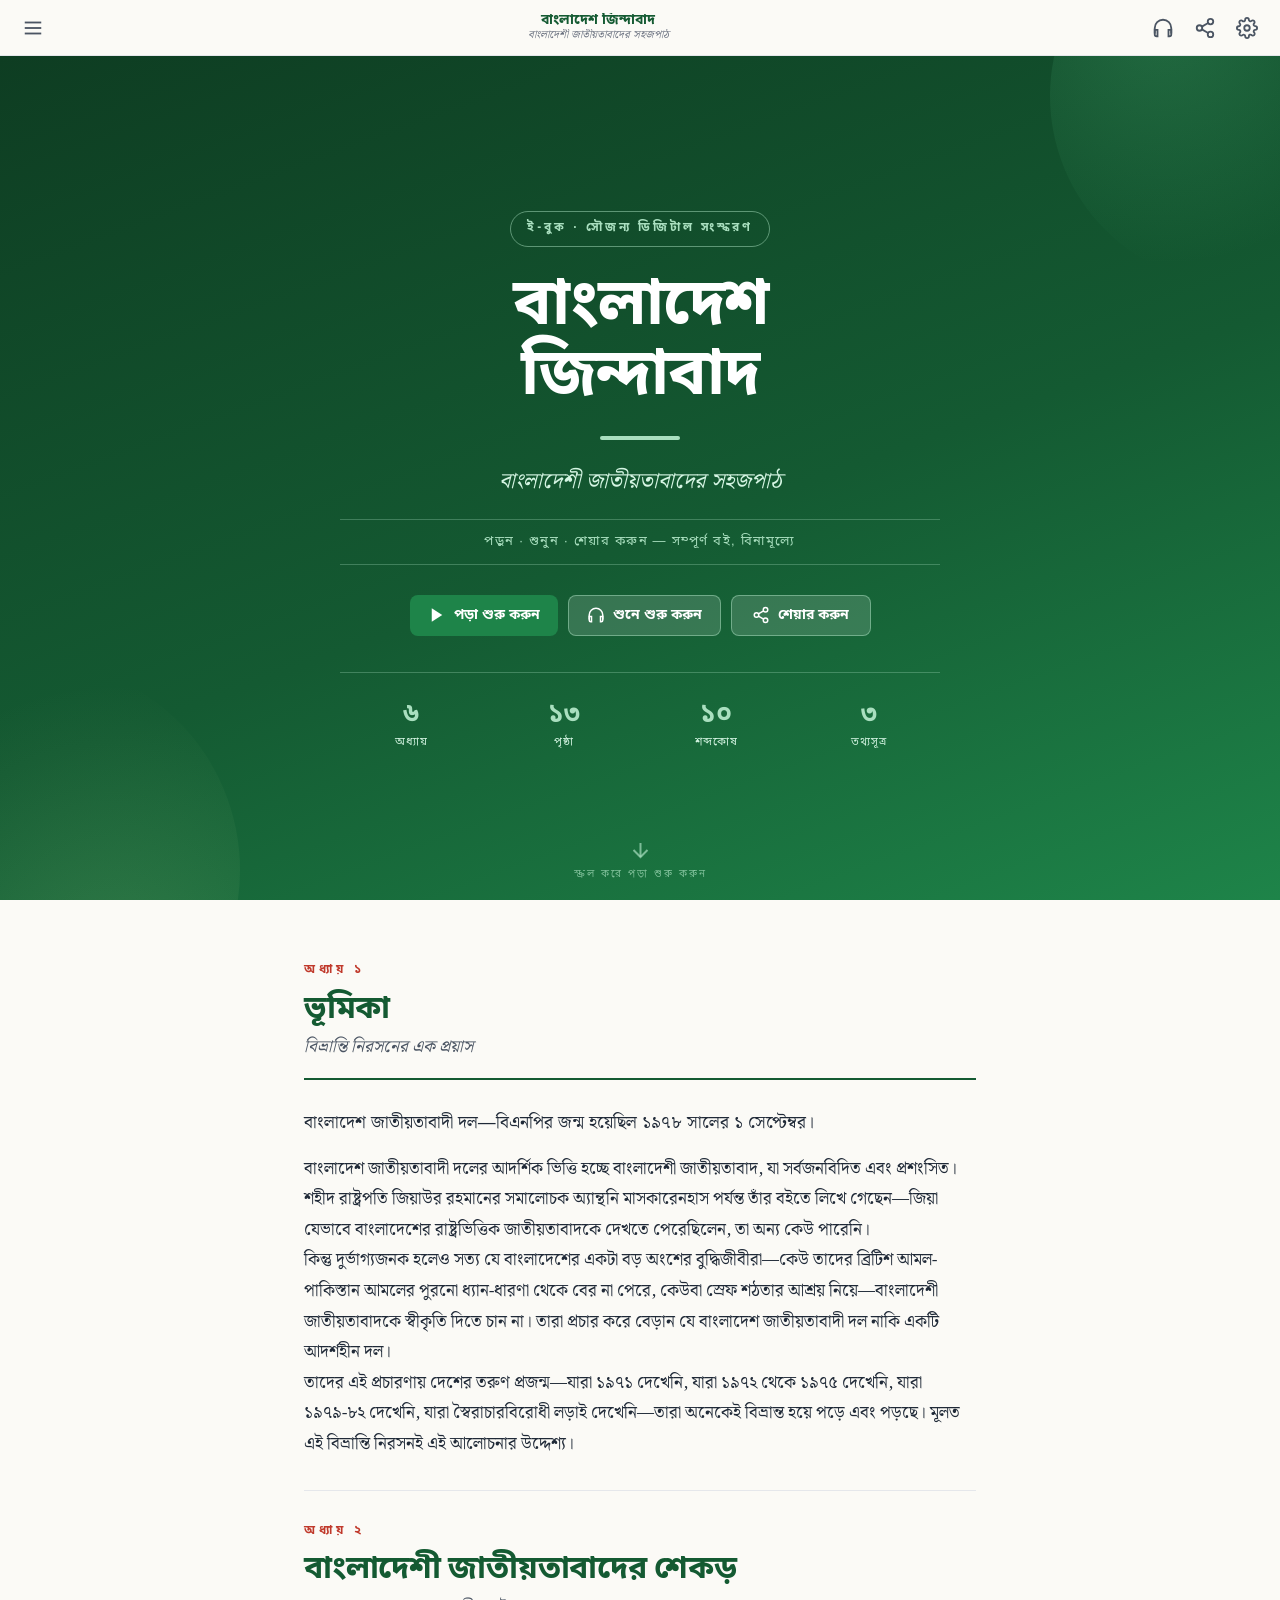
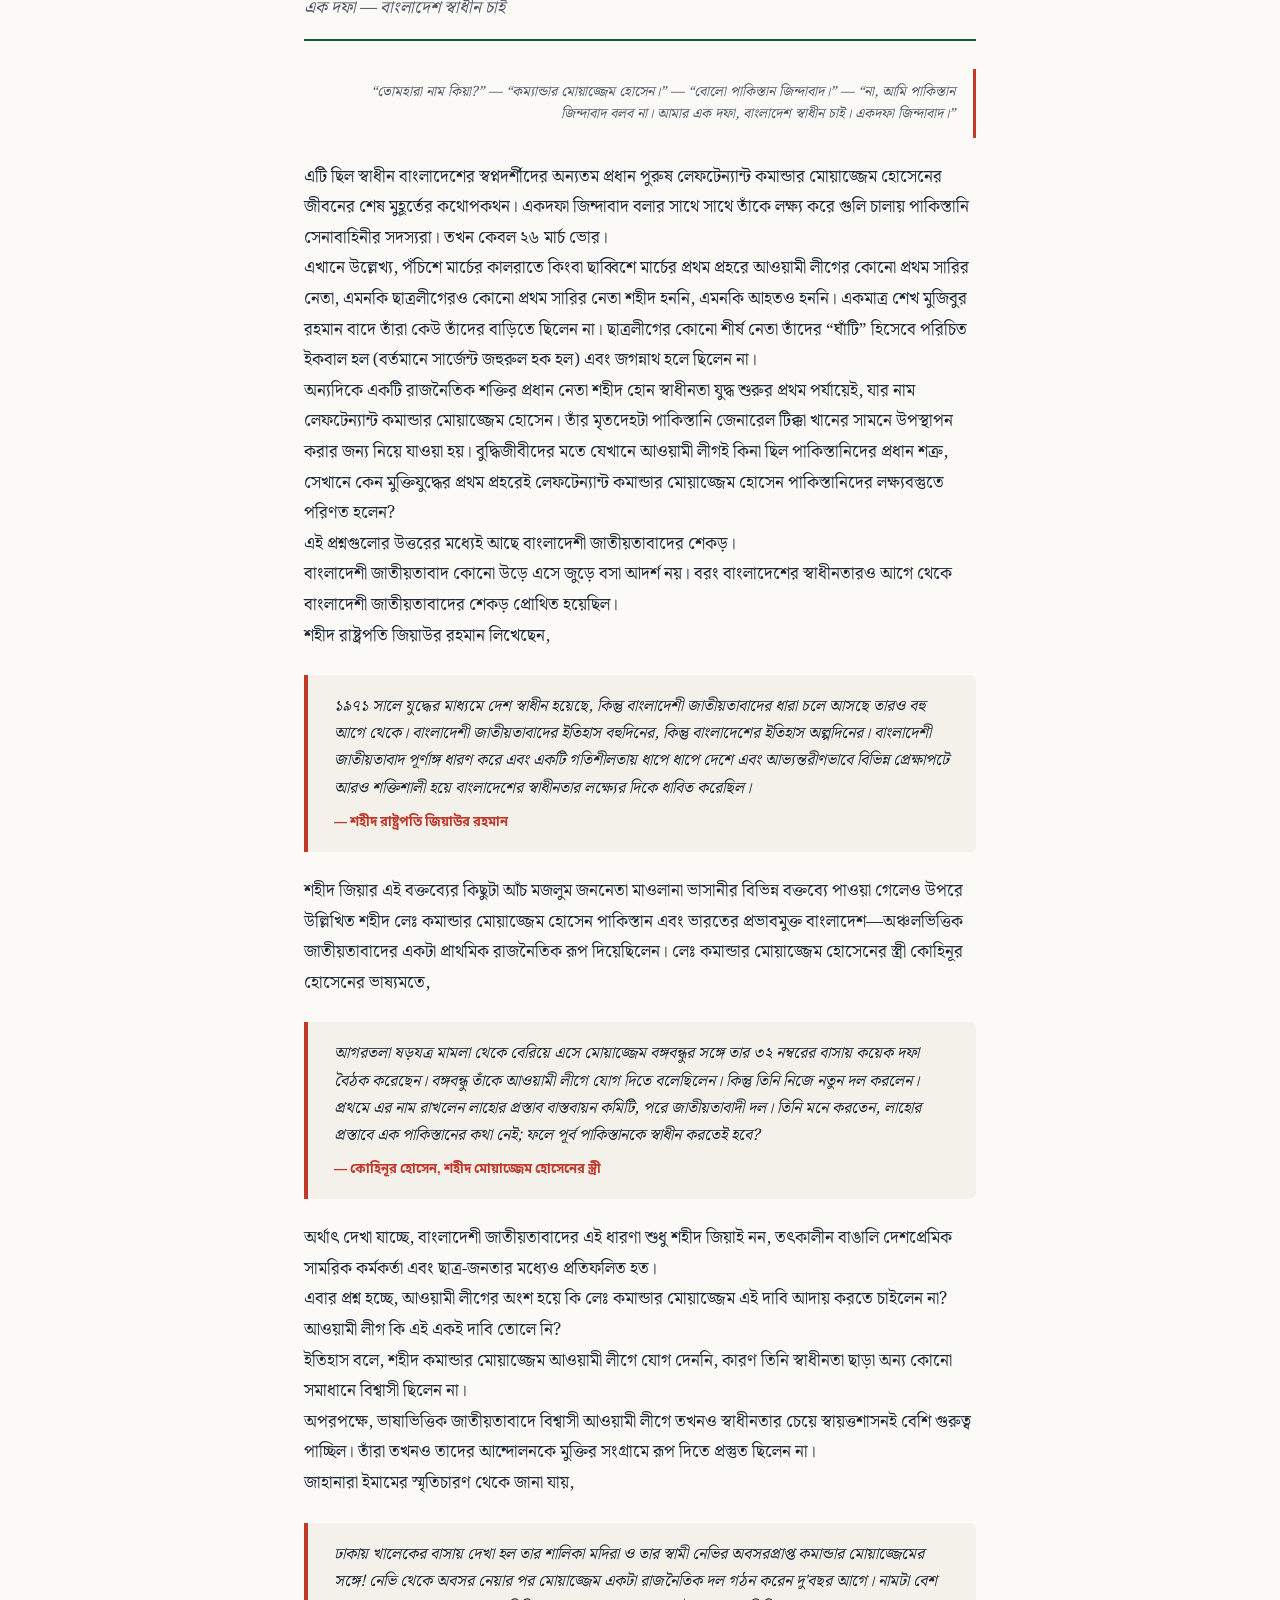
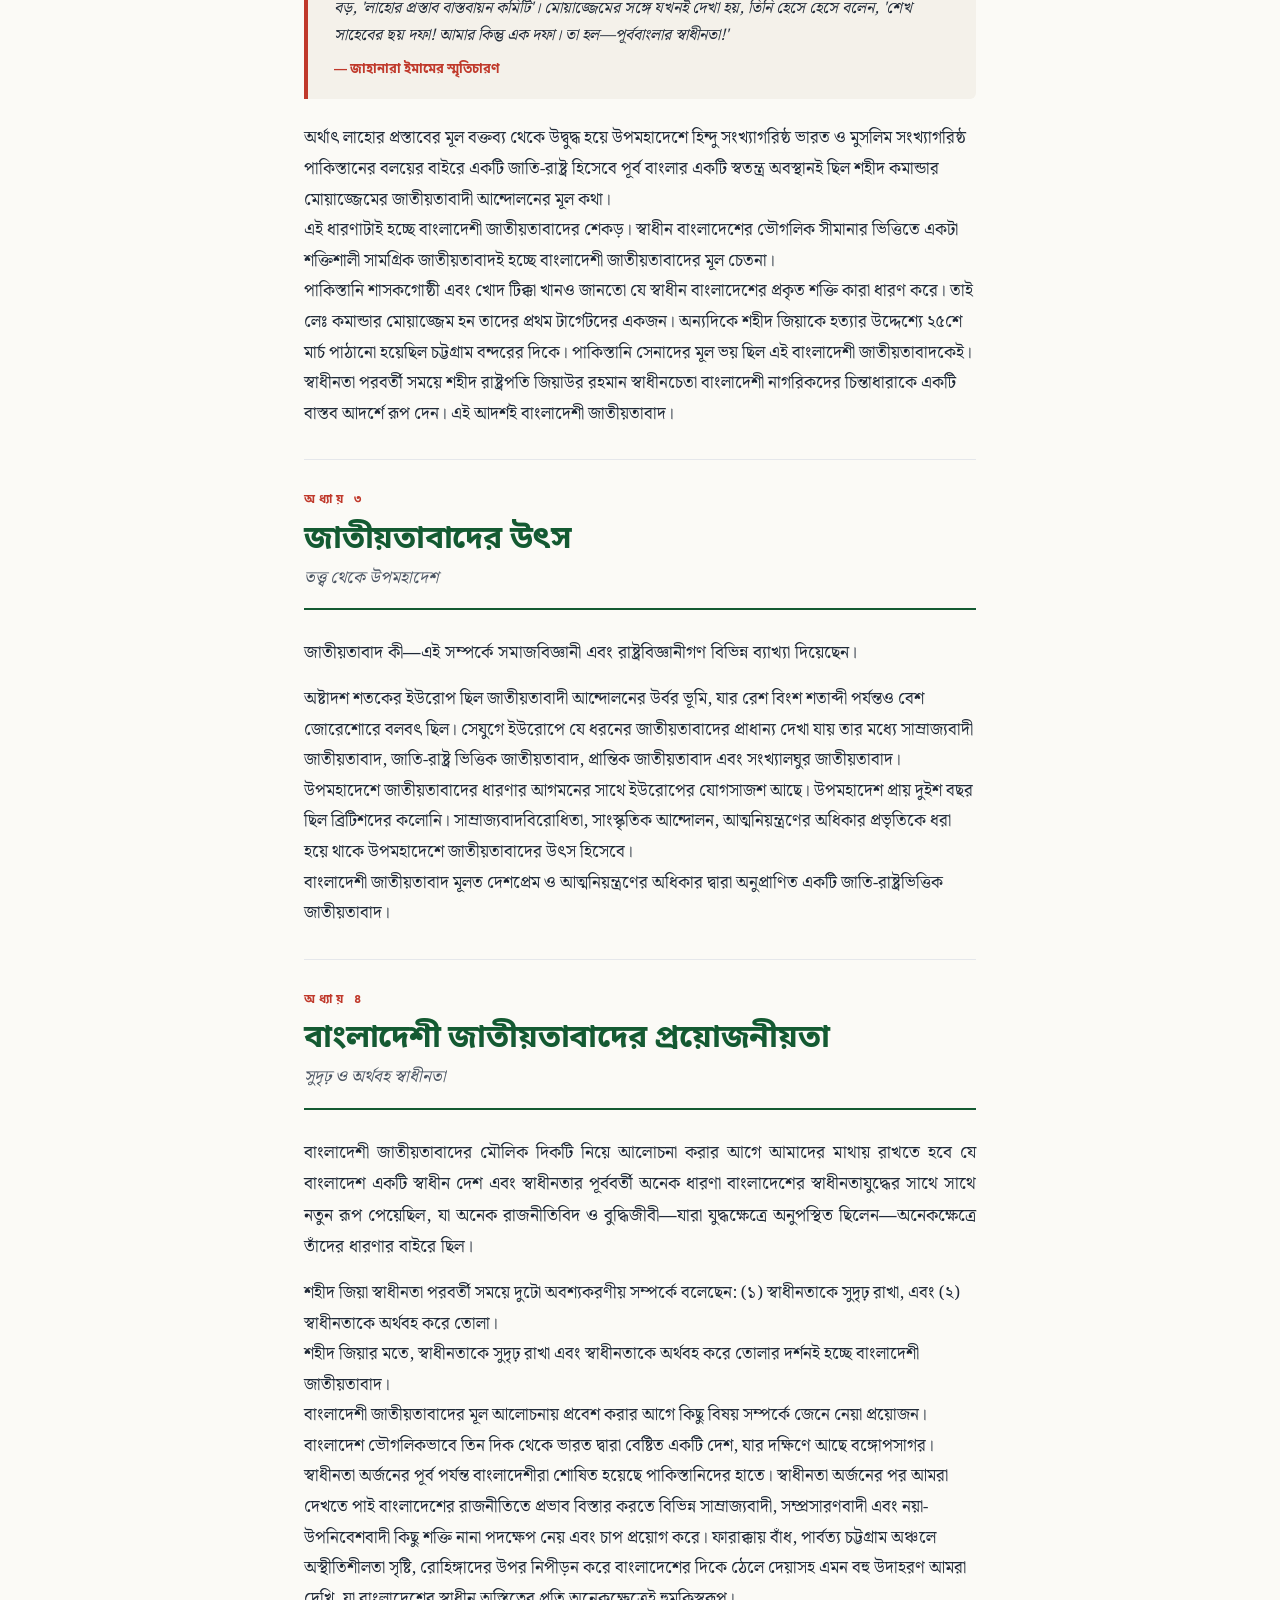
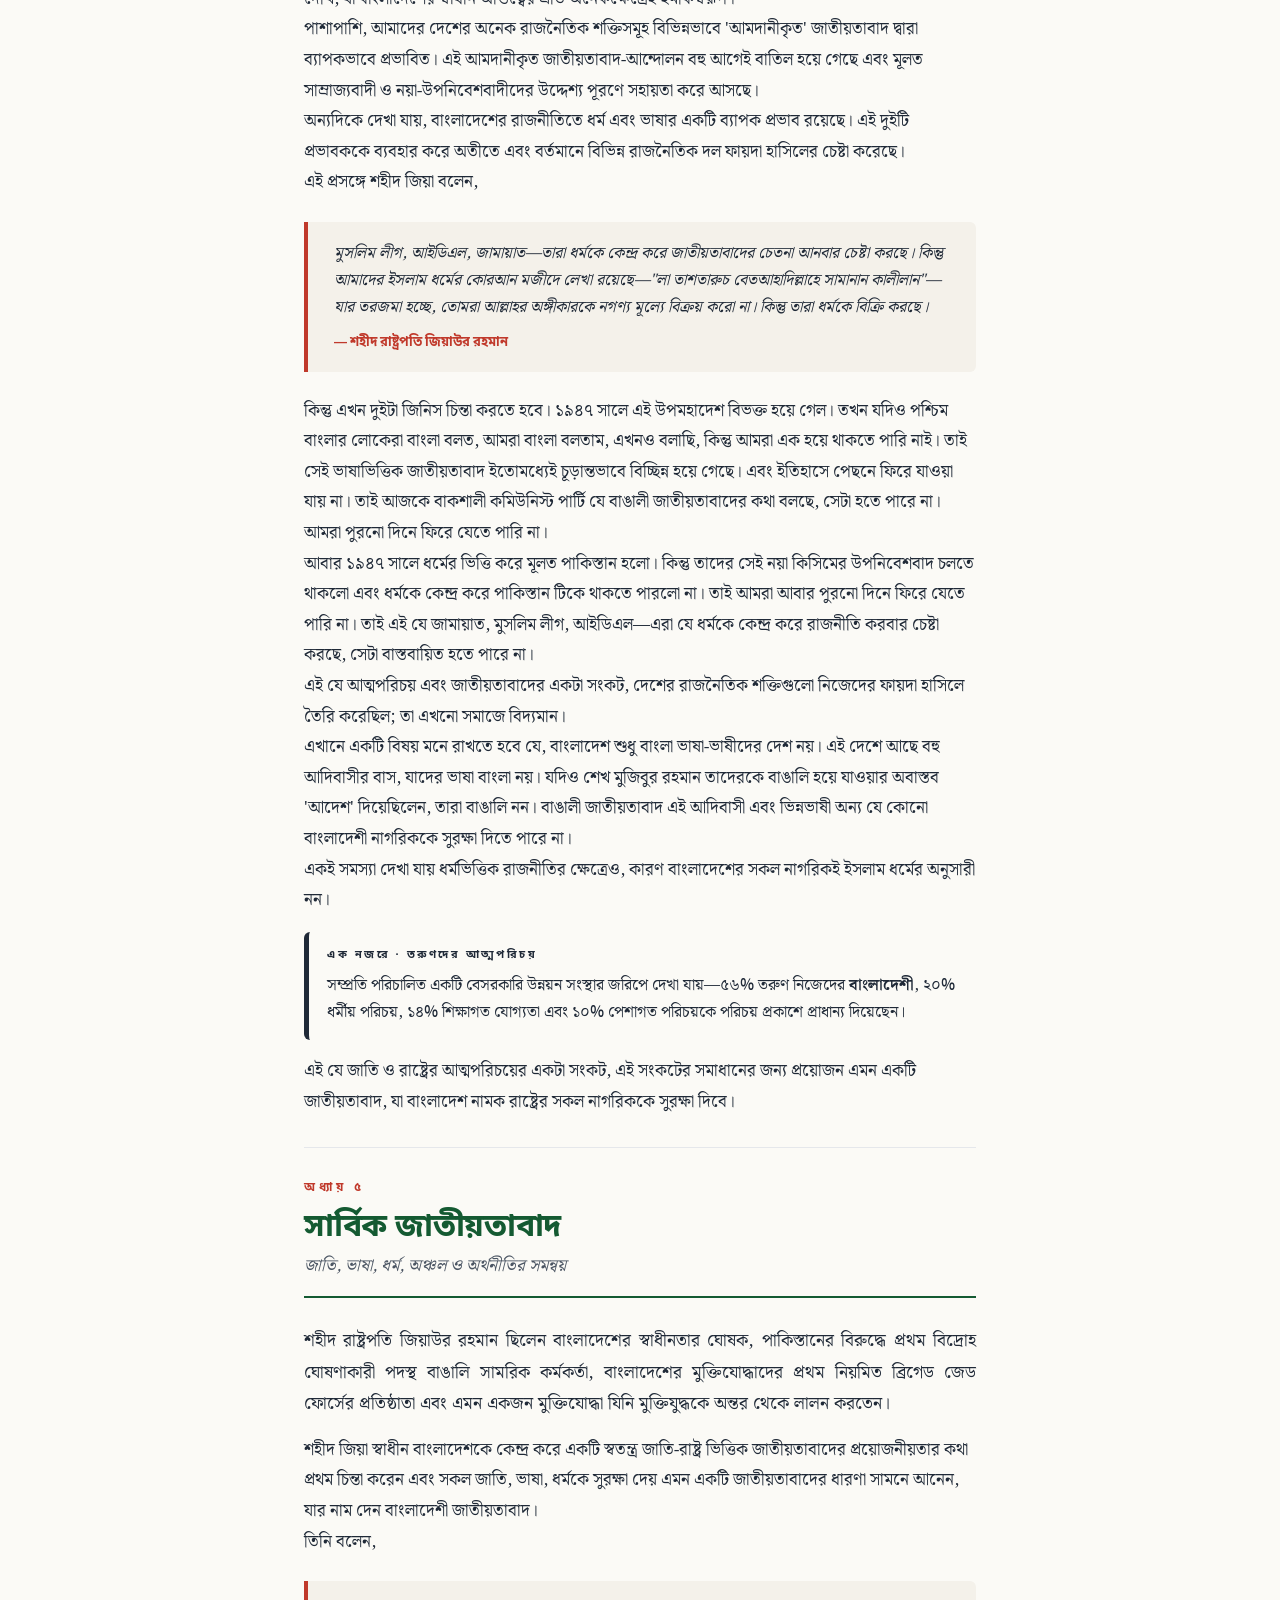
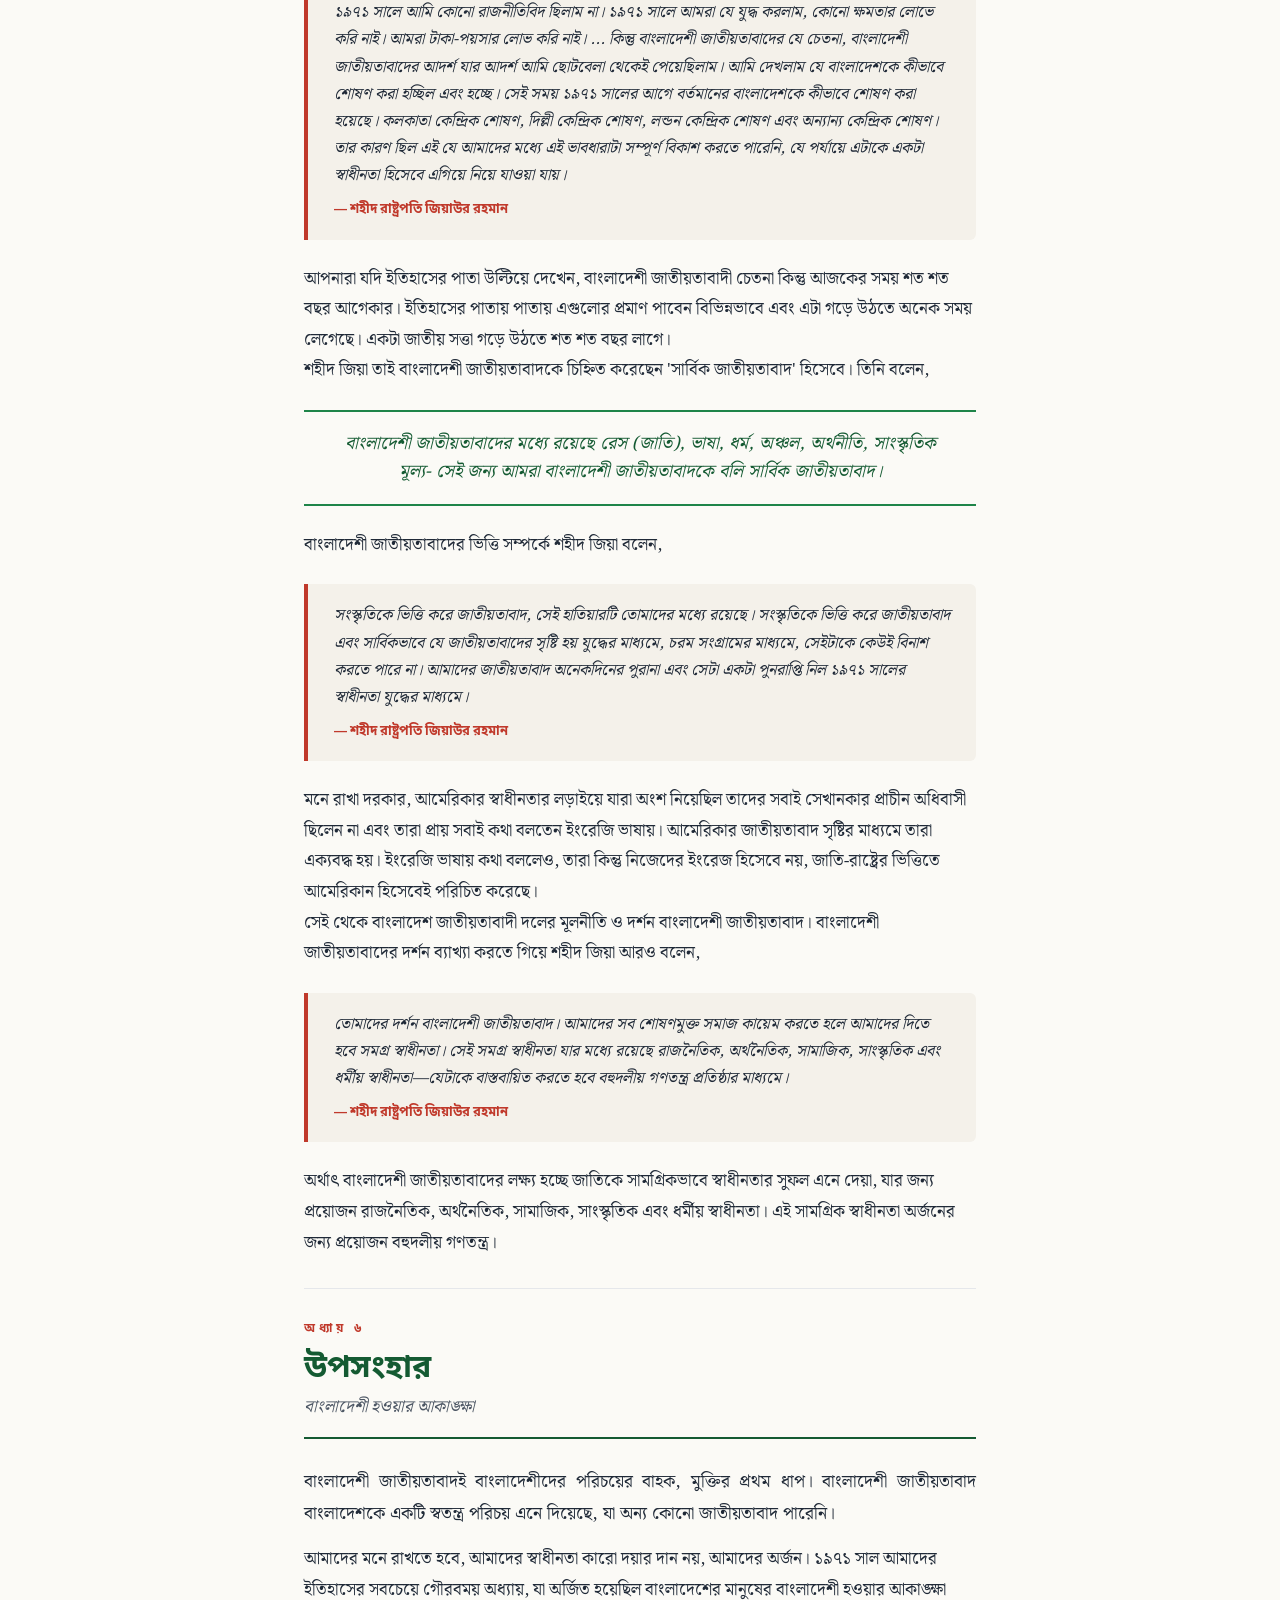
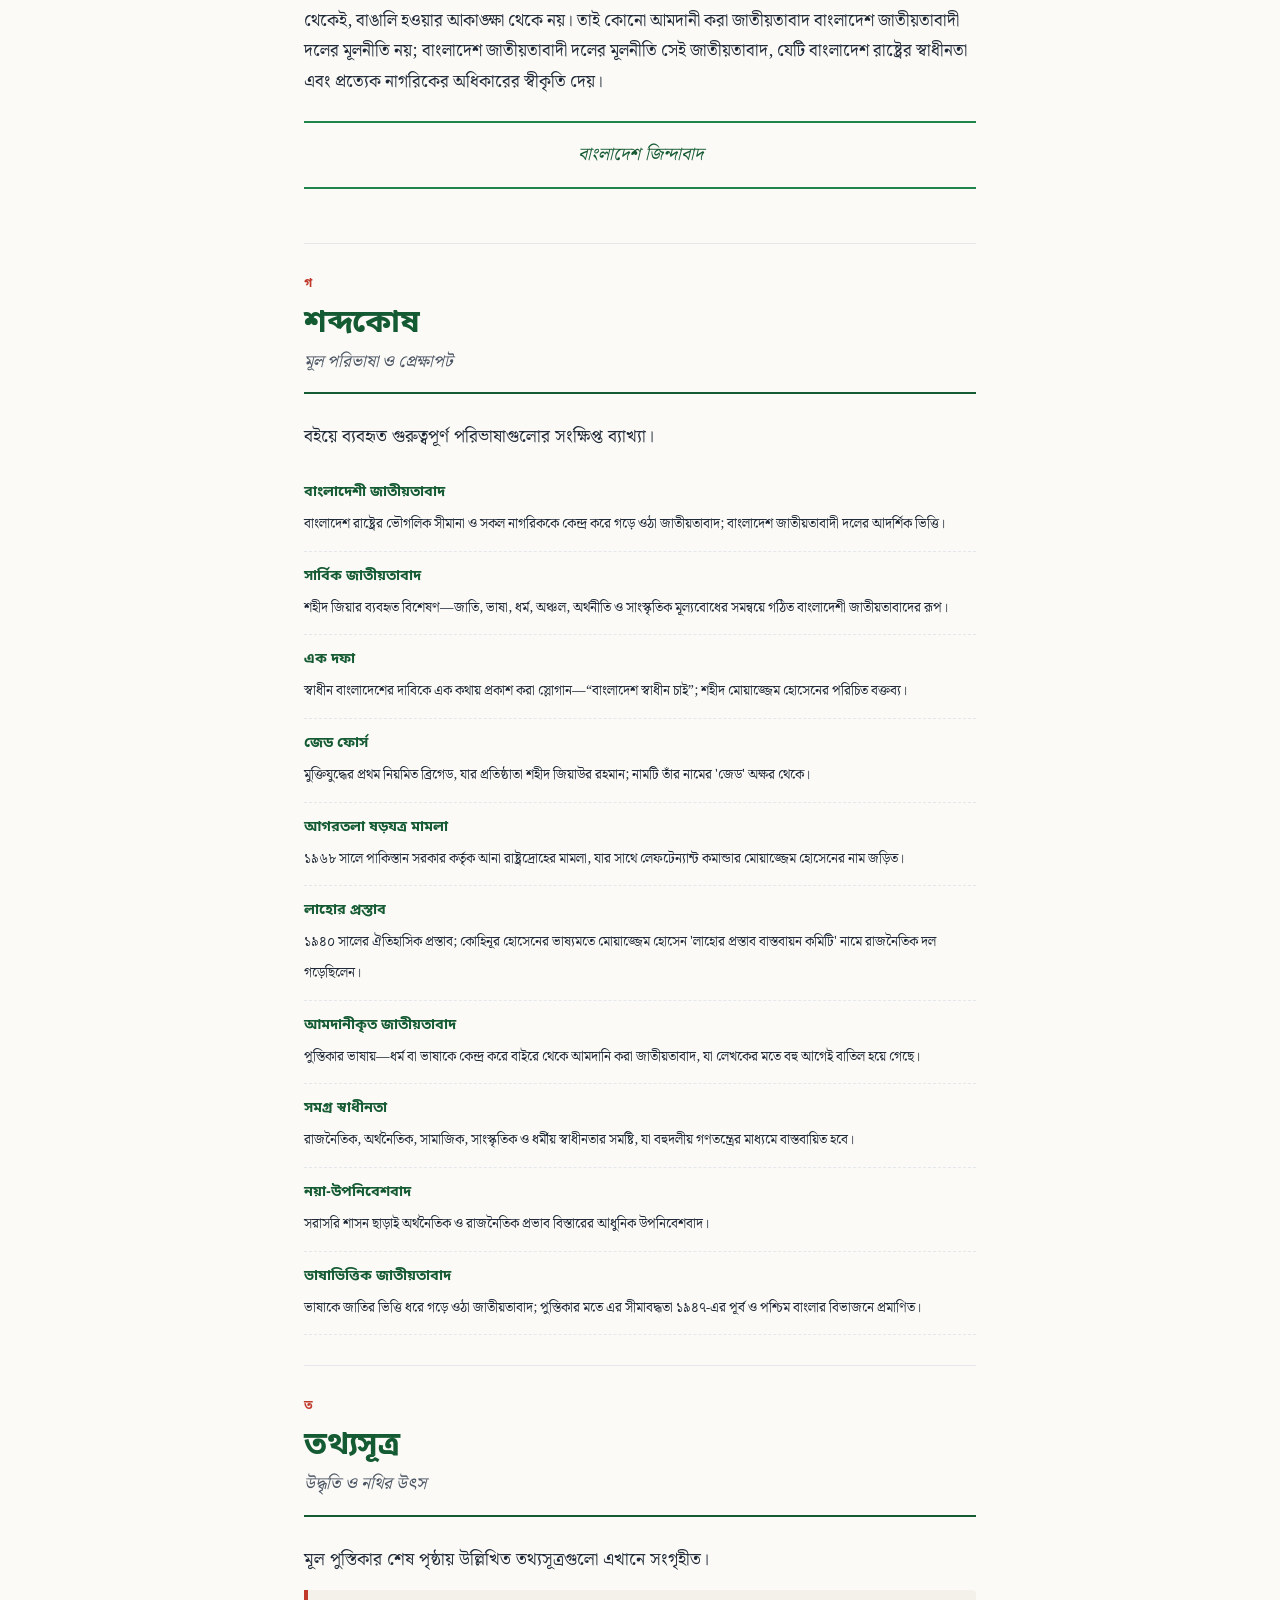
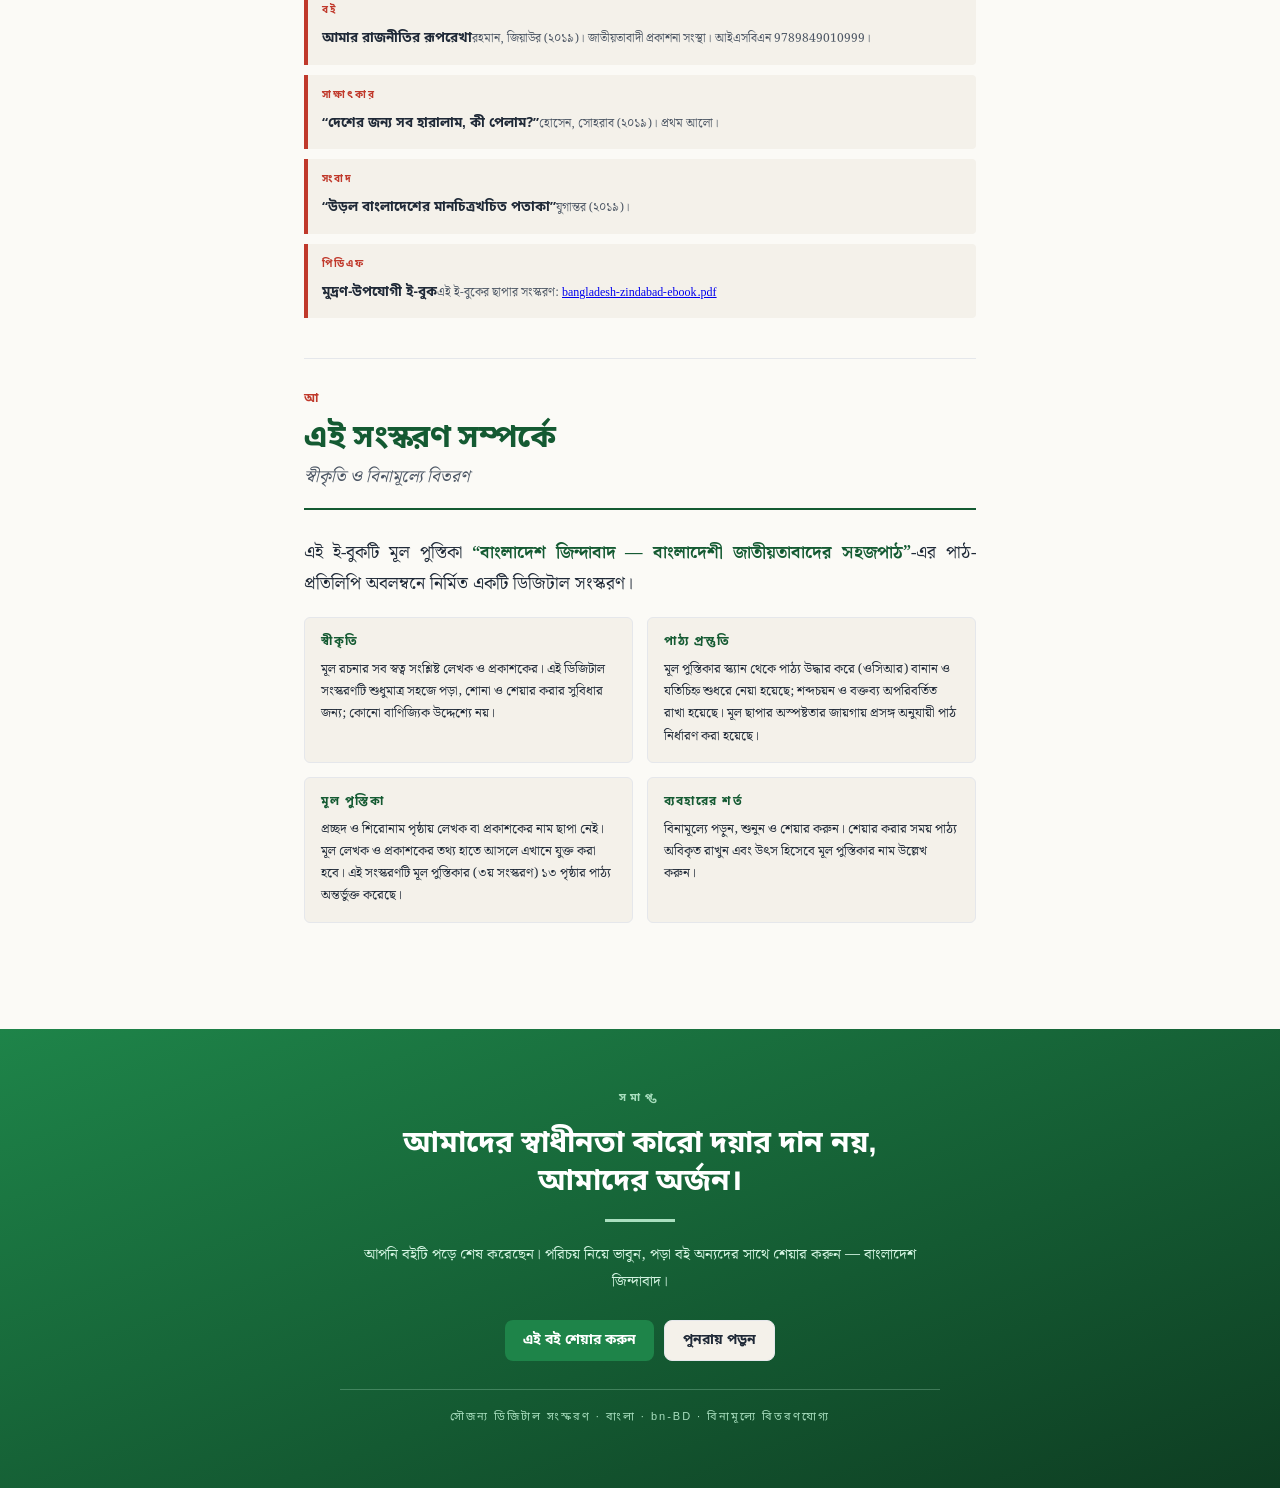
==== index.html @ fc6be109 "বাংলাদেশ জিন্দাবাদ — বাংলা ই-বুক ওয়েব রিডার (সৌজন্য ডিজিটাল সংস্করণ) - ৬ অধ্যায়ের সম্পূর্ণ পাঠ্য (" ====
<!DOCTYPE html>
<html lang="bn">
<head>
<meta charset="UTF-8">
<meta name="viewport" content="width=device-width, initial-scale=1.0, viewport-fit=cover">

<!-- ============================================================
     বাংলাদেশ জিন্দাবাদ — বাংলাদেশী জাতীয়তাবাদের সহজপাঠ
     সৌজন্য ডিজিটাল সংস্করণ · Web Reader
     ============================================================ -->

<!-- Primary SEO -->
<title>বাংলাদেশ জিন্দাবাদ — বাংলাদেশী জাতীয়তাবাদের সহজপাঠ</title>
<meta name="title" content="বাংলাদেশ জিন্দাবাদ — বাংলাদেশী জাতীয়তাবাদের সহজপাঠ">
<meta name="description" content="বাংলাদেশী জাতীয়তাবাদের সহজপাঠ — ৬টি অধ্যায়, শব্দকোষ ও তথ্যসূত্রসহ সৌজন্য ডিজিটাল সংস্করণ। পড়ুন, শুনুন, শেয়ার করুন।">
<meta name="keywords" content="বাংলাদেশ, বাংলাদেশী জাতীয়তাবাদ, বিএনপি, জিয়াউর রহমান, বাংলা ই-বুক, Bangladesh, Bangladeshi Nationalism">
<meta name="author" content="সৌজন্য ডিজিটাল সংস্করণ (মূল পুস্তিকার লেখক/প্রকাশক: অজানা)">
<meta name="robots" content="index, follow">
<link rel="canonical" href="https://moniruzjaman.github.io/bangladesh-zindabad/">
<meta name="theme-color" content="#006A4E">

<!-- Open Graph / Facebook -->
<meta property="og:type" content="website">
<meta property="og:url" content="https://moniruzjaman.github.io/bangladesh-zindabad/">
<meta property="og:title" content="বাংলাদেশ জিন্দাবাদ — বাংলাদেশী জাতীয়তাবাদের সহজপাঠ">
<meta property="og:description" content="বাংলাদেশী জাতীয়তাবাদের সহজপাঠ। পড়ুন, শুনুন, শেয়ার করুন।">
<meta property="og:locale" content="bn_BD">
<meta property="og:image" content="https://moniruzjaman.github.io/bangladesh-zindabad/og-image.jpg">
<meta property="og:image:type" content="image/jpeg">
<meta property="og:image:width" content="1200">
<meta property="og:image:height" content="630">
<meta property="og:image:alt" content="বাংলাদেশ জিন্দাবাদ — বাংলা ই-বুক">

<!-- Twitter -->
<meta name="twitter:card" content="summary_large_image">
<meta name="twitter:url" content="https://moniruzjaman.github.io/bangladesh-zindabad/">
<meta name="twitter:title" content="বাংলাদেশ জিন্দাবাদ — বাংলাদেশী জাতীয়তাবাদের সহজপাঠ">
<meta name="twitter:description" content="বাংলাদেশী জাতীয়তাবাদের সহজপাঠ। পড়ুন, শুনুন, শেয়ার করুন।">
<meta name="twitter:image" content="https://moniruzjaman.github.io/bangladesh-zindabad/og-image.jpg">
<meta name="twitter:image:alt" content="বাংলাদেশ জিন্দাবাদ — বাংলা ই-বুক">

<!-- Messaging app favorites — large icon preview -->
<meta name="thumbnail" content="https://moniruzjaman.github.io/bangladesh-zindabad/og-image.jpg">
<link rel="image_src" href="https://moniruzjaman.github.io/bangladesh-zindabad/og-image.jpg">

<!-- iOS / Android app linking hints -->
<meta name="apple-mobile-web-app-capable" content="yes">
<meta name="apple-mobile-web-app-status-bar-style" content="black-translucent">
<meta name="apple-mobile-web-app-title" content="বাংলাদেশ জিন্দাবাদ">
<meta name="mobile-web-app-capable" content="yes">

<!-- Icons -->
<link rel="icon" type="image/png" href="favicon.png">
<link rel="apple-touch-icon" href="apple-touch-icon.png">
<link rel="manifest" href="manifest.webmanifest">

<!-- Fonts -->
<link rel="preload" href="assets/NotoSerifBengali-Regular.ttf" as="font" type="font/ttf" crossorigin>
<link rel="preload" href="assets/NotoSerifBengali-Bold.ttf" as="font" type="font/ttf" crossorigin>
<link rel="preload" href="assets/NotoSansBengali-Regular.ttf" as="font" type="font/ttf" crossorigin>
<link rel="preload" href="assets/NotoSansBengali-Bold.ttf" as="font" type="font/ttf" crossorigin>

<!-- Preconnect to social share targets for fast sharing -->
<link rel="preconnect" href="https://www.facebook.com">
<link rel="preconnect" href="https://web.whatsapp.com">
<link rel="preconnect" href="https://www.linkedin.com">
<link rel="preconnect" href="https://twitter.com">

<!-- CSS -->
<link rel="stylesheet" href="css/reader.css">

<!-- ============================================================
     JSON-LD Structured Data — Book schema for Google/Rich Snippets
     ============================================================ -->
<script type="application/ld+json">
{
  "@context": "https://schema.org",
  "@type": "Book",
  "name": "বাংলাদেশ জিন্দাবাদ",
  "alternateName": "Bangladesh Zindabad",
  "subtitle": "বাংলাদেশী জাতীয়তাবাদের সহজপাঠ",
  "inLanguage": "bn-BD",
  "publisher": {
    "@type": "Organization",
    "name": "সৌজন্য ডিজিটাল সংস্করণ"
  },
  "bookFormat": "https://schema.org/EBook",
  "genre": ["রাজনীতি", "জাতীয়তাবাদ", "ইতিহাস"],
  "keywords": "বাংলাদেশ, বাংলাদেশী জাতীয়তাবাদ, বিএনপি, জিয়াউর রহমান, বাংলা ই-বুক",
  "description": "বাংলাদেশী জাতীয়তাবাদের সহজপাঠ — মূল পুস্তিকার (৩য় সংস্করণ) সৌজন্য ডিজিটাল সংস্করণ। ৬টি অধ্যায়, শব্দকোষ ও তথ্যসূত্রসহ।",
  "image": "https://moniruzjaman.github.io/bangladesh-zindabad/og-image.jpg",
  "url": "https://moniruzjaman.github.io/bangladesh-zindabad/",
  "numberOfPages": 13,
  "tableOfContents": {
    "@type": "ItemList",
    "itemListElement": [
      {"@type": "ListItem", "position": 1, "name": "ভূমিকা"},
      {"@type": "ListItem", "position": 2, "name": "বাংলাদেশী জাতীয়তাবাদের শেকড়"},
      {"@type": "ListItem", "position": 3, "name": "জাতীয়তাবাদের উৎস"},
      {"@type": "ListItem", "position": 4, "name": "বাংলাদেশী জাতীয়তাবাদের প্রয়োজনীয়তা"},
      {"@type": "ListItem", "position": 5, "name": "সার্বিক জাতীয়তাবাদ"},
      {"@type": "ListItem", "position": 6, "name": "উপসংহার"}
    ]
  }
}
</script>

<script type="application/ld+json">
{
  "@context": "https://schema.org",
  "@type": "WebSite",
  "name": "বাংলাদেশ জিন্দাবাদ — বাংলাদেশী জাতীয়তাবাদের সহজপাঠ",
  "url": "https://moniruzjaman.github.io/bangladesh-zindabad/",
  "inLanguage": "bn-BD"
}
</script>
</head>
<body>

<!-- ============================================================
     READING PROGRESS BAR
     ============================================================ -->
<div class="progress-bar" id="progressBar"></div>

<!-- ============================================================
     TOP NAV BAR
     ============================================================ -->
<header class="topbar" id="topbar">
  <button class="icon-btn" id="btnToc" aria-label="সূচিপত্র">
    <svg width="22" height="22" viewBox="0 0 24 24" fill="none" stroke="currentColor" stroke-width="2"><line x1="3" y1="6" x2="21" y2="6"/><line x1="3" y1="12" x2="21" y2="12"/><line x1="3" y1="18" x2="21" y2="18"/></svg>
  </button>
  <div class="topbar-title">
    <span class="topbar-title-main">বাংলাদেশ জিন্দাবাদ</span>
    <span class="topbar-title-sub" id="topbarChapter">বাংলাদেশী জাতীয়তাবাদের সহজপাঠ</span>
  </div>
  <div class="topbar-actions">
    <button class="icon-btn" id="btnAudio" aria-label="শুনুন" title="এই অধ্যায় শুনুন">
      <svg width="22" height="22" viewBox="0 0 24 24" fill="none" stroke="currentColor" stroke-width="2"><path d="M3 18v-6a9 9 0 0 1 18 0v6"/><path d="M21 19a2 2 0 0 1-2 2h-1v-7h3v5zM3 19a2 2 0 0 0 2 2h1v-7H3v5z"/></svg>
    </button>
    <button class="icon-btn" id="btnShare" aria-label="শেয়ার করুন" title="শেয়ার করুন">
      <svg width="22" height="22" viewBox="0 0 24 24" fill="none" stroke="currentColor" stroke-width="2"><circle cx="18" cy="5" r="3"/><circle cx="6" cy="12" r="3"/><circle cx="18" cy="19" r="3"/><line x1="8.59" y1="13.51" x2="15.42" y2="17.49"/><line x1="15.41" y1="6.51" x2="8.59" y2="10.49"/></svg>
    </button>
    <button class="icon-btn" id="btnSettings" aria-label="সেটিংস" title="পড়ার সেটিংস">
      <svg width="22" height="22" viewBox="0 0 24 24" fill="none" stroke="currentColor" stroke-width="2"><circle cx="12" cy="12" r="3"/><path d="M19.4 15a1.65 1.65 0 0 0 .33 1.82l.06.06a2 2 0 0 1 0 2.83 2 2 0 0 1-2.83 0l-.06-.06a1.65 1.65 0 0 0-1.82-.33 1.65 1.65 0 0 0-1 1.51V21a2 2 0 0 1-4 0v-.09A1.65 1.65 0 0 0 9 19.4a1.65 1.65 0 0 0-1.82.33l-.06.06a2 2 0 0 1-2.83 0 2 2 0 0 1 0-2.83l.06-.06a1.65 1.65 0 0 0 .33-1.82 1.65 1.65 0 0 0-1.51-1H3a2 2 0 0 1 0-4h.09A1.65 1.65 0 0 0 4.6 9a1.65 1.65 0 0 0-.33-1.82l-.06-.06a2 2 0 0 1 0-2.83 2 2 0 0 1 2.83 0l.06.06a1.65 1.65 0 0 0 1.82.33H9a1.65 1.65 0 0 0 1-1.51V3a2 2 0 0 1 4 0v.09a1.65 1.65 0 0 0 1 1.51 1.65 1.65 0 0 0 1.82-.33l.06-.06a2 2 0 0 1 2.83 0 2 2 0 0 1 0 2.83l-.06.06a1.65 1.65 0 0 0-.33 1.82V9a1.65 1.65 0 0 0 1.51 1H21a2 2 0 0 1 0 4h-.09a1.65 1.65 0 0 0-1.51 1z"/></svg>
    </button>
  </div>
</header>

<!-- ============================================================
     TOC SIDEBAR (slide-in from left)
     ============================================================ -->
<aside class="toc-sidebar" id="tocSidebar">
  <div class="toc-sidebar-header">
    <h2 class="toc-sidebar-title">সূচিপত্র</h2>
    <button class="icon-btn toc-close" id="btnCloseToc" aria-label="বন্ধ করুন">
      <svg width="20" height="20" viewBox="0 0 24 24" fill="none" stroke="currentColor" stroke-width="2"><line x1="18" y1="6" x2="6" y2="18"/><line x1="6" y1="6" x2="18" y2="18"/></svg>
    </button>
  </div>
  <nav class="toc-nav" id="tocNav">
    <!-- Populated by JS -->
  </nav>
  <div class="toc-sidebar-foot">
    <button class="btn-primary btn-start" id="btnStartReading">পড়া শুরু করুন</button>
  </div>
</aside>
<div class="toc-overlay" id="tocOverlay"></div>

<!-- ============================================================
     SETTINGS PANEL (slide-in from right)
     ============================================================ -->
<aside class="settings-panel" id="settingsPanel">
  <div class="settings-header">
    <h2 class="settings-title">পড়ার সেটিংস</h2>
    <button class="icon-btn settings-close" id="btnCloseSettings" aria-label="বন্ধ করুন">
      <svg width="20" height="20" viewBox="0 0 24 24" fill="none" stroke="currentColor" stroke-width="2"><line x1="18" y1="6" x2="6" y2="18"/><line x1="6" y1="6" x2="18" y2="18"/></svg>
    </button>
  </div>

  <div class="settings-section">
    <label class="settings-label">ফন্টের আকার</label>
    <div class="settings-row">
      <button class="icon-btn" id="btnFontDec" aria-label="আকার কমান">−</button>
      <input type="range" min="14" max="24" value="17" id="fontSizeRange" class="settings-range">
      <button class="icon-btn" id="btnFontInc" aria-label="আকার বাড়ান">+</button>
      <span class="settings-value" id="fontSizeValue">17px</span>
    </div>
  </div>

  <div class="settings-section">
    <label class="settings-label">লাইনের উচ্চতা</label>
    <div class="settings-row">
      <input type="range" min="140" max="220" value="180" id="lineHeightRange" class="settings-range">
      <span class="settings-value" id="lineHeightValue">1.8</span>
    </div>
  </div>

  <div class="settings-section">
    <label class="settings-label">পড়ার থিম</label>
    <div class="theme-grid">
      <button class="theme-btn theme-day active" data-theme="day">
        <span class="theme-swatch theme-swatch-day"></span>
        <span>দিন</span>
      </button>
      <button class="theme-btn theme-sepia" data-theme="sepia">
        <span class="theme-swatch theme-swatch-sepia"></span>
        <span>সেপিয়া</span>
      </button>
      <button class="theme-btn theme-night" data-theme="night">
        <span class="theme-swatch theme-swatch-night"></span>
        <span>রাত</span>
      </button>
    </div>
  </div>

  <div class="settings-section">
    <label class="settings-label">ফন্ট পরিবার</label>
    <div class="font-grid">
      <button class="font-btn active" data-font="serif">সেরিফ (Noto Serif Bengali)</button>
      <button class="font-btn" data-font="sans">স্যান্স (Noto Sans Bengali)</button>
    </div>
  </div>
</aside>
<div class="settings-overlay" id="settingsOverlay"></div>

<!-- ============================================================
     AUDIO PLAYER BAR (when narrating)
     ============================================================ -->
<div class="audio-bar" id="audioBar">
  <button class="audio-btn audio-play" id="audioPlay" aria-label="চালান / থামান">
    <svg width="20" height="20" viewBox="0 0 24 24" fill="currentColor" id="audioPlayIcon"><polygon points="5 3 19 12 5 21 5 3"/></svg>
  </button>
  <div class="audio-info">
    <div class="audio-title" id="audioTitle">এই অধ্যায় শুনুন</div>
    <div class="audio-progress" id="audioProgress">
      <div class="audio-progress-fill" id="audioProgressFill"></div>
    </div>
  </div>
  <button class="audio-btn" id="audioStop" aria-label="বন্ধ করুন">
    <svg width="18" height="18" viewBox="0 0 24 24" fill="currentColor"><rect x="5" y="5" width="14" height="14"/></svg>
  </button>
  <select class="audio-speed" id="audioSpeed" aria-label="গতি">
    <option value="0.75">০.৭৫×</option>
    <option value="1" selected>১×</option>
    <option value="1.25">১.২৫×</option>
    <option value="1.5">১.৫×</option>
    <option value="2">২×</option>
  </select>
</div>

<!-- ============================================================
     SHARE MODAL
     ============================================================ -->
<div class="share-modal" id="shareModal">
  <div class="share-modal-content">
    <div class="share-modal-header">
      <h2 class="share-modal-title">শেয়ার করুন</h2>
      <button class="icon-btn share-close" id="btnCloseShare" aria-label="বন্ধ করুন">
        <svg width="20" height="20" viewBox="0 0 24 24" fill="none" stroke="currentColor" stroke-width="2"><line x1="18" y1="6" x2="6" y2="18"/><line x1="6" y1="6" x2="18" y2="18"/></svg>
      </button>
    </div>

    <div class="share-preview">
      <img src="og-image.jpg" alt="প্রিভিউ" class="share-preview-img">
      <div class="share-preview-text">
        <div class="share-preview-title">বাংলাদেশ জিন্দাবাদ — বাংলাদেশী জাতীয়তাবাদের সহজপাঠ</div>
        <div class="share-preview-desc">পড়ুন, শুনুন, শেয়ার করুন — সম্পূর্ণ বই, বিনামূল্যে।</div>
        <div class="share-preview-url">moniruzjaman.github.io</div>
      </div>
    </div>

    <div class="share-grid">
      <button class="share-btn share-whatsapp" data-share="whatsapp">
        <svg viewBox="0 0 24 24" width="28" height="28" fill="currentColor"><path d="M17.472 14.382c-.297-.149-1.758-.867-2.03-.967-.273-.099-.471-.148-.67.15-.197.297-.767.966-.94 1.164-.173.199-.347.223-.644.075-.297-.15-1.255-.463-2.39-1.475-.883-.788-1.48-1.761-1.653-2.059-.173-.297-.018-.458.13-.606.134-.133.298-.347.446-.52.149-.174.198-.298.298-.497.099-.198.05-.371-.025-.52-.075-.149-.669-1.612-.916-2.207-.242-.579-.487-.5-.669-.51-.173-.008-.371-.01-.57-.01-.198 0-.52.074-.792.372-.272.297-1.04 1.016-1.04 2.479 0 1.462 1.065 2.875 1.213 3.074.149.198 2.096 3.2 5.077 4.487.709.306 1.262.489 1.694.625.712.227 1.36.195 1.872.118.571-.085 1.758-.719 2.006-1.413.248-.694.248-1.289.173-1.413-.074-.124-.272-.198-.57-.347m-5.421 7.403h-.004a9.87 9.87 0 0 1-5.031-1.378l-.361-.214-3.741.982.998-3.648-.235-.374a9.86 9.86 0 0 1-1.51-5.26c.001-5.45 4.436-9.884 9.888-9.884 2.64 0 5.122 1.03 6.988 2.898a9.825 9.825 0 0 1 2.893 6.994c-.003 5.45-4.437 9.884-9.885 9.884m8.413-18.297A11.815 11.815 0 0 0 12.05 0C5.495 0 .16 5.335.157 11.892c0 2.096.547 4.142 1.588 5.945L.057 24l6.305-1.654a11.882 11.882 0 0 0 5.683 1.448h.005c6.554 0 11.89-5.335 11.893-11.893a11.821 11.821 0 0 0-3.48-8.413Z"/></svg>
        <span>WhatsApp</span>
      </button>
      <button class="share-btn share-messenger" data-share="messenger">
        <svg viewBox="0 0 24 24" width="28" height="28" fill="currentColor"><path d="M12 0C5.373 0 0 4.974 0 11.111c0 3.498 1.744 6.614 4.469 8.652V24l4.088-2.242c1.092.301 2.246.464 3.443.464 6.627 0 12-4.975 12-11.111S18.627 0 12 0zm1.191 14.963l-3.055-3.26-5.963 3.26L10.733 8l3.131 3.259L19.752 8l-6.561 6.963z"/></svg>
        <span>Messenger</span>
      </button>
      <button class="share-btn share-facebook" data-share="facebook">
        <svg viewBox="0 0 24 24" width="28" height="28" fill="currentColor"><path d="M24 12.073c0-6.627-5.373-12-12-12s-12 5.373-12 12c0 5.99 4.388 10.954 10.125 11.854v-8.385H7.078v-3.47h3.047V9.43c0-3.007 1.792-4.669 4.533-4.669 1.312 0 2.686.235 2.686.235v2.953H15.83c-1.491 0-1.956.925-1.956 1.874v2.25h3.328l-.532 3.47h-2.796v8.385C19.612 23.027 24 18.062 24 12.073z"/></svg>
        <span>Facebook</span>
      </button>
      <button class="share-btn share-linkedin" data-share="linkedin">
        <svg viewBox="0 0 24 24" width="28" height="28" fill="currentColor"><path d="M20.447 20.452h-3.554v-5.569c0-1.328-.027-3.037-1.852-3.037-1.853 0-2.136 1.445-2.136 2.939v5.667H9.351V9h3.414v1.561h.046c.477-.9 1.637-1.85 3.37-1.85 3.601 0 4.267 2.37 4.267 5.455v6.286zM5.337 7.433c-1.144 0-2.063-.926-2.063-2.065 0-1.138.92-2.063 2.063-2.063 1.14 0 2.064.925 2.064 2.063 0 1.139-.925 2.065-2.064 2.065zm1.782 13.019H3.555V9h3.564v11.452zM22.225 0H1.771C.792 0 0 .774 0 1.729v20.542C0 23.227.792 24 1.771 24h20.451C23.2 24 24 23.227 24 22.271V1.729C24 .774 23.2 0 22.222 0h.003z"/></svg>
        <span>LinkedIn</span>
      </button>
      <button class="share-btn share-twitter" data-share="twitter">
        <svg viewBox="0 0 24 24" width="28" height="28" fill="currentColor"><path d="M18.244 2.25h3.308l-7.227 8.26 8.502 11.24H16.17l-5.214-6.817L4.99 21.75H1.68l7.73-8.835L1.254 2.25H8.08l4.713 6.231zm-1.161 17.52h1.833L7.084 4.126H5.117z"/></svg>
        <span>X / Twitter</span>
      </button>
      <button class="share-btn share-email" data-share="email">
        <svg viewBox="0 0 24 24" width="28" height="28" fill="none" stroke="currentColor" stroke-width="2"><path d="M4 4h16c1.1 0 2 .9 2 2v12c0 1.1-.9 2-2 2H4c-1.1 0-2-.9-2-2V6c0-1.1.9-2 2-2z"/><polyline points="22,6 12,13 2,6"/></svg>
        <span>ইমেইল</span>
      </button>
      <button class="share-btn share-telegram" data-share="telegram">
        <svg viewBox="0 0 24 24" width="28" height="28" fill="currentColor"><path d="M11.944 0A12 12 0 0 0 0 12a12 12 0 0 0 12 12 12 12 0 0 0 12-12A12 12 0 0 0 12 0a12 12 0 0 0-.056 0zm4.962 7.224c.1-.002.321.023.465.14a.506.506 0 0 1 .171.325c.016.093.036.306.02.472-.18 1.898-.962 6.502-1.36 8.627-.168.9-.499 1.201-.82 1.23-.696.065-1.225-.46-1.9-.902-1.056-.693-1.653-1.124-2.678-1.8-1.185-.78-.417-1.21.258-1.91.177-.184 3.247-2.977 3.307-3.23.007-.032.014-.15-.056-.212s-.174-.041-.249-.024c-.106.024-1.793 1.14-5.061 3.345-.48.33-.913.49-1.302.48-.428-.008-1.252-.241-1.865-.44-.752-.245-1.349-.374-1.297-.789.027-.216.325-.437.893-.663 3.498-1.524 5.83-2.529 6.998-3.014 3.332-1.386 4.025-1.627 4.476-1.635z"/></svg>
        <span>Telegram</span>
      </button>
      <button class="share-btn share-copy" data-share="copy">
        <svg viewBox="0 0 24 24" width="28" height="28" fill="none" stroke="currentColor" stroke-width="2"><rect x="9" y="9" width="13" height="13" rx="2" ry="2"/><path d="M5 15H4a2 2 0 0 1-2-2V4a2 2 0 0 1 2-2h9a2 2 0 0 1 2 2v1"/></svg>
        <span>লিঙ্ক কপি</span>
      </button>
      <button class="share-btn share-native" data-share="native" id="btnNativeShare">
        <svg viewBox="0 0 24 24" width="28" height="28" fill="none" stroke="currentColor" stroke-width="2"><path d="M4 12v8a2 2 0 0 0 2 2h12a2 2 0 0 0 2-2v-8"/><polyline points="16 6 12 2 8 6"/><line x1="12" y1="2" x2="12" y2="15"/></svg>
        <span>আরও...</span>
      </button>
    </div>

    <div class="share-link-box">
      <input type="text" id="shareLinkInput" readonly>
      <button class="btn-secondary" id="btnCopyLink">কপি</button>
    </div>

    <div class="share-foot-note">
      প্রতিটি প্ল্যাটফর্মে একই প্রিভিউ ইমেজ ও বইয়ের তথ্য দেখাবে।
    </div>
  </div>
</div>

<!-- ============================================================
     READER VIEW (single page, scroll-based)
     ============================================================ -->
<main class="reader" id="reader">

  <!-- HERO / LANDING (chapter 0) -->
  <section class="hero" id="hero">
    <div class="hero-card">
      <div class="hero-tag">ই-বুক · সৌজন্য ডিজিটাল সংস্করণ</div>
      <h1 class="hero-title">বাংলাদেশ<br>জিন্দাবাদ</h1>
      <div class="hero-rule"></div>
      <p class="hero-subtitle">বাংলাদেশী জাতীয়তাবাদের সহজপাঠ</p>
      <div class="hero-tagline">পড়ুন · শুনুন · শেয়ার করুন — সম্পূর্ণ বই, বিনামূল্যে</div>
      <div class="hero-actions">
        <button class="btn-primary btn-hero" id="btnHeroStart">
          <svg width="18" height="18" viewBox="0 0 24 24" fill="currentColor"><polygon points="5 3 19 12 5 21 5 3"/></svg>
          পড়া শুরু করুন
        </button>
        <button class="btn-secondary btn-hero" id="btnHeroListen">
          <svg width="18" height="18" viewBox="0 0 24 24" fill="none" stroke="currentColor" stroke-width="2"><path d="M3 18v-6a9 9 0 0 1 18 0v6"/><path d="M21 19a2 2 0 0 1-2 2h-1v-7h3v5zM3 19a2 2 0 0 0 2 2h1v-7H3v5z"/></svg>
          শুনে শুরু করুন
        </button>
        <button class="btn-secondary btn-hero" id="btnHeroShare">
          <svg width="18" height="18" viewBox="0 0 24 24" fill="none" stroke="currentColor" stroke-width="2"><circle cx="18" cy="5" r="3"/><circle cx="6" cy="12" r="3"/><circle cx="18" cy="19" r="3"/><line x1="8.59" y1="13.51" x2="15.42" y2="17.49"/><line x1="15.41" y1="6.51" x2="8.59" y2="10.49"/></svg>
          শেয়ার করুন
        </button>
      </div>
      <div class="hero-stats">
        <div class="hero-stat"><span class="hero-stat-num">৬</span><span class="hero-stat-label">অধ্যায়</span></div>
        <div class="hero-stat"><span class="hero-stat-num">১৩</span><span class="hero-stat-label">পৃষ্ঠা</span></div>
        <div class="hero-stat"><span class="hero-stat-num">১০</span><span class="hero-stat-label">শব্দকোষ</span></div>
        <div class="hero-stat"><span class="hero-stat-num">৩</span><span class="hero-stat-label">তথ্যসূত্র</span></div>
      </div>
    </div>
    <div class="hero-scroll-hint">
      <svg width="24" height="24" viewBox="0 0 24 24" fill="none" stroke="currentColor" stroke-width="2"><line x1="12" y1="5" x2="12" y2="19"/><polyline points="19 12 12 19 5 12"/></svg>
      <span>স্ক্রল করে পড়া শুরু করুন</span>
    </div>
  </section>

  <!-- Book content rendered here by JS -->
  <article class="book-content" id="bookContent">
    <!-- Populated by reader.js -->
  </article>

  <!-- END / BACK COVER section -->
  <section class="book-end" id="bookEnd">
    <div class="book-end-card">
      <div class="book-end-tag">সমাপ্ত</div>
      <h2 class="book-end-title">আমাদের স্বাধীনতা কারো দয়ার দান নয়,<br>আমাদের অর্জন।</h2>
      <div class="book-end-rule"></div>
      <p class="book-end-body">আপনি বইটি পড়ে শেষ করেছেন। পরিচয় নিয়ে ভাবুন, পড়া বই অন্যদের সাথে শেয়ার করুন — বাংলাদেশ জিন্দাবাদ।</p>
      <div class="book-end-actions">
        <button class="btn-primary" id="btnEndShare">এই বই শেয়ার করুন</button>
        <button class="btn-secondary" id="btnEndRestart">পুনরায় পড়ুন</button>
      </div>
      <p class="book-end-foot">সৌজন্য ডিজিটাল সংস্করণ · বাংলা · bn-BD · বিনামূল্যে বিতরণযোগ্য</p>
    </div>
  </section>

</main>

<!-- ============================================================
     FLOATING SHARE BUTTON (mobile)
     ============================================================ -->
<button class="fab-share" id="fabShare" aria-label="শেয়ার করুন">
  <svg width="22" height="22" viewBox="0 0 24 24" fill="none" stroke="currentColor" stroke-width="2"><circle cx="18" cy="5" r="3"/><circle cx="6" cy="12" r="3"/><circle cx="18" cy="19" r="3"/><line x1="8.59" y1="13.51" x2="15.42" y2="17.49"/><line x1="15.41" y1="6.51" x2="8.59" y2="10.49"/></svg>
</button>

<!-- ============================================================
     JAVASCRIPT
     ============================================================ -->
<script src="js/analytics.js" defer></script>
<script src="js/content.js" defer></script>
<script src="js/tts.js" defer></script>
<script src="js/share.js" defer></script>
<script src="js/reader.js" defer></script>

</body>
</html>
---- css/reader.css ----
/* ============================================================
   Ebook Reader CSS
   বাংলাদেশ জিন্দাবাদ — Web Reader
   ============================================================ */

@font-face {
    font-family: 'NotoSerifBengali';
    src: url('../assets/NotoSerifBengali-Regular.ttf') format('truetype');
    font-weight: 100 500;
    font-style: normal;
    font-display: swap;
}
@font-face {
    font-family: 'NotoSerifBengali';
    src: url('../assets/NotoSerifBengali-Bold.ttf') format('truetype');
    font-weight: 600 900;
    font-style: normal;
    font-display: swap;
}
@font-face {
    font-family: 'NotoSansBengali';
    src: url('../assets/NotoSansBengali-Regular.ttf') format('truetype');
    font-weight: 100 500;
    font-style: normal;
    font-display: swap;
}
@font-face {
    font-family: 'NotoSansBengali';
    src: url('../assets/NotoSansBengali-Bold.ttf') format('truetype');
    font-weight: 600 900;
    font-style: normal;
    font-display: swap;
}

/* ── Theme tokens ──────────────────────────────────────────── */
:root {
    --c-paper:        #FBFAF6;
    --c-paper-alt:    #F4F1EA;
    --c-ink:          #1F2937;
    --c-ink-soft:     #4B5563;
    --c-muted:        #6B7280;
    --c-line:         #E5E7EB;
    --c-primary:      #145A32;
    --c-primary-2:    #1E8449;
    --c-primary-50:   #E9F7EF;
    --c-primary-100:  #D5F5E3;
    --c-accent:       #C0392B;
    --c-accent-soft:  #FDEDEC;
    --c-info:         #2E86C1;
    --c-info-soft:    #EBF5FB;
    --c-danger:       #C0392B;
    --c-danger-soft:  #FDEDEC;
    --c-success:      #1E8449;
    --c-success-soft: #E9F7EF;
    --c-warning:      #D4AC0D;
    --c-warning-soft: #FEF9E7;

    --font-serif-bn: 'NotoSerifBengali', 'Noto Serif Bengali', serif;
    --font-sans-bn:  'NotoSansBengali',  'Noto Sans Bengali',  sans-serif;
    --font-body: var(--font-serif-bn);
    --font-head: var(--font-sans-bn);

    --font-size: 17px;
    --line-height: 1.8;

    --topbar-h: 56px;
    --audio-h: 64px;

    --w-content: 720px;
}

/* Theme: sepia */
[data-theme="sepia"] {
    --c-paper:        #F4ECD8;
    --c-paper-alt:    #ECE1C5;
    --c-ink:          #3D2F1F;
    --c-ink-soft:     #5C4A33;
    --c-muted:        #8A7355;
    --c-line:         #D9C8A4;
    --c-primary:      #6B4423;
    --c-primary-2:    #8B5A2B;
    --c-primary-50:   #EBD9B5;
    --c-primary-100:  #DCC597;
}

/* Theme: night */
[data-theme="night"] {
    --c-paper:        #1A1F2E;
    --c-paper-alt:    #232938;
    --c-ink:          #E4E6EB;
    --c-ink-soft:     #B0B5C0;
    --c-muted:        #7A8290;
    --c-line:         #2E3548;
    --c-primary:      #6FCF97;
    --c-primary-2:    #58C685;
    --c-primary-50:   #1F2E25;
    --c-primary-100:  #2A3D31;
    --c-accent:       #F1C40F;
    --c-accent-soft:  #2E2710;
    --c-info:         #5DADE2;
    --c-info-soft:    #1B2A3B;
    --c-danger:       #EC7063;
    --c-danger-soft:  #3A1F1D;
    --c-success:      #58C685;
    --c-success-soft: #1F2E25;
    --c-warning:      #F5B041;
    --c-warning-soft: #2E2510;
}

/* ── Reset & base ──────────────────────────────────────────── */
* { box-sizing: border-box; margin: 0; padding: 0; }

html, body {
    background: var(--c-paper);
    color: var(--c-ink);
    font-family: var(--font-body);
    font-size: var(--font-size);
    line-height: var(--line-height);
    -webkit-font-smoothing: antialiased;
    text-rendering: optimizeLegibility;
    font-feature-settings: "kern" 1, "liga" 1;
    scroll-behavior: smooth;
}

body {
    padding-top: var(--topbar-h);
    min-height: 100vh;
    transition: padding-bottom 0.2s ease;
}

body.audio-visible { padding-bottom: calc(var(--audio-h) + 16px); }

img { max-width: 100%; display: block; }

button {
    font-family: var(--font-head);
    cursor: pointer;
    border: none;
    background: transparent;
    color: inherit;
}

/* ── Progress bar ─────────────────────────────────────────── */
.progress-bar {
    position: fixed;
    top: 0; left: 0;
    height: 3px;
    width: 0%;
    background: linear-gradient(90deg, var(--c-primary-2), var(--c-primary));
    z-index: 100;
    transition: width 0.1s ease-out;
}

/* ── Topbar ───────────────────────────────────────────────── */
.topbar {
    position: fixed;
    top: 0; left: 0; right: 0;
    height: var(--topbar-h);
    background: var(--c-paper);
    border-bottom: 1px solid var(--c-line);
    display: flex;
    align-items: center;
    justify-content: space-between;
    padding: 0 14px;
    z-index: 50;
    transition: background 0.2s ease;
}

.topbar-title {
    flex: 1;
    text-align: center;
    overflow: hidden;
    padding: 0 12px;
}
.topbar-title-main {
    display: block;
    font-family: var(--font-head);
    font-size: 14px;
    font-weight: 700;
    color: var(--c-primary);
    line-height: 1.2;
    white-space: nowrap;
    overflow: hidden;
    text-overflow: ellipsis;
}
.topbar-title-sub {
    display: block;
    font-family: var(--font-body);
    font-size: 11px;
    font-style: italic;
    color: var(--c-muted);
    line-height: 1.2;
    white-space: nowrap;
    overflow: hidden;
    text-overflow: ellipsis;
}

.topbar-actions { display: flex; gap: 4px; }

.icon-btn {
    width: 38px; height: 38px;
    border-radius: 8px;
    display: inline-flex;
    align-items: center;
    justify-content: center;
    color: var(--c-ink-soft);
    transition: background 0.15s ease, color 0.15s ease;
}
.icon-btn:hover, .icon-btn:focus {
    background: var(--c-primary-50);
    color: var(--c-primary);
}

/* ── TOC sidebar ─────────────────────────────────────────── */
.toc-sidebar {
    position: fixed;
    top: 0; left: 0; bottom: 0;
    width: 320px;
    max-width: 85vw;
    background: var(--c-paper);
    border-right: 1px solid var(--c-line);
    transform: translateX(-100%);
    transition: transform 0.25s cubic-bezier(0.4, 0, 0.2, 1);
    z-index: 60;
    display: flex;
    flex-direction: column;
}
.toc-sidebar.open { transform: translateX(0); }

.toc-sidebar-header {
    padding: 16px 18px;
    border-bottom: 1px solid var(--c-line);
    display: flex;
    justify-content: space-between;
    align-items: center;
}
.toc-sidebar-title {
    font-family: var(--font-head);
    font-size: 18px;
    font-weight: 700;
    color: var(--c-primary);
}

.toc-nav {
    flex: 1;
    overflow-y: auto;
    padding: 12px 0;
}

.toc-item {
    display: flex;
    align-items: flex-start;
    padding: 10px 18px;
    text-decoration: none;
    color: var(--c-ink);
    border-left: 3px solid transparent;
    transition: background 0.15s ease, border-color 0.15s ease;
    gap: 10px;
}
.toc-item:hover { background: var(--c-primary-50); }
.toc-item.active {
    background: var(--c-primary-50);
    border-left-color: var(--c-primary-2);
}
.toc-num {
    font-family: var(--font-head);
    font-size: 12px;
    font-weight: 700;
    color: var(--c-accent);
    flex-shrink: 0;
    min-width: 24px;
    margin-top: 2px;
}
.toc-text-block { flex: 1; min-width: 0; }
.toc-item-title {
    font-family: var(--font-head);
    font-size: 14px;
    font-weight: 600;
    color: var(--c-ink);
    line-height: 1.35;
    display: block;
}
.toc-item-sub {
    font-family: var(--font-body);
    font-size: 12px;
    font-style: italic;
    color: var(--c-muted);
    line-height: 1.3;
    margin-top: 2px;
    display: block;
}

.toc-section-header {
    font-family: var(--font-head);
    font-size: 10px;
    font-weight: 700;
    color: var(--c-accent);
    letter-spacing: 3px;
    text-transform: uppercase;
    margin: 16px 18px 6px 18px;
    padding-bottom: 6px;
    border-bottom: 1px solid var(--c-line);
}

.toc-sidebar-foot {
    padding: 12px 18px;
    border-top: 1px solid var(--c-line);
}

.toc-overlay, .settings-overlay {
    position: fixed;
    inset: 0;
    background: rgba(0, 0, 0, 0.4);
    z-index: 55;
    opacity: 0;
    pointer-events: none;
    transition: opacity 0.2s ease;
}
.toc-overlay.visible, .settings-overlay.visible {
    opacity: 1;
    pointer-events: auto;
}

/* ── Settings panel ──────────────────────────────────────── */
.settings-panel {
    position: fixed;
    top: 0; right: 0; bottom: 0;
    width: 360px;
    max-width: 90vw;
    background: var(--c-paper);
    border-left: 1px solid var(--c-line);
    transform: translateX(100%);
    transition: transform 0.25s cubic-bezier(0.4, 0, 0.2, 1);
    z-index: 60;
    display: flex;
    flex-direction: column;
    overflow-y: auto;
}
.settings-panel.open { transform: translateX(0); }

.settings-header {
    padding: 16px 18px;
    border-bottom: 1px solid var(--c-line);
    display: flex;
    justify-content: space-between;
    align-items: center;
}
.settings-title {
    font-family: var(--font-head);
    font-size: 18px;
    font-weight: 700;
    color: var(--c-primary);
}

.settings-section {
    padding: 18px;
    border-bottom: 1px solid var(--c-line);
}
.settings-label {
    font-family: var(--font-head);
    font-size: 11px;
    font-weight: 700;
    color: var(--c-muted);
    letter-spacing: 2px;
    text-transform: uppercase;
    margin-bottom: 10px;
    display: block;
}
.settings-row {
    display: flex;
    align-items: center;
    gap: 10px;
}
.settings-row .icon-btn {
    width: 36px; height: 36px;
    font-size: 20px;
    background: var(--c-primary-50);
    border-radius: 50%;
}
.settings-range {
    flex: 1;
    height: 4px;
    background: var(--c-line);
    border-radius: 2px;
    appearance: none;
    -webkit-appearance: none;
    outline: none;
}
.settings-range::-webkit-slider-thumb {
    appearance: none;
    -webkit-appearance: none;
    width: 18px; height: 18px;
    background: var(--c-primary-2);
    border-radius: 50%;
    cursor: pointer;
}
.settings-range::-moz-range-thumb {
    width: 18px; height: 18px;
    background: var(--c-primary-2);
    border-radius: 50%;
    cursor: pointer;
    border: none;
}
.settings-value {
    font-family: var(--font-head);
    font-size: 12px;
    font-weight: 600;
    color: var(--c-ink);
    min-width: 48px;
    text-align: right;
}

.theme-grid {
    display: grid;
    grid-template-columns: 1fr 1fr 1fr;
    gap: 10px;
}
.theme-btn {
    display: flex;
    flex-direction: column;
    align-items: center;
    gap: 6px;
    padding: 10px 6px;
    border: 2px solid var(--c-line);
    border-radius: 8px;
    font-family: var(--font-head);
    font-size: 11px;
    color: var(--c-ink);
    transition: border-color 0.15s ease, background 0.15s ease;
}
.theme-btn.active {
    border-color: var(--c-primary-2);
    background: var(--c-primary-50);
}
.theme-swatch {
    width: 32px; height: 32px;
    border-radius: 50%;
    border: 1px solid var(--c-line);
}
.theme-swatch-day    { background: #FBFAF6; }
.theme-swatch-sepia  { background: #F4ECD8; }
.theme-swatch-night  { background: #1A1F2E; }

.font-grid {
    display: flex;
    flex-direction: column;
    gap: 8px;
}
.font-btn {
    padding: 10px 14px;
    border: 2px solid var(--c-line);
    border-radius: 8px;
    font-size: 13px;
    color: var(--c-ink);
    transition: border-color 0.15s ease, background 0.15s ease;
    text-align: left;
}
.font-btn.active {
    border-color: var(--c-primary-2);
    background: var(--c-primary-50);
    color: var(--c-primary);
    font-weight: 600;
}

/* ── Audio bar ───────────────────────────────────────────── */
.audio-bar {
    position: fixed;
    bottom: 0; left: 0; right: 0;
    height: var(--audio-h);
    background: var(--c-paper);
    border-top: 1px solid var(--c-line);
    display: none;
    align-items: center;
    padding: 0 12px;
    gap: 10px;
    z-index: 45;
    box-shadow: 0 -2px 12px rgba(0,0,0,0.06);
}
.audio-bar.visible { display: flex; }

.audio-btn {
    width: 40px; height: 40px;
    border-radius: 50%;
    background: var(--c-primary);
    color: white;
    display: inline-flex;
    align-items: center;
    justify-content: center;
    flex-shrink: 0;
    transition: background 0.15s ease, transform 0.15s ease;
}
.audio-btn:hover { background: var(--c-primary-2); }
.audio-btn:active { transform: scale(0.95); }

.audio-info { flex: 1; min-width: 0; }
.audio-title {
    font-family: var(--font-head);
    font-size: 12px;
    font-weight: 600;
    color: var(--c-ink);
    white-space: nowrap;
    overflow: hidden;
    text-overflow: ellipsis;
    margin-bottom: 4px;
}
.audio-progress {
    height: 4px;
    background: var(--c-line);
    border-radius: 2px;
    overflow: hidden;
    cursor: pointer;
}
.audio-progress-fill {
    height: 100%;
    background: linear-gradient(90deg, var(--c-primary-2), var(--c-primary));
    width: 0%;
    transition: width 0.2s ease;
}
.audio-speed {
    background: var(--c-primary-50);
    color: var(--c-primary);
    border: 1px solid var(--c-line);
    border-radius: 6px;
    padding: 4px 6px;
    font-size: 11px;
    font-family: var(--font-head);
    font-weight: 600;
}

/* ── Share modal ─────────────────────────────────────────── */
.share-modal {
    position: fixed;
    inset: 0;
    background: rgba(0,0,0,0.55);
    z-index: 100;
    display: none;
    align-items: center;
    justify-content: center;
    padding: 16px;
}
.share-modal.visible { display: flex; }
.share-modal-content {
    background: var(--c-paper);
    border-radius: 14px;
    max-width: 520px;
    width: 100%;
    max-height: 90vh;
    overflow-y: auto;
    box-shadow: 0 12px 50px rgba(0,0,0,0.25);
}
.share-modal-header {
    padding: 18px 22px;
    border-bottom: 1px solid var(--c-line);
    display: flex;
    justify-content: space-between;
    align-items: center;
}
.share-modal-title {
    font-family: var(--font-head);
    font-size: 18px;
    font-weight: 700;
    color: var(--c-primary);
}

.share-preview {
    margin: 16px 18px;
    padding: 12px;
    background: var(--c-paper-alt);
    border: 1px solid var(--c-line);
    border-radius: 10px;
    display: flex;
    gap: 12px;
    align-items: center;
}
.share-preview-img {
    width: 90px; height: 90px;
    border-radius: 8px;
    object-fit: cover;
    flex-shrink: 0;
}
.share-preview-text { flex: 1; min-width: 0; }
.share-preview-title {
    font-family: var(--font-head);
    font-size: 13px;
    font-weight: 700;
    color: var(--c-ink);
    line-height: 1.3;
    margin-bottom: 3px;
}
.share-preview-desc {
    font-family: var(--font-body);
    font-size: 11px;
    color: var(--c-ink-soft);
    line-height: 1.4;
    margin-bottom: 4px;
}
.share-preview-url {
    font-family: var(--font-head);
    font-size: 10px;
    color: var(--c-muted);
    text-transform: uppercase;
    letter-spacing: 1px;
}

.share-grid {
    display: grid;
    grid-template-columns: repeat(4, 1fr);
    gap: 8px;
    padding: 8px 18px 18px 18px;
}
@media (max-width: 480px) {
    .share-grid { grid-template-columns: repeat(3, 1fr); }
}

.share-btn {
    display: flex;
    flex-direction: column;
    align-items: center;
    gap: 6px;
    padding: 12px 4px;
    border-radius: 10px;
    transition: background 0.15s ease, transform 0.15s ease;
    color: var(--c-ink);
}
.share-btn:hover { background: var(--c-primary-50); transform: translateY(-2px); }
.share-btn:active { transform: translateY(0); }
.share-btn span {
    font-family: var(--font-head);
    font-size: 11px;
    font-weight: 600;
}
.share-btn svg { transition: color 0.15s ease; }

.share-whatsapp svg   { color: #25D366; }
.share-messenger svg  { color: #0084FF; }
.share-facebook svg   { color: #1877F2; }
.share-linkedin svg   { color: #0A66C2; }
.share-twitter svg    { color: #000000; }
.share-email svg      { color: var(--c-info); }
.share-telegram svg   { color: #0088CC; }
.share-copy svg       { color: var(--c-ink-soft); }
.share-native svg     { color: var(--c-primary-2); }

.share-link-box {
    margin: 0 18px 14px 18px;
    display: flex;
    gap: 8px;
}
.share-link-box input {
    flex: 1;
    padding: 9px 12px;
    border: 1px solid var(--c-line);
    border-radius: 6px;
    background: var(--c-paper-alt);
    font-family: var(--font-head);
    font-size: 12px;
    color: var(--c-ink);
}
.share-foot-note {
    padding: 12px 22px 18px 22px;
    font-family: var(--font-body);
    font-size: 11px;
    color: var(--c-muted);
    font-style: italic;
    text-align: center;
    line-height: 1.5;
}

/* ── Hero (landing) ──────────────────────────────────────── */
.hero {
    min-height: calc(100vh - var(--topbar-h));
    background: linear-gradient(160deg, #0E3D22 0%, #145A32 55%, #1E8449 100%);
    color: white;
    position: relative;
    overflow: hidden;
    display: flex;
    flex-direction: column;
    justify-content: center;
    align-items: center;
    padding: 40px 24px 20px 24px;
}
.hero::before {
    content: "";
    position: absolute;
    top: -150px; right: -150px;
    width: 380px; height: 380px;
    border-radius: 50%;
    background: radial-gradient(circle at 30% 30%, rgba(82, 190, 128, 0.25), transparent 65%);
    pointer-events: none;
}
.hero::after {
    content: "";
    position: absolute;
    bottom: -180px; left: -180px;
    width: 420px; height: 420px;
    border-radius: 50%;
    background: radial-gradient(circle at 70% 70%, rgba(174, 214, 142, 0.15), transparent 65%);
    pointer-events: none;
}
.hero-card {
    position: relative;
    z-index: 2;
    text-align: center;
    max-width: 600px;
    width: 100%;
}
.hero-tag {
    display: inline-block;
    font-family: var(--font-head);
    font-size: 12px;
    font-weight: 600;
    letter-spacing: 3px;
    color: #A9DFBF;
    border: 1px solid rgba(169, 223, 191, 0.5);
    padding: 6px 16px;
    border-radius: 999px;
    margin-bottom: 26px;
}
.hero-title {
    font-family: var(--font-head);
    font-size: clamp(40px, 8vw, 64px);
    font-weight: 900;
    line-height: 1.1;
    color: white;
    margin-bottom: 22px;
    letter-spacing: -1px;
}
.hero-rule {
    width: 80px; height: 4px;
    background: #A9DFBF;
    margin: 0 auto 22px auto;
    border-radius: 2px;
}
.hero-subtitle {
    font-family: var(--font-body);
    font-size: clamp(18px, 4vw, 22px);
    font-style: italic;
    color: #D5F5E3;
    margin-bottom: 18px;
}
.hero-tagline {
    font-family: var(--font-head);
    font-size: 13px;
    color: #A9DFBF;
    letter-spacing: 1.5px;
    padding: 10px 0;
    border-top: 1px solid rgba(169, 223, 191, 0.3);
    border-bottom: 1px solid rgba(169, 223, 191, 0.3);
    margin-bottom: 30px;
}
.hero-actions {
    display: flex;
    flex-wrap: wrap;
    gap: 10px;
    justify-content: center;
    margin-bottom: 36px;
}
.btn-hero { min-width: 140px; }

.hero-stats {
    display: grid;
    grid-template-columns: repeat(4, 1fr);
    gap: 10px;
    padding-top: 18px;
    border-top: 1px solid rgba(169, 223, 191, 0.3);
}
@media (max-width: 480px) {
    .hero-stats { grid-template-columns: repeat(2, 1fr); }
}
.hero-stat {
    text-align: center;
    padding: 12px 4px;
}
.hero-stat-num {
    display: block;
    font-family: var(--font-head);
    font-size: 26px;
    font-weight: 900;
    color: #A9DFBF;
    line-height: 1;
}
.hero-stat-label {
    display: block;
    font-family: var(--font-head);
    font-size: 11px;
    color: #D5F5E3;
    letter-spacing: 1px;
    margin-top: 4px;
}

.hero-scroll-hint {
    position: absolute;
    bottom: 16px;
    left: 50%;
    transform: translateX(-50%);
    display: flex;
    flex-direction: column;
    align-items: center;
    gap: 4px;
    color: rgba(169, 223, 191, 0.7);
    font-family: var(--font-head);
    font-size: 10px;
    letter-spacing: 2px;
    animation: bobUp 2s ease-in-out infinite;
    z-index: 2;
}
@keyframes bobUp {
    0%, 100% { transform: translate(-50%, 0); }
    50%      { transform: translate(-50%, -8px); }
}

/* ── Buttons ─────────────────────────────────────────────── */
.btn-primary, .btn-secondary {
    display: inline-flex;
    align-items: center;
    justify-content: center;
    gap: 8px;
    padding: 10px 18px;
    border-radius: 8px;
    font-family: var(--font-head);
    font-size: 14px;
    font-weight: 600;
    transition: background 0.15s ease, transform 0.15s ease;
}
.btn-primary {
    background: var(--c-primary-2);
    color: white;
}
.btn-primary:hover { background: var(--c-primary); transform: translateY(-1px); }
.btn-primary:active { transform: translateY(0); }

.btn-secondary {
    background: rgba(255,255,255,0.15);
    color: white;
    border: 1px solid rgba(169, 223, 191, 0.5);
}
.btn-secondary:hover { background: rgba(255,255,255,0.25); }

/* In light context, secondary is dark text on light bg */
.book-content .btn-secondary,
.book-end .btn-secondary {
    background: var(--c-paper-alt);
    color: var(--c-ink);
    border-color: var(--c-line);
}
.book-content .btn-secondary:hover,
.book-end .btn-secondary:hover {
    background: var(--c-primary-50);
    color: var(--c-primary);
    border-color: var(--c-primary-2);
}

/* ── Book content ────────────────────────────────────────── */
.book-content {
    max-width: var(--w-content);
    margin: 0 auto;
    padding: 30px 24px 60px 24px;
}

.chapter {
    padding: 30px 0;
    border-bottom: 1px solid var(--c-line);
}
.chapter:last-child { border-bottom: none; }

.chapter-header {
    margin-bottom: 28px;
    padding-bottom: 18px;
    border-bottom: 2px solid var(--c-primary);
    position: relative;
}
.chapter-num {
    font-family: var(--font-head);
    font-size: 12px;
    font-weight: 700;
    color: var(--c-accent);
    letter-spacing: 4px;
    text-transform: uppercase;
    margin-bottom: 10px;
    display: block;
}
.chapter-title {
    font-family: var(--font-head);
    font-size: clamp(26px, 5vw, 32px);
    font-weight: 700;
    color: var(--c-primary);
    line-height: 1.15;
    margin-bottom: 8px;
    letter-spacing: -0.3px;
}
.chapter-subtitle {
    font-family: var(--font-body);
    font-size: 17px;
    font-style: italic;
    color: var(--c-ink-soft);
    line-height: 1.4;
}

.epigraph {
    margin: 0 0 24px 0;
    padding: 12px 24px;
    font-family: var(--font-body);
    font-style: italic;
    font-size: 14px;
    line-height: 1.6;
    color: var(--c-ink-soft);
    text-align: right;
    border-right: 3px solid var(--c-accent);
    padding-right: 18px;
}

.section-h {
    font-family: var(--font-head);
    font-size: 20px;
    font-weight: 700;
    color: var(--c-primary);
    margin: 30px 0 12px 0;
    padding-left: 12px;
    border-left: 4px solid var(--c-accent);
    line-height: 1.3;
}
.sub-h {
    font-family: var(--font-head);
    font-size: 15px;
    font-weight: 600;
    color: var(--c-ink);
    margin: 22px 0 8px 0;
    line-height: 1.3;
}

.story {
    font-family: var(--font-body);
    font-size: var(--font-size);
    line-height: var(--line-height);
    color: var(--c-ink);
    margin: 0 0 14px 0;
    text-align: justify;
    text-justify: inter-character;
    text-indent: 1.4em;
}
.story:first-of-type { text-indent: 0; }
.story:first-of-type::first-letter {
    font-family: var(--font-head);
    font-size: 52px;
    font-weight: 900;
    color: var(--c-primary);
    float: left;
    line-height: 0.9;
    margin: 6px 8px 0 0;
    padding: 4px 8px;
    background: var(--c-primary-50);
    border-radius: 4px;
}

.diary-entry {
    font-family: var(--font-body);
    font-style: italic;
    font-size: calc(var(--font-size) - 2px);
    line-height: 1.7;
    color: var(--c-primary);
    background: var(--c-primary-50);
    border-left: 4px solid var(--c-primary-2);
    padding: 14px 18px;
    margin: 14px 0 18px 16px;
}

.lead-para, .lead-paragraph {
    font-family: var(--font-body);
    font-size: calc(var(--font-size) + 0.5px);
    line-height: var(--line-height);
    color: var(--c-ink);
    margin: 0 0 14px 0;
    text-align: justify;
}
.lead-para strong, .lead-paragraph strong { color: var(--c-primary); }

/* Callouts */
.callout {
    margin: 16px 0;
    padding: 14px 18px;
    border-radius: 6px;
    border-left: 5px solid;
    font-family: var(--font-body);
}
.callout-label {
    font-family: var(--font-head);
    font-size: 11px;
    font-weight: 700;
    letter-spacing: 2.5px;
    text-transform: uppercase;
    display: block;
    margin-bottom: 6px;
}
.callout-body {
    font-size: calc(var(--font-size) - 1px);
    line-height: 1.7;
    color: var(--c-ink);
}
.callout.info    { background: var(--c-info-soft);    border-color: var(--c-info); }
.callout.info    .callout-label { color: var(--c-info); }
.callout.success { background: var(--c-success-soft); border-color: var(--c-success); }
.callout.success .callout-label { color: var(--c-success); }
.callout.warning { background: var(--c-warning-soft); border-color: var(--c-warning); }
.callout.warning .callout-label { color: #9A7D0A; }
.callout.danger  { background: var(--c-danger-soft);  border-color: var(--c-danger); }
.callout.danger  .callout-label { color: var(--c-danger); }
.callout.note    { background: var(--c-paper-alt);    border-color: var(--c-ink-soft); }
.callout.note    .callout-label { color: var(--c-ink-soft); }

/* Takeaway */
.takeaway {
    margin: 22px 0;
    padding: 18px 22px;
    background: linear-gradient(135deg, var(--c-primary-50), var(--c-paper));
    border: 1px solid var(--c-primary-100);
    border-radius: 8px;
    position: relative;
}
.takeaway::before {
    content: "মূল কথা";
    position: absolute;
    top: -10px;
    left: 18px;
    background: var(--c-primary);
    color: white;
    font-family: var(--font-head);
    font-size: 10px;
    font-weight: 700;
    letter-spacing: 2px;
    padding: 3px 12px;
    border-radius: 4px;
    text-transform: uppercase;
}
.takeaway-text {
    font-family: var(--font-body);
    font-size: calc(var(--font-size) + 0.5px);
    line-height: 1.75;
    color: var(--c-primary);
    font-style: italic;
    margin: 6px 0 0 0;
}

/* Formula */
.formula {
    margin: 20px 0;
    padding: 22px 24px;
    background: var(--c-primary-50);
    border: 2px solid var(--c-primary-2);
    border-radius: 8px;
    text-align: center;
}
.formula-label {
    font-family: var(--font-head);
    font-size: 10px;
    font-weight: 700;
    color: var(--c-primary);
    letter-spacing: 3px;
    text-transform: uppercase;
    margin-bottom: 8px;
}
.formula-text {
    font-family: var(--font-head);
    font-size: 17px;
    font-weight: 700;
    color: var(--c-primary);
    line-height: 1.5;
}

/* Pull quote */
.pull-quote {
    margin: 24px 0;
    padding: 18px 26px;
    font-family: var(--font-body);
    font-size: 18px;
    font-style: italic;
    line-height: 1.55;
    color: var(--c-primary);
    border-top: 2px solid var(--c-primary-2);
    border-bottom: 2px solid var(--c-primary-2);
    text-align: center;
}

/* Tables */
table.data {
    width: 100%;
    border-collapse: collapse;
    margin: 18px 0;
    font-family: var(--font-body);
    font-size: 13.5px;
    line-height: 1.55;
}
table.data thead th {
    background: var(--c-primary);
    color: white;
    font-family: var(--font-head);
    font-size: 12.5px;
    font-weight: 700;
    padding: 11px 12px;
    text-align: left;
    border: 1px solid var(--c-primary);
}
table.data tbody td {
    padding: 10px 12px;
    border: 1px solid var(--c-line);
    vertical-align: top;
    color: var(--c-ink);
}
table.data tbody tr:nth-child(even) td { background: var(--c-primary-50); }
table.data tbody tr:nth-child(odd) td  { background: var(--c-paper); }
table.data td.bold { font-weight: 700; color: var(--c-primary); }
table.data .badge {
    display: inline-block;
    padding: 2px 10px;
    border-radius: 12px;
    font-family: var(--font-head);
    font-size: 11px;
    font-weight: 700;
    color: white;
}
.badge.high  { background: var(--c-danger); }
.badge.mid   { background: var(--c-accent); }
.badge.low   { background: var(--c-warning); color: #4A3F00; }
.badge.rare  { background: var(--c-success); }

/* Bullets */
.bn-bullets {
    list-style: none;
    padding: 0;
    margin: 10px 0 16px 0;
}
.bn-bullets li {
    font-family: var(--font-body);
    font-size: calc(var(--font-size) - 1px);
    line-height: 1.75;
    color: var(--c-ink);
    padding-left: 24px;
    position: relative;
    margin-bottom: 4px;
}
.bn-bullets li::before {
    content: "◆";
    color: var(--c-primary-2);
    position: absolute;
    left: 4px;
    top: 1px;
    font-size: 10px;
}

/* Barrier list (numbered) */
.barrier-list {
    margin: 14px 0;
    padding: 0;
    list-style: none;
    counter-reset: bnum;
}
.barrier-list li {
    counter-increment: bnum;
    margin-bottom: 14px;
    padding: 14px 18px 14px 56px;
    background: var(--c-paper-alt);
    border-left: 4px solid var(--c-primary-2);
    border-radius: 0 6px 6px 0;
    position: relative;
    font-family: var(--font-body);
    font-size: 13.5px;
    line-height: 1.7;
    color: var(--c-ink);
}
.barrier-list li::before {
    content: counter(bnum);
    position: absolute;
    left: 14px;
    top: 12px;
    width: 30px; height: 30px;
    background: var(--c-primary);
    color: white;
    font-family: var(--font-head);
    font-weight: 700;
    font-size: 14px;
    border-radius: 50%;
    display: flex;
    align-items: center;
    justify-content: center;
}
.barrier-list strong {
    display: block;
    font-family: var(--font-head);
    font-size: 14px;
    color: var(--c-primary);
    margin-bottom: 2px;
}

/* Quiz */
.quiz-question {
    background: var(--c-info-soft);
    border: 1px solid rgba(174, 214, 241, 0.7);
    border-radius: 8px;
    padding: 16px 18px;
    margin: 14px 0;
}
.quiz-question .qlabel {
    font-family: var(--font-head);
    font-size: 10px;
    font-weight: 700;
    color: var(--c-info);
    letter-spacing: 2px;
    text-transform: uppercase;
    margin-bottom: 4px;
    display: block;
}
.quiz-question .qtext {
    font-family: var(--font-head);
    font-size: 15px;
    font-weight: 600;
    color: var(--c-ink);
    margin-bottom: 10px;
    line-height: 1.5;
}
.quiz-options { list-style: none; padding: 0; margin: 0; }
.quiz-options li {
    font-family: var(--font-body);
    font-size: 13.5px;
    line-height: 1.65;
    color: var(--c-ink);
    padding: 6px 0 6px 32px;
    position: relative;
    border-bottom: 1px dashed var(--c-line);
}
.quiz-options li:last-child { border-bottom: none; }
.quiz-options li::before {
    content: "☐";
    position: absolute;
    left: 6px;
    top: 6px;
    font-size: 16px;
    color: var(--c-info);
    font-weight: 700;
}
.quiz-options .opt-key {
    font-family: var(--font-head);
    font-weight: 700;
    color: var(--c-info);
    margin-right: 6px;
}

/* Action plan */
.action-plan {
    margin: 18px 0;
    border: 1px solid var(--c-line);
    border-radius: 8px;
    overflow: hidden;
}
.action-row {
    display: grid;
    grid-template-columns: 40px 110px 1fr;
    align-items: stretch;
    border-bottom: 1px solid var(--c-line);
}
.action-row:last-child { border-bottom: none; }
.action-row .check {
    display: flex;
    align-items: center;
    justify-content: center;
    font-size: 18px;
    color: var(--c-primary-2);
    background: var(--c-primary-50);
}
.action-row .day {
    font-family: var(--font-head);
    font-size: 12px;
    font-weight: 700;
    color: var(--c-primary);
    padding: 12px;
    background: var(--c-primary-50);
    border-right: 1px solid var(--c-line);
    display: flex;
    align-items: center;
}
.action-row .task {
    font-family: var(--font-body);
    font-size: 13.5px;
    line-height: 1.65;
    color: var(--c-ink);
    padding: 12px 16px;
}

/* Worksheet */
.worksheet {
    width: 100%;
    border-collapse: collapse;
    margin: 16px 0;
    font-family: var(--font-body);
    font-size: 12.5px;
}
.worksheet th {
    background: var(--c-primary);
    color: white;
    font-family: var(--font-head);
    font-size: 12px;
    font-weight: 700;
    padding: 9px 10px;
    text-align: left;
    border: 1px solid var(--c-primary);
}
.worksheet td {
    padding: 18px 10px;
    border: 1px solid var(--c-line);
    background: var(--c-paper);
    height: 36px;
    vertical-align: top;
    color: var(--c-muted);
}

/* Glossary */
.glossary-list {
    margin: 0;
    padding: 0;
    list-style: none;
}
.glossary-list li {
    padding: 12px 0;
    border-bottom: 1px dashed var(--c-line);
}
.glossary-list .term {
    font-family: var(--font-head);
    font-size: 14.5px;
    font-weight: 700;
    color: var(--c-primary);
    display: block;
    margin-bottom: 2px;
}
.glossary-list .pronounce {
    font-family: var(--font-body);
    font-size: 11px;
    font-style: italic;
    color: var(--c-muted);
    margin-left: 8px;
    font-weight: 400;
}
.glossary-list .def {
    font-family: var(--font-body);
    font-size: 13.5px;
    line-height: 1.7;
    color: var(--c-ink);
    margin: 4px 0 0 0;
}

/* Resource list */
.resource-list { margin: 0; padding: 0; list-style: none; }
.resource-list li {
    padding: 12px 14px;
    background: var(--c-paper-alt);
    border-left: 4px solid var(--c-accent);
    margin-bottom: 10px;
    border-radius: 0 4px 4px 0;
}
.resource-list .rtype {
    font-family: var(--font-head);
    font-size: 10px;
    font-weight: 700;
    color: var(--c-accent);
    letter-spacing: 2px;
    text-transform: uppercase;
    margin-bottom: 2px;
    display: block;
}
.resource-list .rtitle {
    font-family: var(--font-head);
    font-size: 13.5px;
    font-weight: 700;
    color: var(--c-ink);
    margin-bottom: 2px;
}
.resource-list .rdesc {
    font-family: var(--font-body);
    font-size: 12px;
    color: var(--c-ink-soft);
    line-height: 1.5;
}

/* About grid */
.about-grid {
    display: grid;
    grid-template-columns: 1fr 1fr;
    gap: 14px;
    margin: 16px 0;
}
@media (max-width: 520px) {
    .about-grid { grid-template-columns: 1fr; }
}
.about-card {
    background: var(--c-paper-alt);
    border: 1px solid var(--c-line);
    border-radius: 6px;
    padding: 14px 16px;
}
.about-card .atitle {
    font-family: var(--font-head);
    font-size: 12px;
    font-weight: 700;
    color: var(--c-primary);
    letter-spacing: 1.5px;
    text-transform: uppercase;
    margin-bottom: 6px;
}
.about-card .abody {
    font-family: var(--font-body);
    font-size: 13px;
    line-height: 1.7;
    color: var(--c-ink);
}

/* Book end */
.book-end {
    background: linear-gradient(160deg, #1E8449 0%, #145A32 60%, #0E3D22 100%);
    color: white;
    padding: 60px 24px;
    text-align: center;
}
.book-end-card {
    max-width: 600px;
    margin: 0 auto;
}
.book-end-tag {
    font-family: var(--font-head);
    font-size: 11px;
    font-weight: 600;
    letter-spacing: 4px;
    color: #A9DFBF;
    text-transform: uppercase;
    margin-bottom: 18px;
}
.book-end-title {
    font-family: var(--font-head);
    font-size: clamp(22px, 4.5vw, 30px);
    font-weight: 800;
    color: white;
    line-height: 1.25;
    margin-bottom: 18px;
}
.book-end-rule {
    width: 70px; height: 3px;
    background: #A9DFBF;
    margin: 0 auto 20px auto;
}
.book-end-body {
    font-family: var(--font-body);
    font-size: 15px;
    line-height: 1.8;
    color: #D5F5E3;
    margin-bottom: 24px;
}
.book-end-actions {
    display: flex;
    gap: 10px;
    justify-content: center;
    flex-wrap: wrap;
    margin-bottom: 28px;
}
.book-end-foot {
    font-family: var(--font-head);
    font-size: 11px;
    color: #A9DFBF;
    letter-spacing: 2px;
    padding-top: 18px;
    border-top: 1px solid rgba(169, 223, 191, 0.3);
}

/* FAB share button (mobile) */
.fab-share {
    position: fixed;
    bottom: 16px;
    right: 16px;
    width: 50px; height: 50px;
    background: var(--c-primary);
    color: white;
    border-radius: 50%;
    display: none;
    align-items: center;
    justify-content: center;
    box-shadow: 0 4px 14px rgba(0,0,0,0.25);
    z-index: 40;
    transition: background 0.15s ease, transform 0.15s ease;
}
.fab-share:hover { background: var(--c-primary-2); transform: scale(1.05); }
.fab-share:active { transform: scale(0.95); }

body.audio-visible .fab-share { bottom: calc(var(--audio-h) + 16px); }

@media (max-width: 600px) {
    .fab-share { display: inline-flex; }
    .topbar-actions .icon-btn#btnShare { display: none; }
}

/* ── TTS highlight ───────────────────────────────────────── */
.tts-highlight {
    background: var(--c-accent-soft);
    border-radius: 3px;
    box-shadow: 0 0 0 2px var(--c-accent);
    transition: background 0.15s ease;
}

/* ── Responsive ──────────────────────────────────────────── */
@media (max-width: 720px) {
    :root { --w-content: 100%; }
    .book-content { padding: 22px 18px 60px 18px; }
    .topbar-title-main { font-size: 13px; }
    .topbar-title-sub  { font-size: 10px; }
    .chapter { padding: 22px 0; }
    .story, .lead-para, .lead-paragraph {
        text-align: left;
    }
    table.data { font-size: 12.5px; }
    table.data thead th { font-size: 11.5px; padding: 8px 9px; }
    table.data tbody td { padding: 8px 9px; }
    .action-row { grid-template-columns: 32px 80px 1fr; }
    .action-row .day { font-size: 11px; padding: 10px; }
    .action-row .task { font-size: 12.5px; padding: 10px 12px; }
}

/* Print */
@media print {
    .topbar, .audio-bar, .fab-share, .toc-sidebar, .settings-panel,
    .toc-overlay, .settings-overlay, .share-modal, .progress-bar,
    .hero-scroll-hint, .book-end-actions { display: none !important; }
    body { padding-top: 0; }
    .book-content { max-width: 100%; padding: 0; }
}

/* ── Speech quotes (content.js) ───────────────────────────── */
.speech-quote {
    margin: 24px 0;
    padding: 18px 26px;
    background: var(--c-paper-alt);
    border-left: 4px solid var(--c-accent);
    border-radius: 0 6px 6px 0;
    font-family: var(--font-body);
    font-size: 16px;
    font-style: italic;
    line-height: 1.7;
    color: var(--c-ink);
}
.speech-quote .sq-src {
    display: block;
    margin-top: 10px;
    font-style: normal;
    font-family: var(--font-head);
    font-size: 13px;
    font-weight: 700;
    color: var(--c-accent);
}

/* ── Closing line (উপসংহার) ───────────────────────────────── */
.book-line {
    margin: 30px 0 10px;
    text-align: center;
    font-family: var(--font-head);
    font-weight: 800;
    font-size: 28px;
    color: var(--c-accent);
    letter-spacing: 0.5px;
}
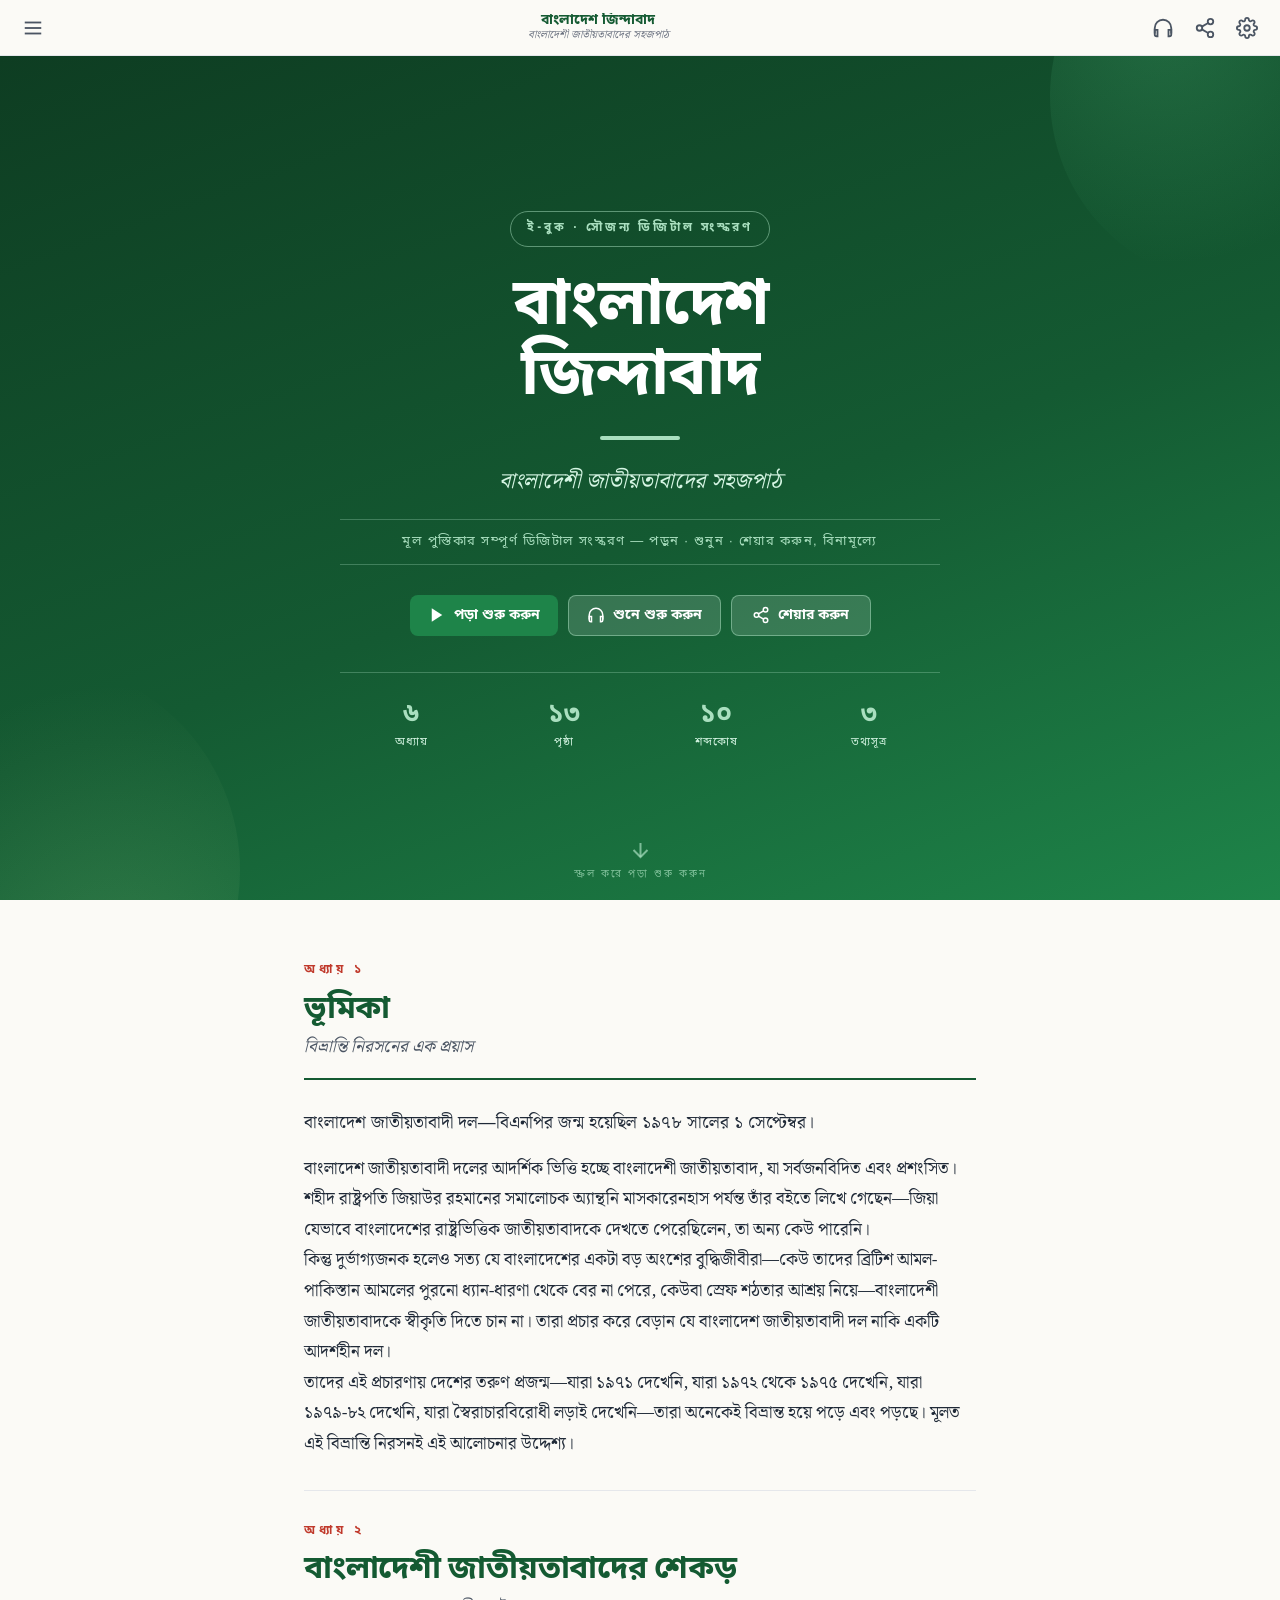
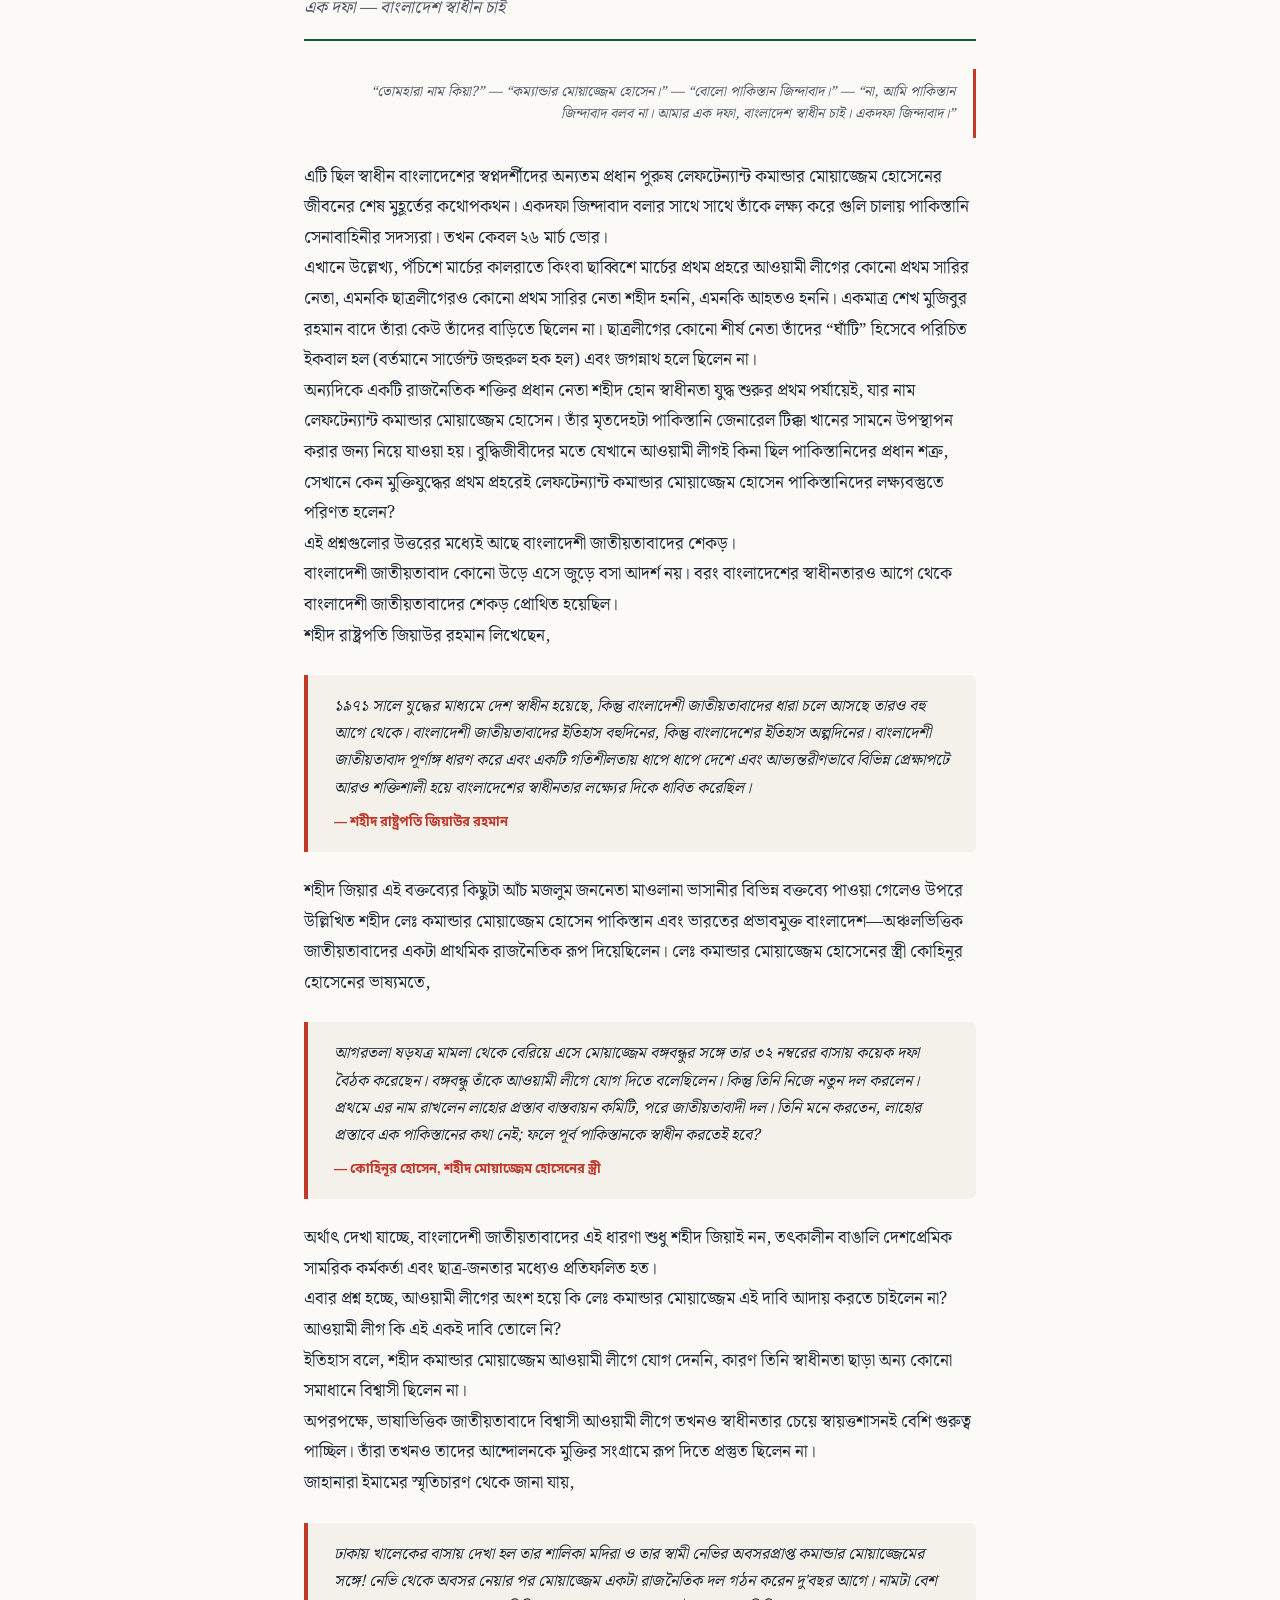
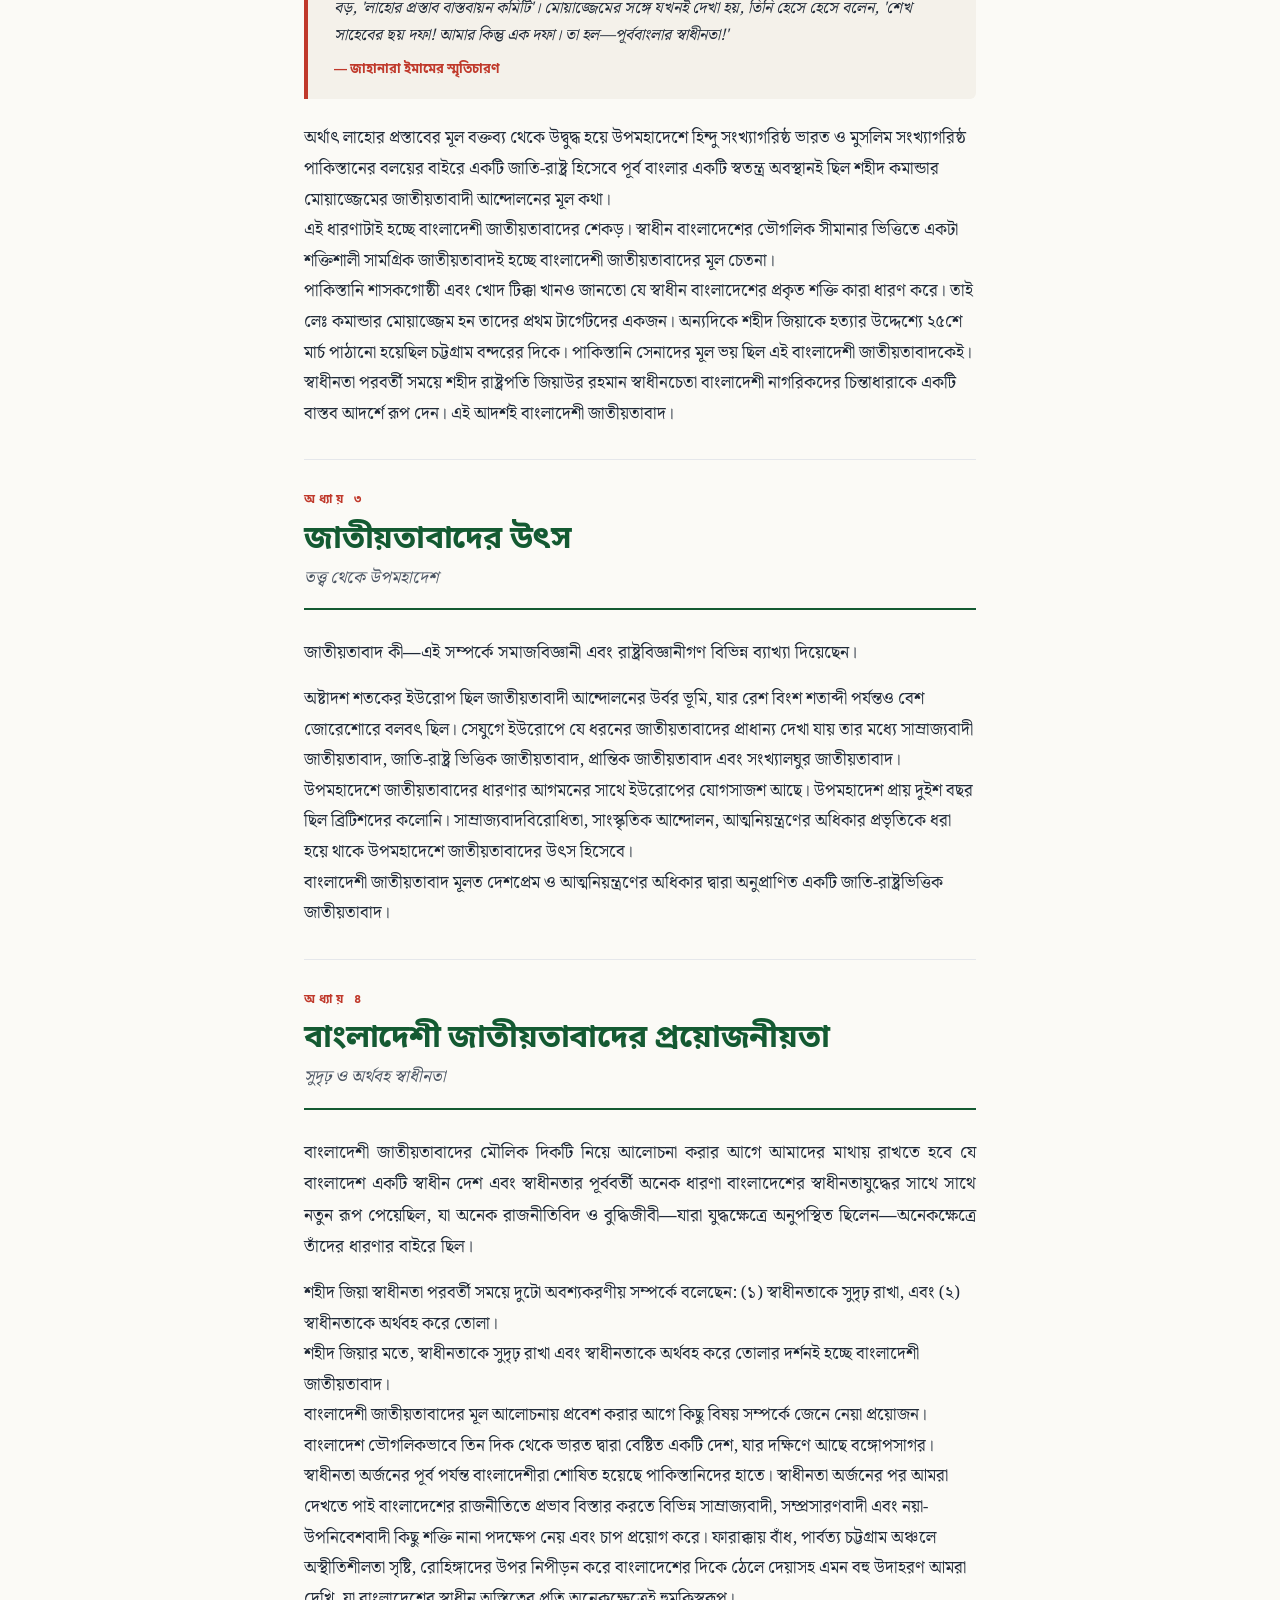
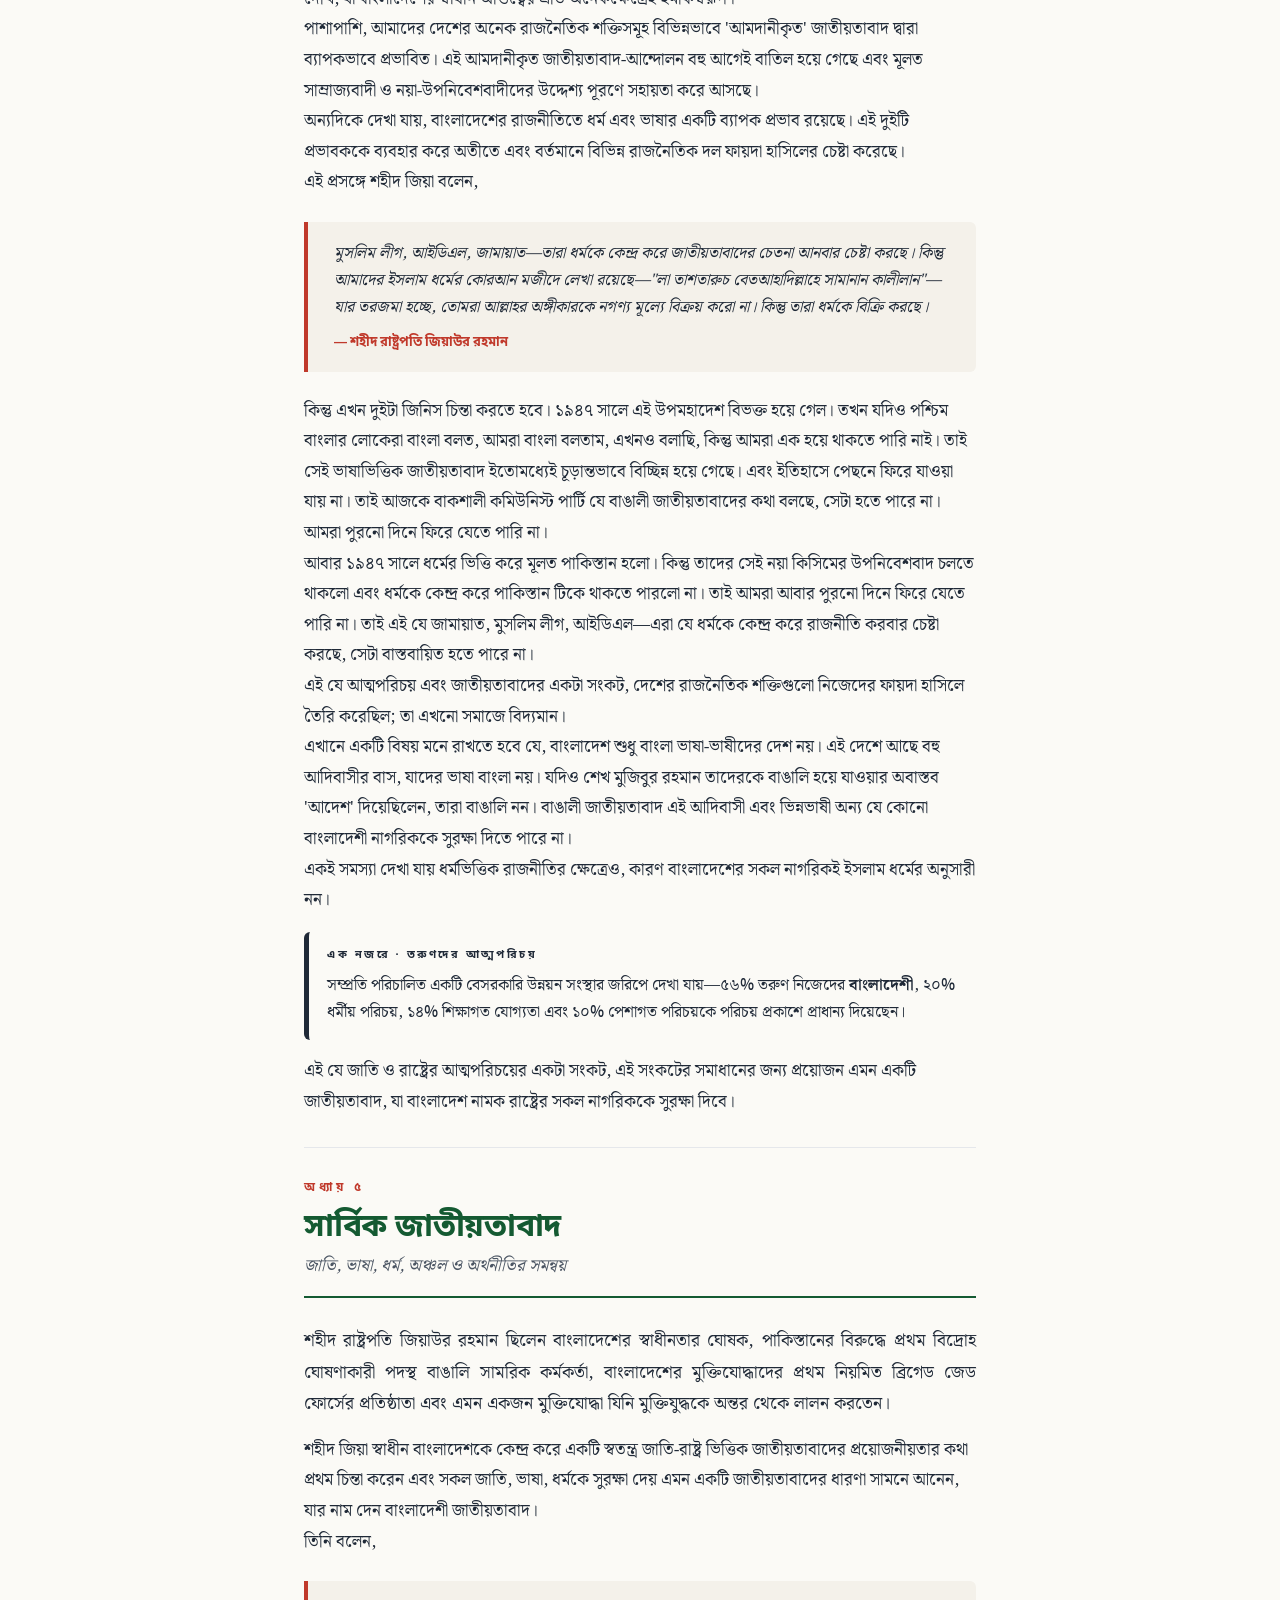
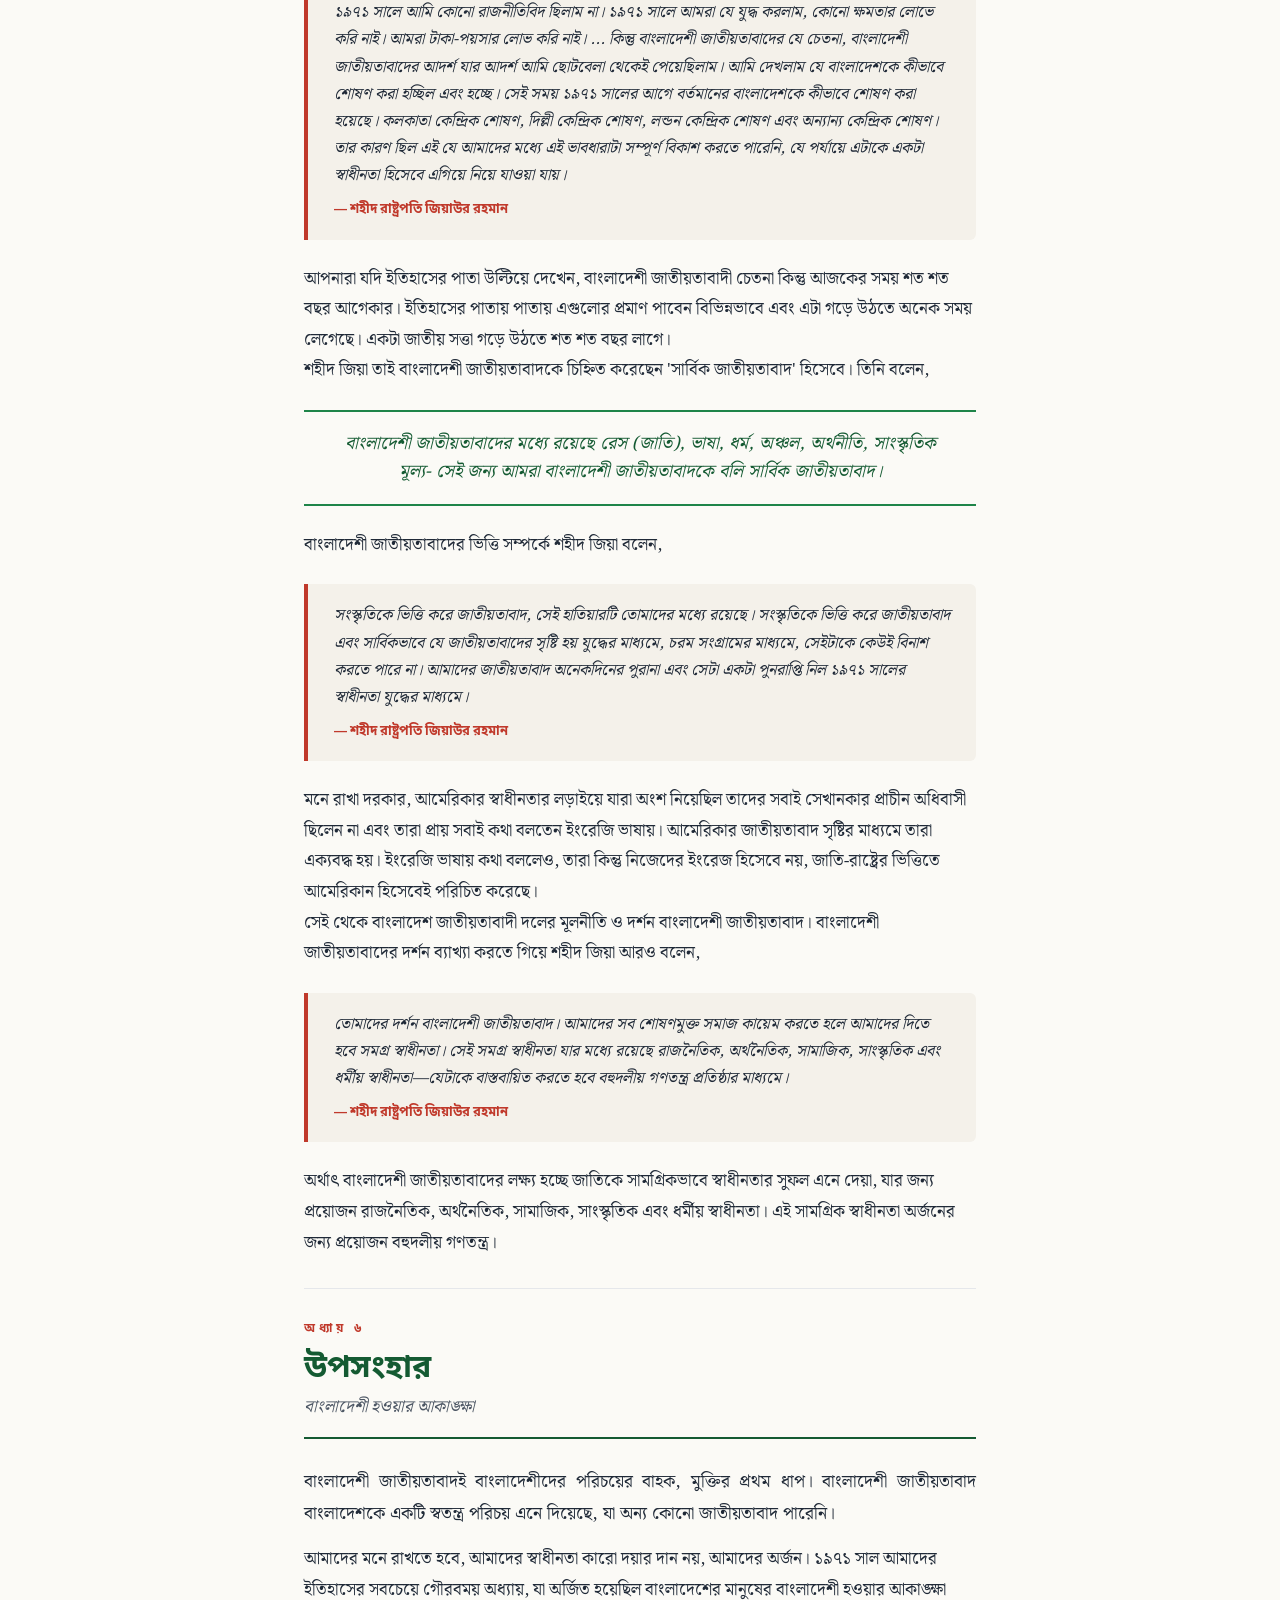
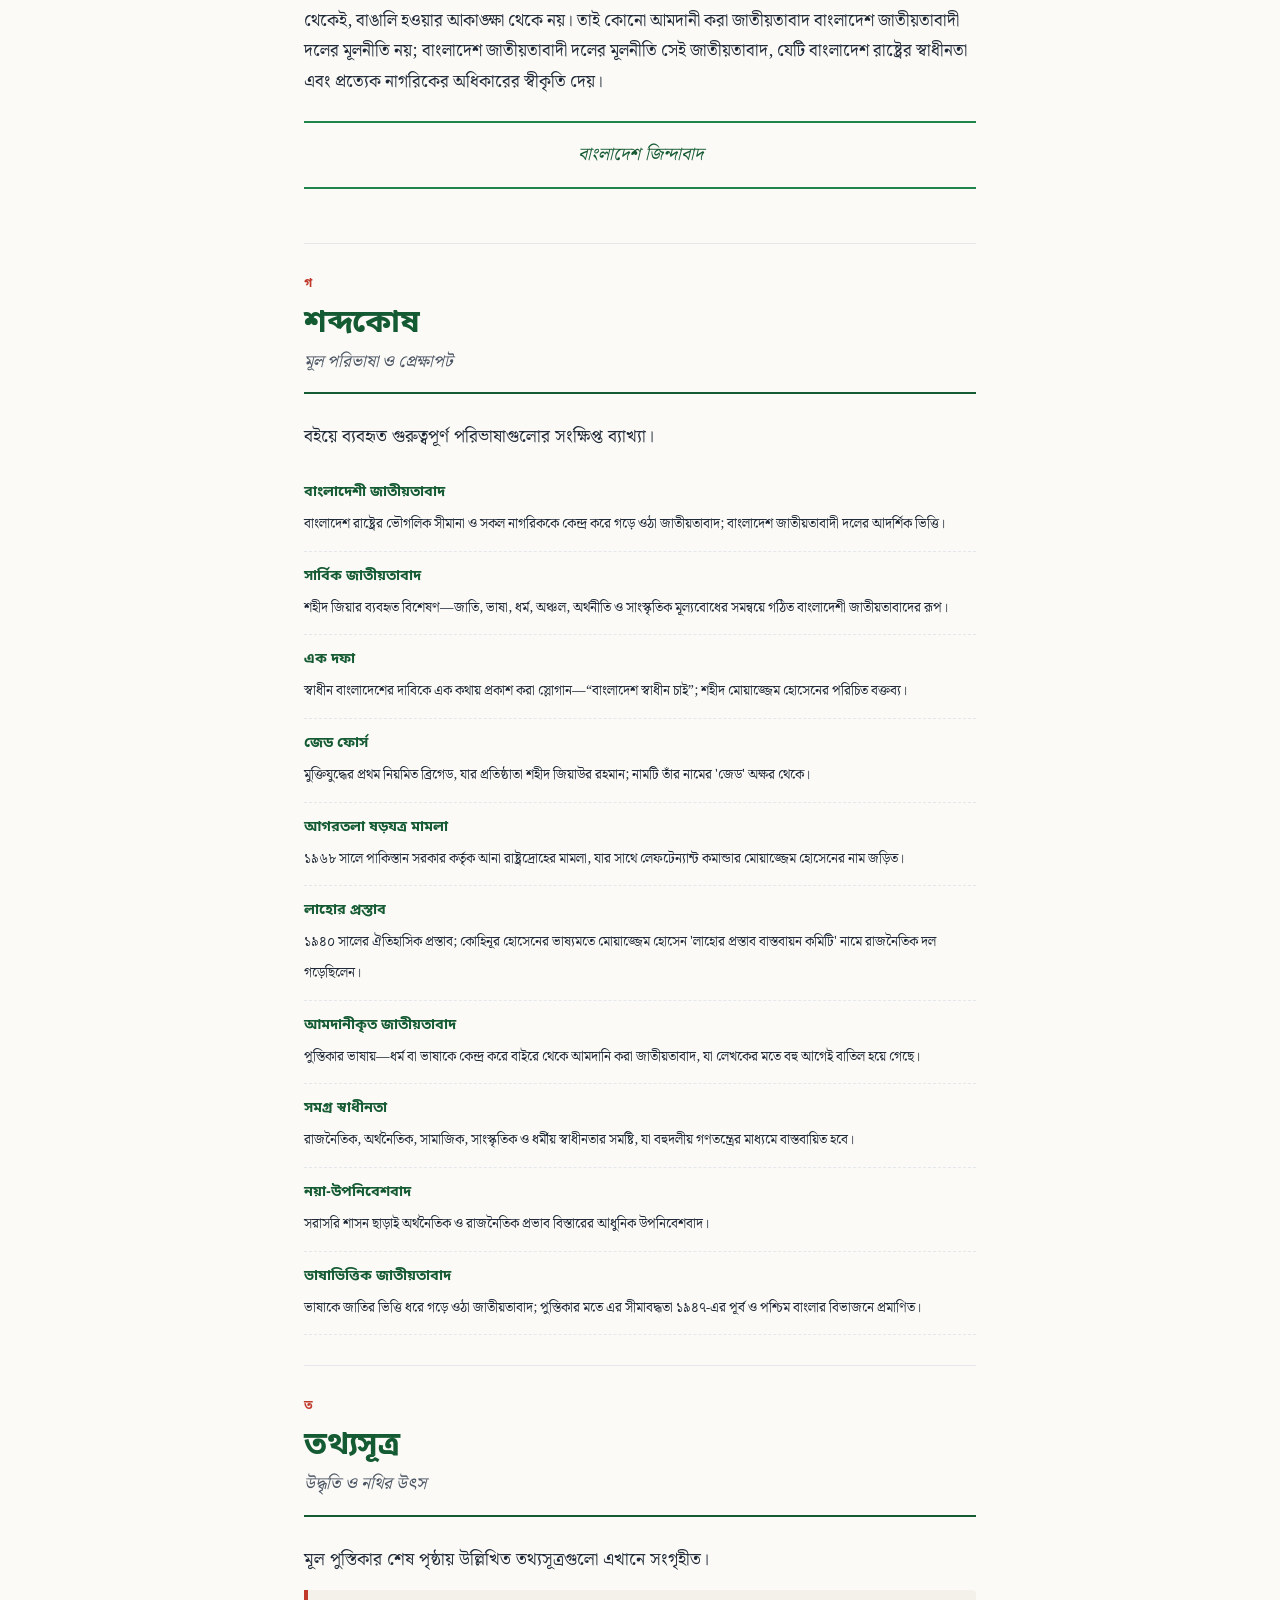
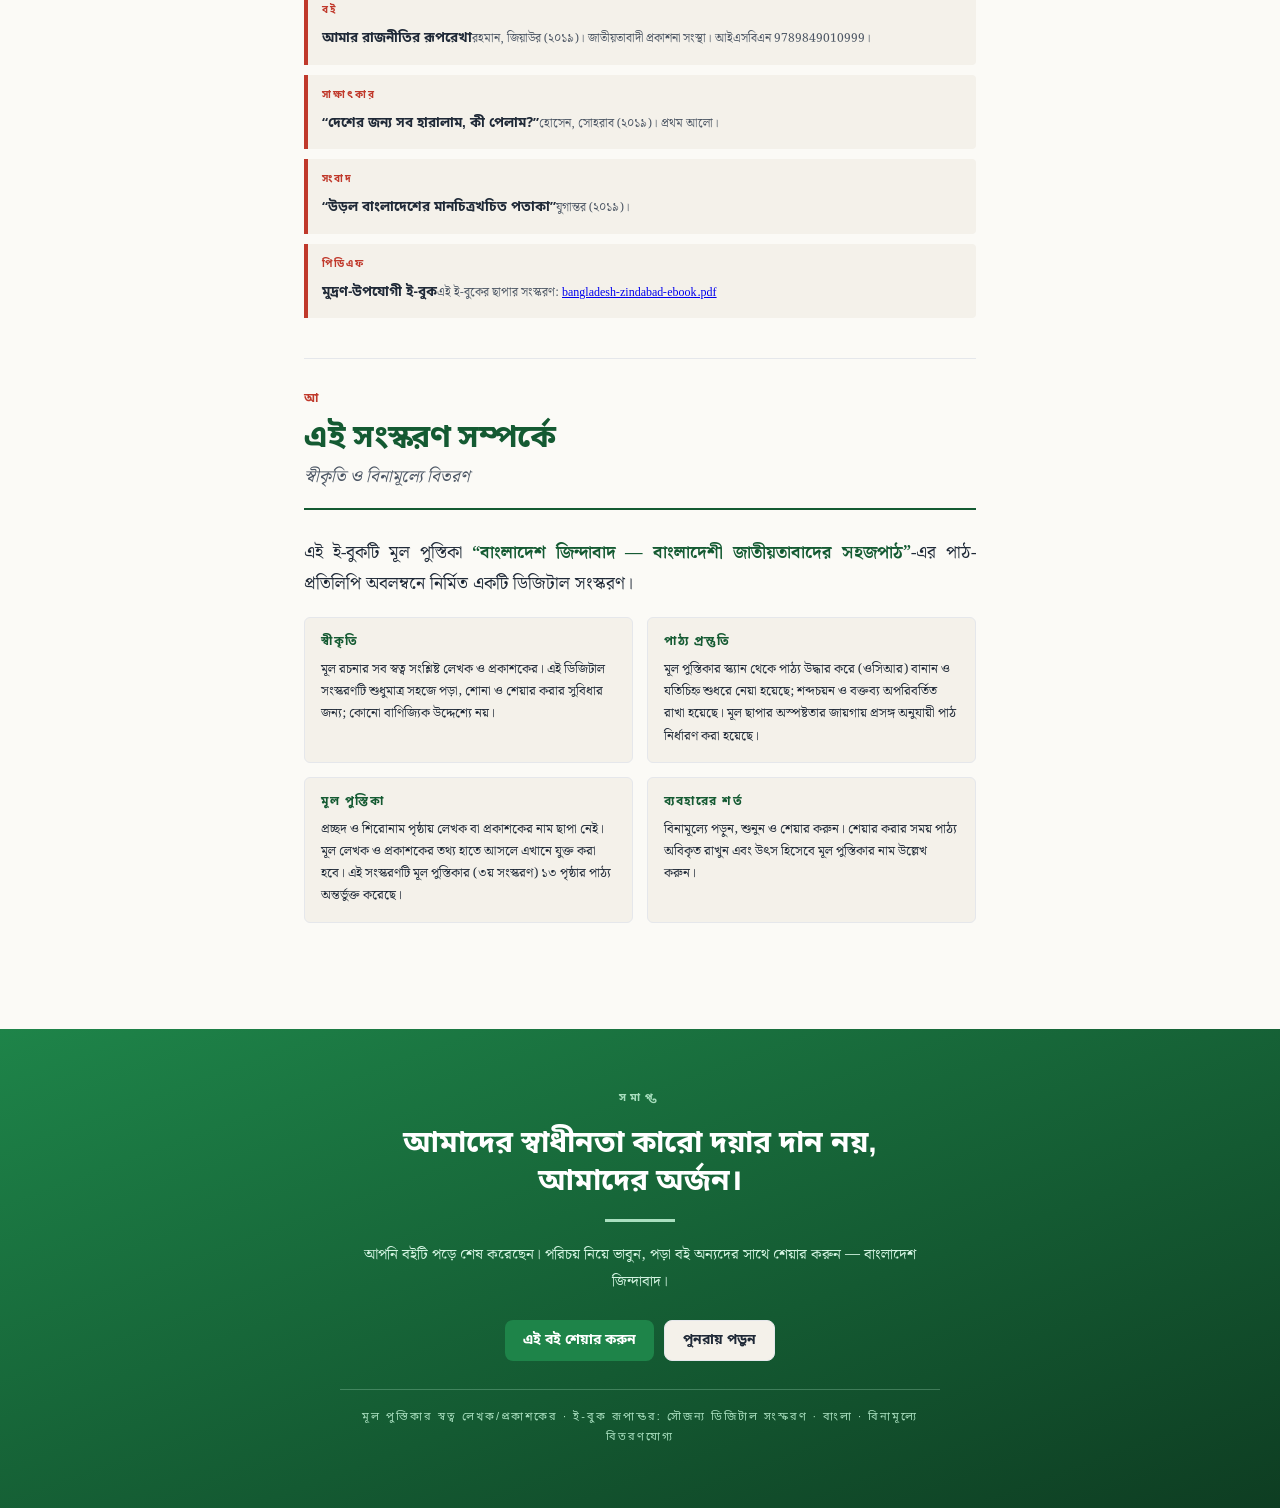
==== commit 3463b4fa: "শেয়ার-ট্যাগলাইন ও README-তে স্বত্ব-স্পষ্টীকরণ + লাইভ লিঙ্ক - শেয়ার/OG/Twitter/meta/JSON-LD ট্যাগলা" ====
--- a/index.html
+++ b/index.html
@@ -10,11 +10,11 @@
      ============================================================ -->
 
 <!-- Primary SEO -->
-<title>বাংলাদেশ জিন্দাবাদ — বাংলাদেশী জাতীয়তাবাদের সহজপাঠ</title>
-<meta name="title" content="বাংলাদেশ জিন্দাবাদ — বাংলাদেশী জাতীয়তাবাদের সহজপাঠ">
-<meta name="description" content="বাংলাদেশী জাতীয়তাবাদের সহজপাঠ — ৬টি অধ্যায়, শব্দকোষ ও তথ্যসূত্রসহ সৌজন্য ডিজিটাল সংস্করণ। পড়ুন, শুনুন, শেয়ার করুন।">
+<title>বাংলাদেশ জিন্দাবাদ — মূল পুস্তিকার সৌজন্য ই-বুক সংস্করণ</title>
+<meta name="title" content="বাংলাদেশ জিন্দাবাদ — মূল পুস্তিকার সৌজন্য ই-বুক সংস্করণ">
+<meta name="description" content="মূল মুদ্রিত পুস্তিকা ‘বাংলাদেশ জিন্দাবাদ — বাংলাদেশী জাতীয়তাবাদের সহজপাঠ’ (৩য় সংস্করণ)-এর সৌজন্য ই-বুক সংস্করণ। ৬টি অধ্যায়, শব্দকোষ ও তথ্যসূত্রসহ — পড়ুন, শুনুন, শেয়ার করুন। স্বত্ব মূল লেখক ও প্রকাশকের।">
 <meta name="keywords" content="বাংলাদেশ, বাংলাদেশী জাতীয়তাবাদ, বিএনপি, জিয়াউর রহমান, বাংলা ই-বুক, Bangladesh, Bangladeshi Nationalism">
-<meta name="author" content="সৌজন্য ডিজিটাল সংস্করণ (মূল পুস্তিকার লেখক/প্রকাশক: অজানা)">
+<meta name="author" content="ই-বুক রূপান্তর: সৌজন্য ডিজিটাল উদ্যোগ (মূল পুস্তিকার স্বত্ব লেখক/প্রকাশকের — পুস্তিকায় নাম অমুদ্রিত)">
 <meta name="robots" content="index, follow">
 <link rel="canonical" href="https://moniruzjaman.github.io/bangladesh-zindabad/">
 <meta name="theme-color" content="#006A4E">
@@ -22,22 +22,22 @@
 <!-- Open Graph / Facebook -->
 <meta property="og:type" content="website">
 <meta property="og:url" content="https://moniruzjaman.github.io/bangladesh-zindabad/">
-<meta property="og:title" content="বাংলাদেশ জিন্দাবাদ — বাংলাদেশী জাতীয়তাবাদের সহজপাঠ">
-<meta property="og:description" content="বাংলাদেশী জাতীয়তাবাদের সহজপাঠ। পড়ুন, শুনুন, শেয়ার করুন।">
+<meta property="og:title" content="বাংলাদেশ জিন্দাবাদ — মূল পুস্তিকার সৌজন্য ই-বুক সংস্করণ">
+<meta property="og:description" content="মূল মুদ্রিত পুস্তিকার পাঠোপযোগী ডিজিটাল সংস্করণ — পড়ুন, শুনুন, শেয়ার করুন। স্বত্ব মূল লেখক ও প্রকাশকের; ই-বুক রূপান্তর একটি সৌজন্য ডিজিটাল উদ্যোগ।">
 <meta property="og:locale" content="bn_BD">
 <meta property="og:image" content="https://moniruzjaman.github.io/bangladesh-zindabad/og-image.jpg">
 <meta property="og:image:type" content="image/jpeg">
 <meta property="og:image:width" content="1200">
 <meta property="og:image:height" content="630">
-<meta property="og:image:alt" content="বাংলাদেশ জিন্দাবাদ — বাংলা ই-বুক">
+<meta property="og:image:alt" content="বাংলাদেশ জিন্দাবাদ — মূল পুস্তিকার সৌজন্য ই-বুক">
 
 <!-- Twitter -->
 <meta name="twitter:card" content="summary_large_image">
 <meta name="twitter:url" content="https://moniruzjaman.github.io/bangladesh-zindabad/">
-<meta name="twitter:title" content="বাংলাদেশ জিন্দাবাদ — বাংলাদেশী জাতীয়তাবাদের সহজপাঠ">
-<meta name="twitter:description" content="বাংলাদেশী জাতীয়তাবাদের সহজপাঠ। পড়ুন, শুনুন, শেয়ার করুন।">
+<meta name="twitter:title" content="বাংলাদেশ জিন্দাবাদ — মূল পুস্তিকার সৌজন্য ই-বুক সংস্করণ">
+<meta name="twitter:description" content="মূল মুদ্রিত পুস্তিকার পাঠোপযোগী ডিজিটাল সংস্করণ — পড়ুন, শুনুন, শেয়ার করুন। স্বত্ব মূল লেখক ও প্রকাশকের; ই-বুক রূপান্তর একটি সৌজন্য ডিজিটাল উদ্যোগ।">
 <meta name="twitter:image" content="https://moniruzjaman.github.io/bangladesh-zindabad/og-image.jpg">
-<meta name="twitter:image:alt" content="বাংলাদেশ জিন্দাবাদ — বাংলা ই-বুক">
+<meta name="twitter:image:alt" content="বাংলাদেশ জিন্দাবাদ — মূল পুস্তিকার সৌজন্য ই-বুক">
 
 <!-- Messaging app favorites — large icon preview -->
 <meta name="thumbnail" content="https://moniruzjaman.github.io/bangladesh-zindabad/og-image.jpg">
@@ -82,12 +82,16 @@
   "inLanguage": "bn-BD",
   "publisher": {
     "@type": "Organization",
-    "name": "সৌজন্য ডিজিটাল সংস্করণ"
+    "name": "সৌজন্য ই-বুক রূপান্তর (ডিজিটাল পাঠ-উদ্যোগ)"
   },
   "bookFormat": "https://schema.org/EBook",
   "genre": ["রাজনীতি", "জাতীয়তাবাদ", "ইতিহাস"],
   "keywords": "বাংলাদেশ, বাংলাদেশী জাতীয়তাবাদ, বিএনপি, জিয়াউর রহমান, বাংলা ই-বুক",
-  "description": "বাংলাদেশী জাতীয়তাবাদের সহজপাঠ — মূল পুস্তিকার (৩য় সংস্করণ) সৌজন্য ডিজিটাল সংস্করণ। ৬টি অধ্যায়, শব্দকোষ ও তথ্যসূত্রসহ।",
+  "description": "মূল মুদ্রিত পুস্তিকার (৩য় সংস্করণ) পাঠোপযোগী ই-বুক সংস্করণ। ৬টি অধ্যায়, শব্দকোষ ও তথ্যসূত্রসহ। মূল পাঠ্যের স্বত্ব লেখক ও প্রকাশকের; ই-বুক রূপান্তর একটি সৌজন্য ডিজিটাল পাঠ-উদ্যোগ।",
+  "copyrightHolder": {
+    "@type": "Organization",
+    "name": "মূল পুস্তিকার লেখক ও প্রকাশক (পুস্তিকায় নাম অমুদ্রিত)"
+  },
   "image": "https://moniruzjaman.github.io/bangladesh-zindabad/og-image.jpg",
   "url": "https://moniruzjaman.github.io/bangladesh-zindabad/",
   "numberOfPages": 13,
@@ -109,7 +113,7 @@
 {
   "@context": "https://schema.org",
   "@type": "WebSite",
-  "name": "বাংলাদেশ জিন্দাবাদ — বাংলাদেশী জাতীয়তাবাদের সহজপাঠ",
+  "name": "বাংলাদেশ জিন্দাবাদ — মূল পুস্তিকার সৌজন্য ই-বুক সংস্করণ",
   "url": "https://moniruzjaman.github.io/bangladesh-zindabad/",
   "inLanguage": "bn-BD"
 }
@@ -262,8 +266,8 @@
     <div class="share-preview">
       <img src="og-image.jpg" alt="প্রিভিউ" class="share-preview-img">
       <div class="share-preview-text">
-        <div class="share-preview-title">বাংলাদেশ জিন্দাবাদ — বাংলাদেশী জাতীয়তাবাদের সহজপাঠ</div>
-        <div class="share-preview-desc">পড়ুন, শুনুন, শেয়ার করুন — সম্পূর্ণ বই, বিনামূল্যে।</div>
+        <div class="share-preview-title">বাংলাদেশ জিন্দাবাদ — মূল পুস্তিকার সৌজন্য ই-বুক সংস্করণ</div>
+        <div class="share-preview-desc">মূল মুদ্রিত পুস্তিকার ডিজিটাল সংস্করণ — পড়ুন, শুনুন, শেয়ার করুন, বিনামূল্যে।</div>
         <div class="share-preview-url">moniruzjaman.github.io</div>
       </div>
     </div>
@@ -330,7 +334,7 @@
       <h1 class="hero-title">বাংলাদেশ<br>জিন্দাবাদ</h1>
       <div class="hero-rule"></div>
       <p class="hero-subtitle">বাংলাদেশী জাতীয়তাবাদের সহজপাঠ</p>
-      <div class="hero-tagline">পড়ুন · শুনুন · শেয়ার করুন — সম্পূর্ণ বই, বিনামূল্যে</div>
+      <div class="hero-tagline">মূল পুস্তিকার সম্পূর্ণ ডিজিটাল সংস্করণ — পড়ুন · শুনুন · শেয়ার করুন, বিনামূল্যে</div>
       <div class="hero-actions">
         <button class="btn-primary btn-hero" id="btnHeroStart">
           <svg width="18" height="18" viewBox="0 0 24 24" fill="currentColor"><polygon points="5 3 19 12 5 21 5 3"/></svg>
@@ -374,7 +378,7 @@
         <button class="btn-primary" id="btnEndShare">এই বই শেয়ার করুন</button>
         <button class="btn-secondary" id="btnEndRestart">পুনরায় পড়ুন</button>
       </div>
-      <p class="book-end-foot">সৌজন্য ডিজিটাল সংস্করণ · বাংলা · bn-BD · বিনামূল্যে বিতরণযোগ্য</p>
+      <p class="book-end-foot">মূল পুস্তিকার স্বত্ব লেখক/প্রকাশকের · ই-বুক রূপান্তর: সৌজন্য ডিজিটাল সংস্করণ · বাংলা · বিনামূল্যে বিতরণযোগ্য</p>
     </div>
   </section>
 
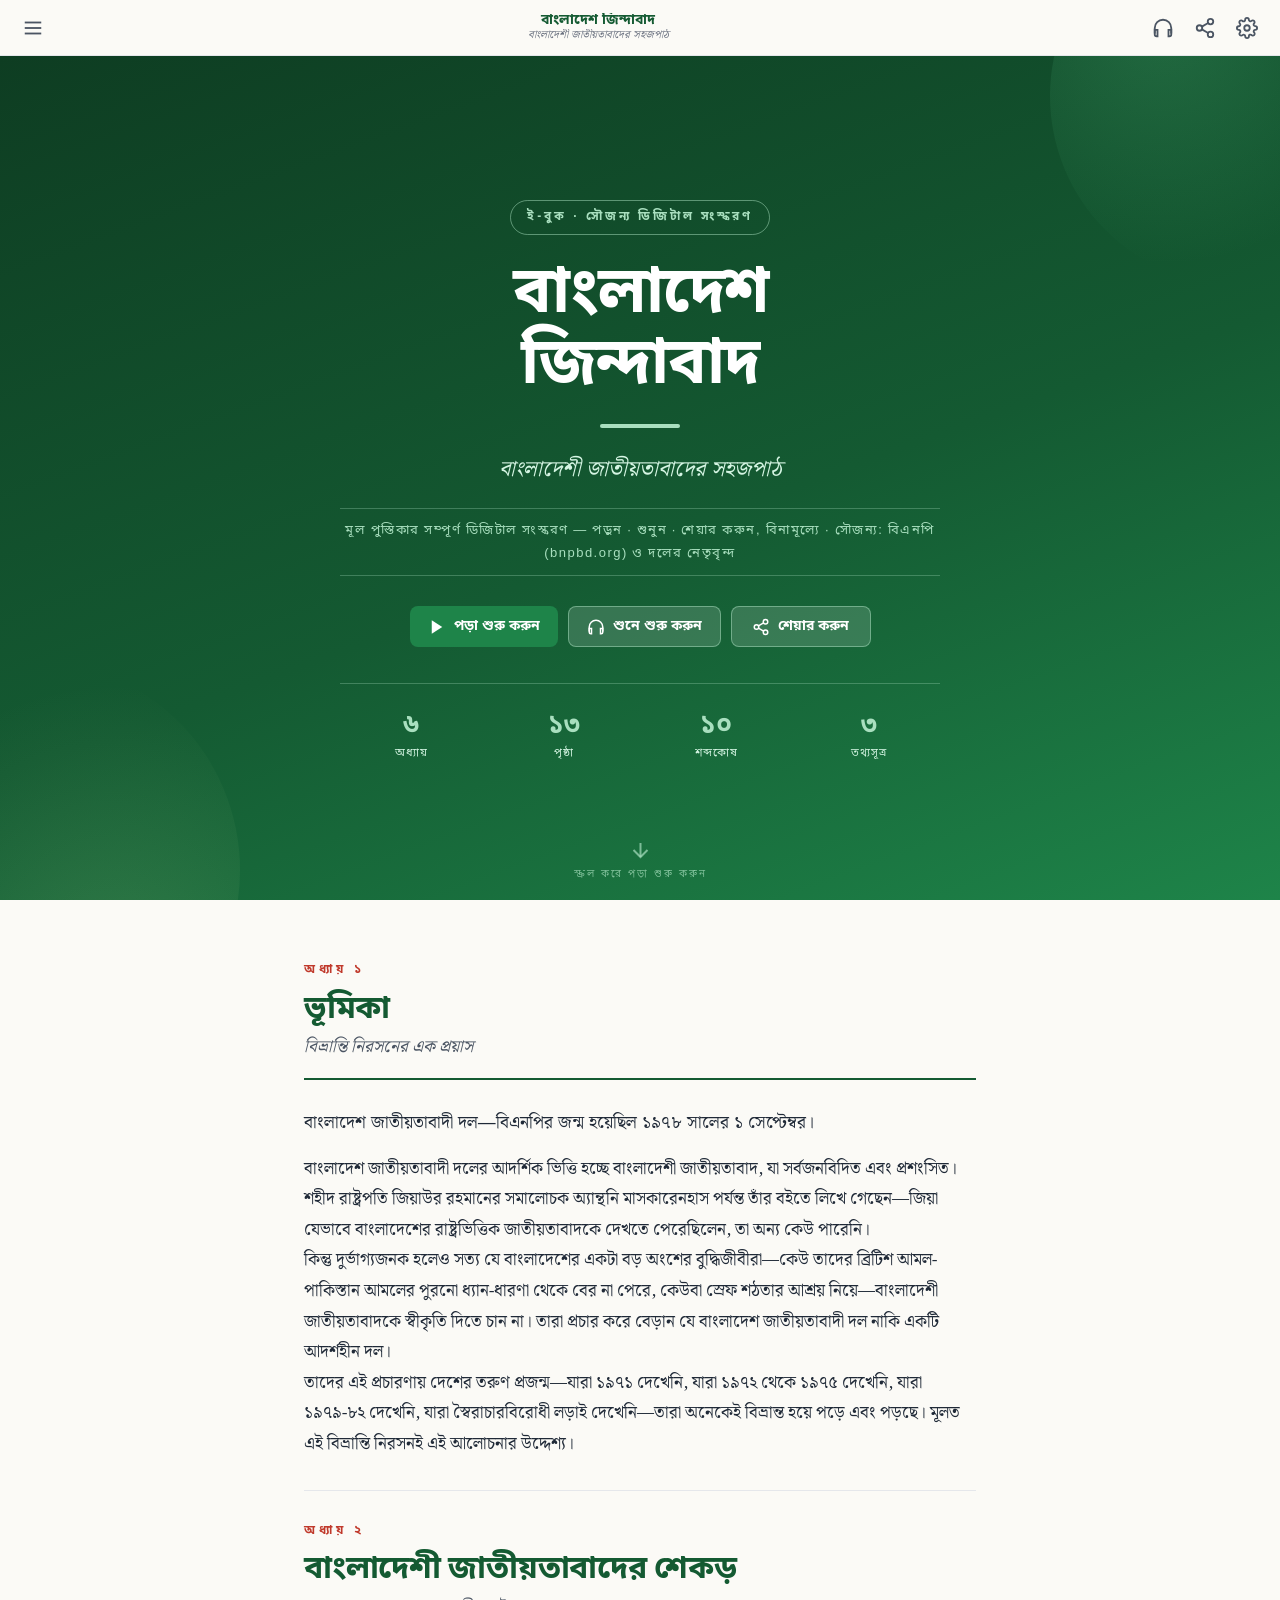
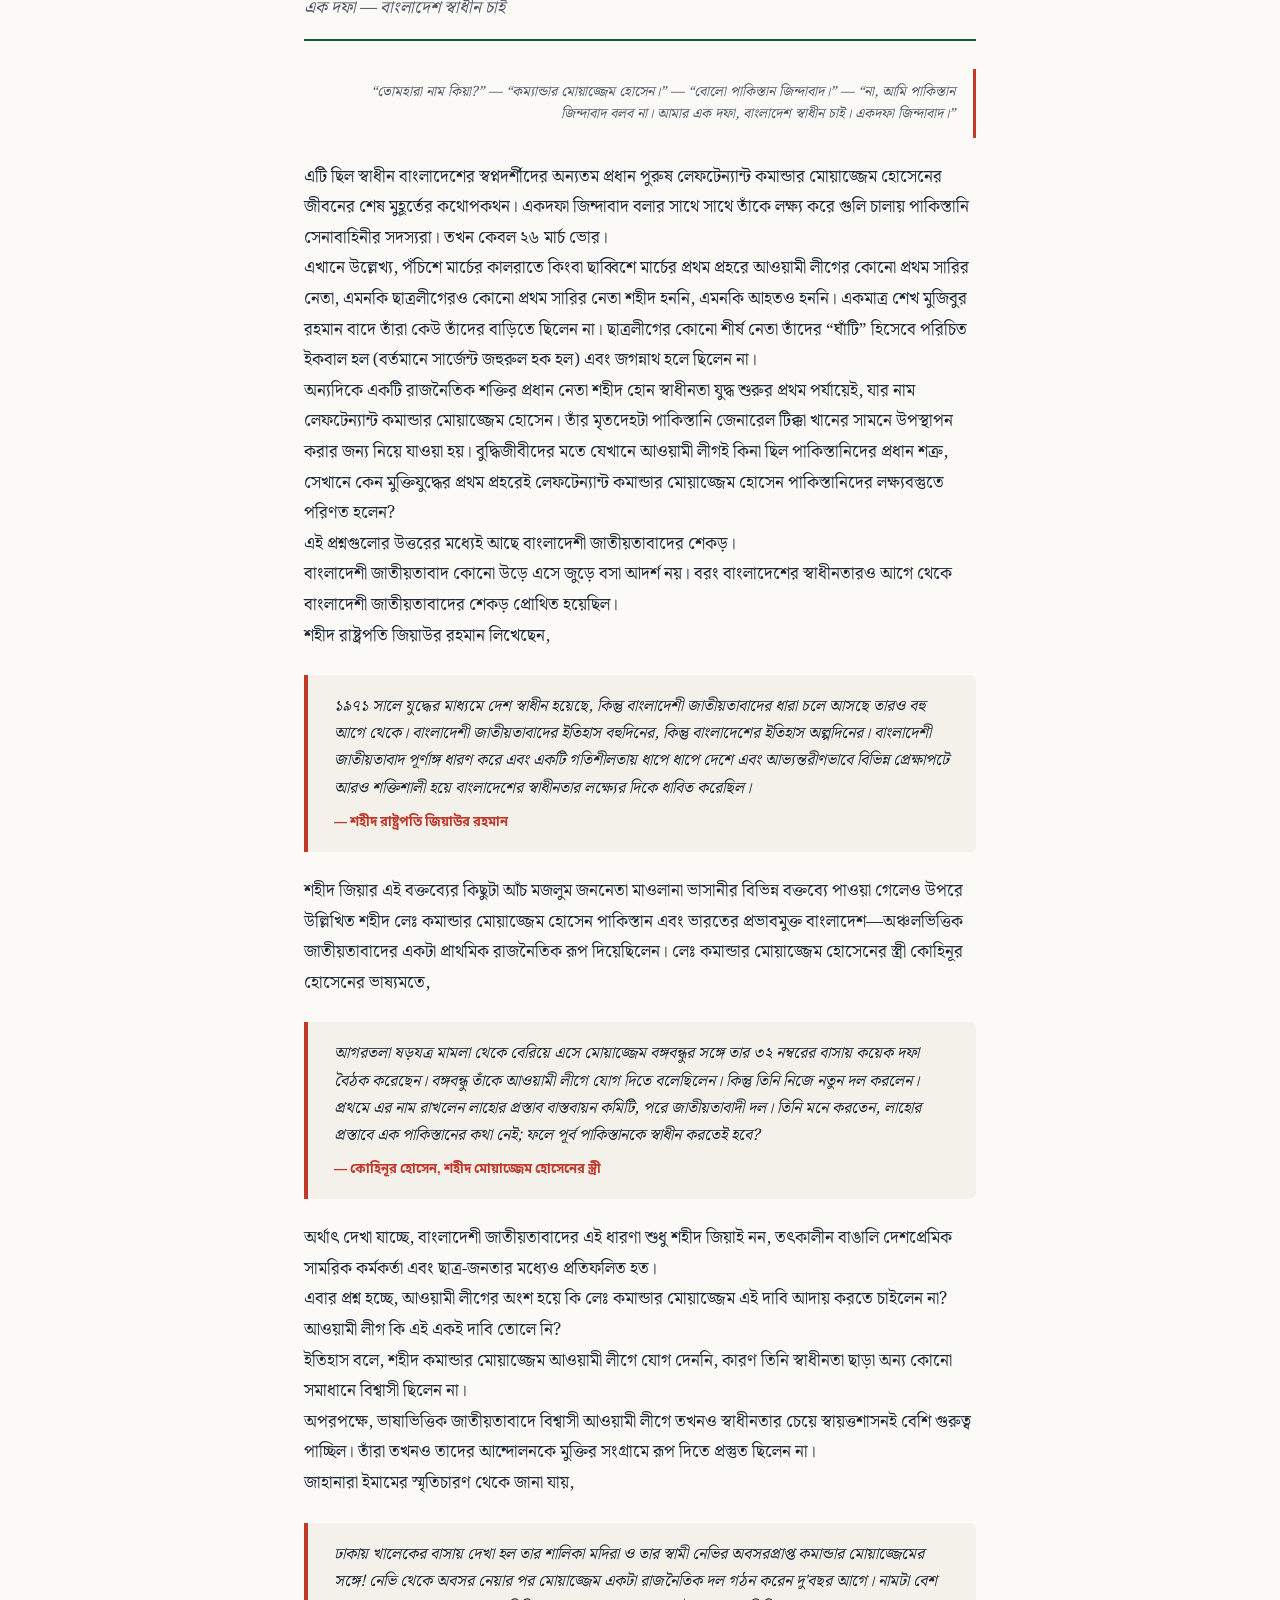
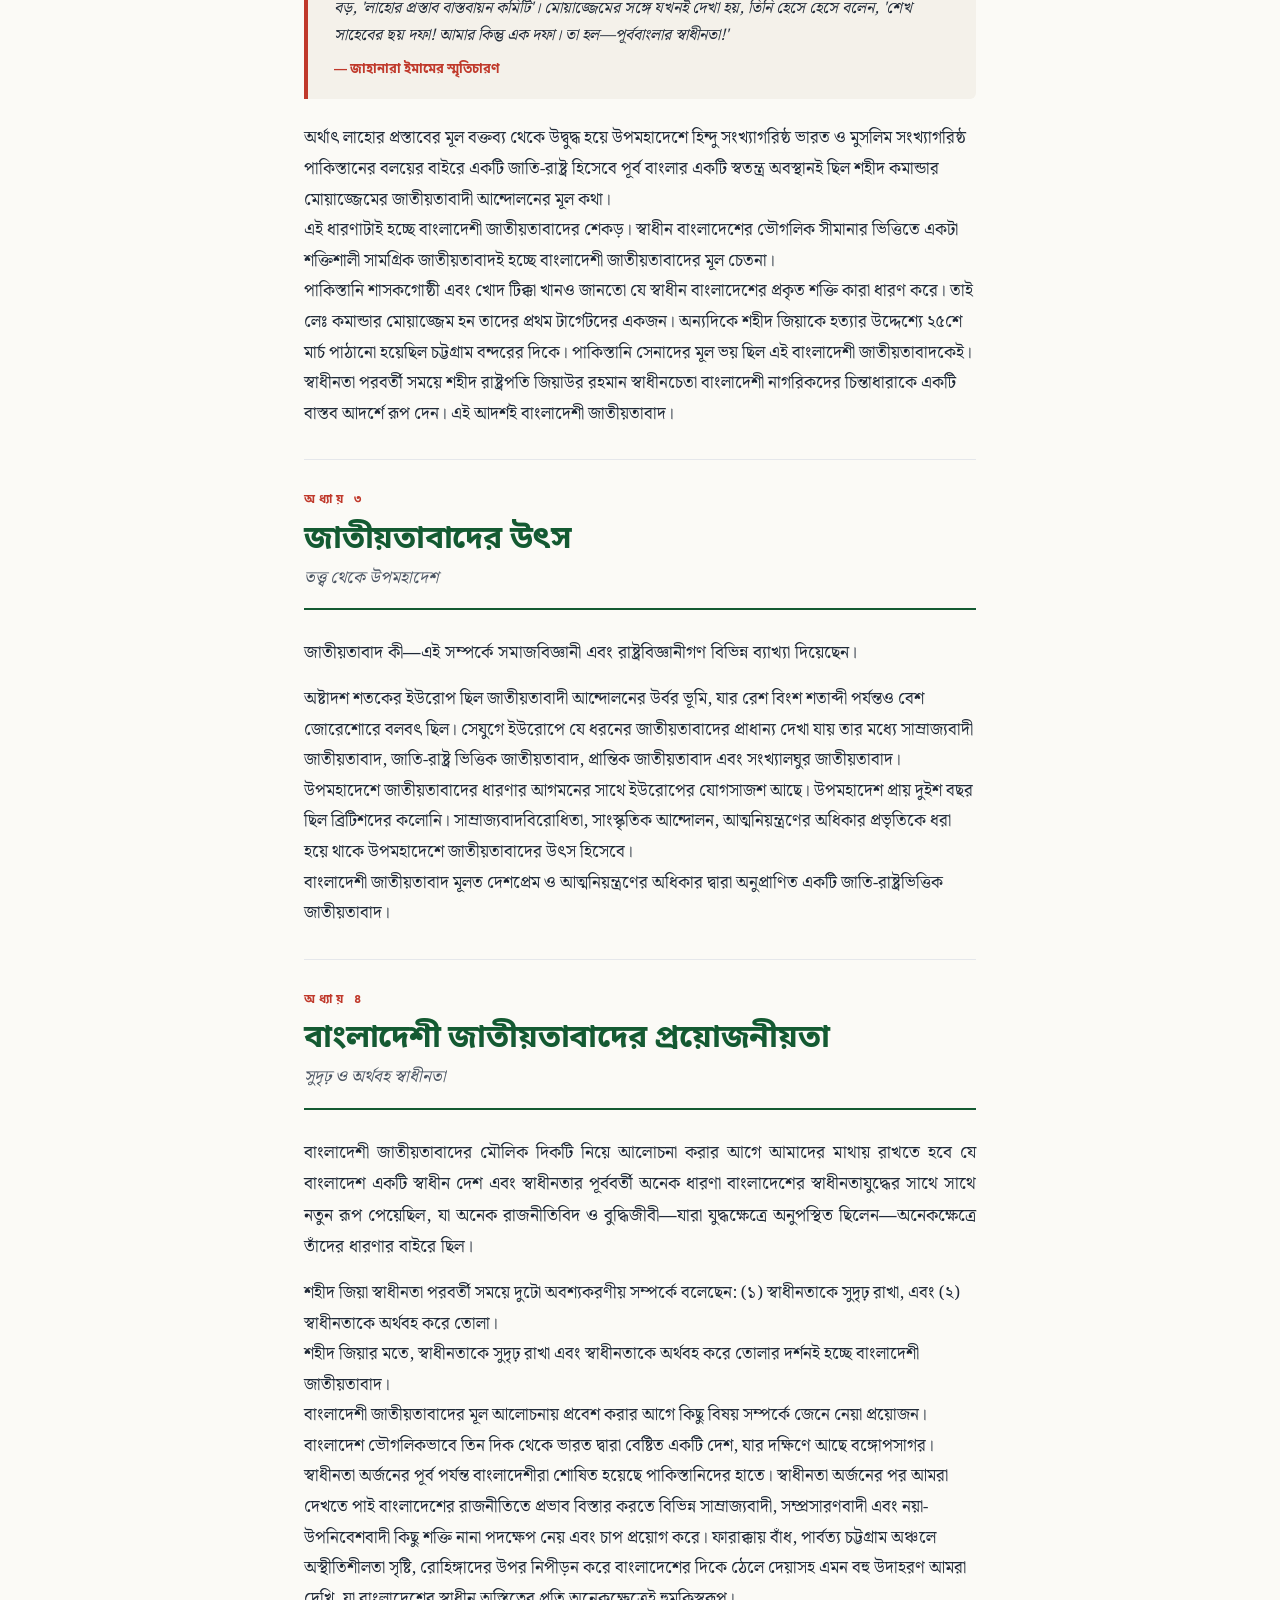
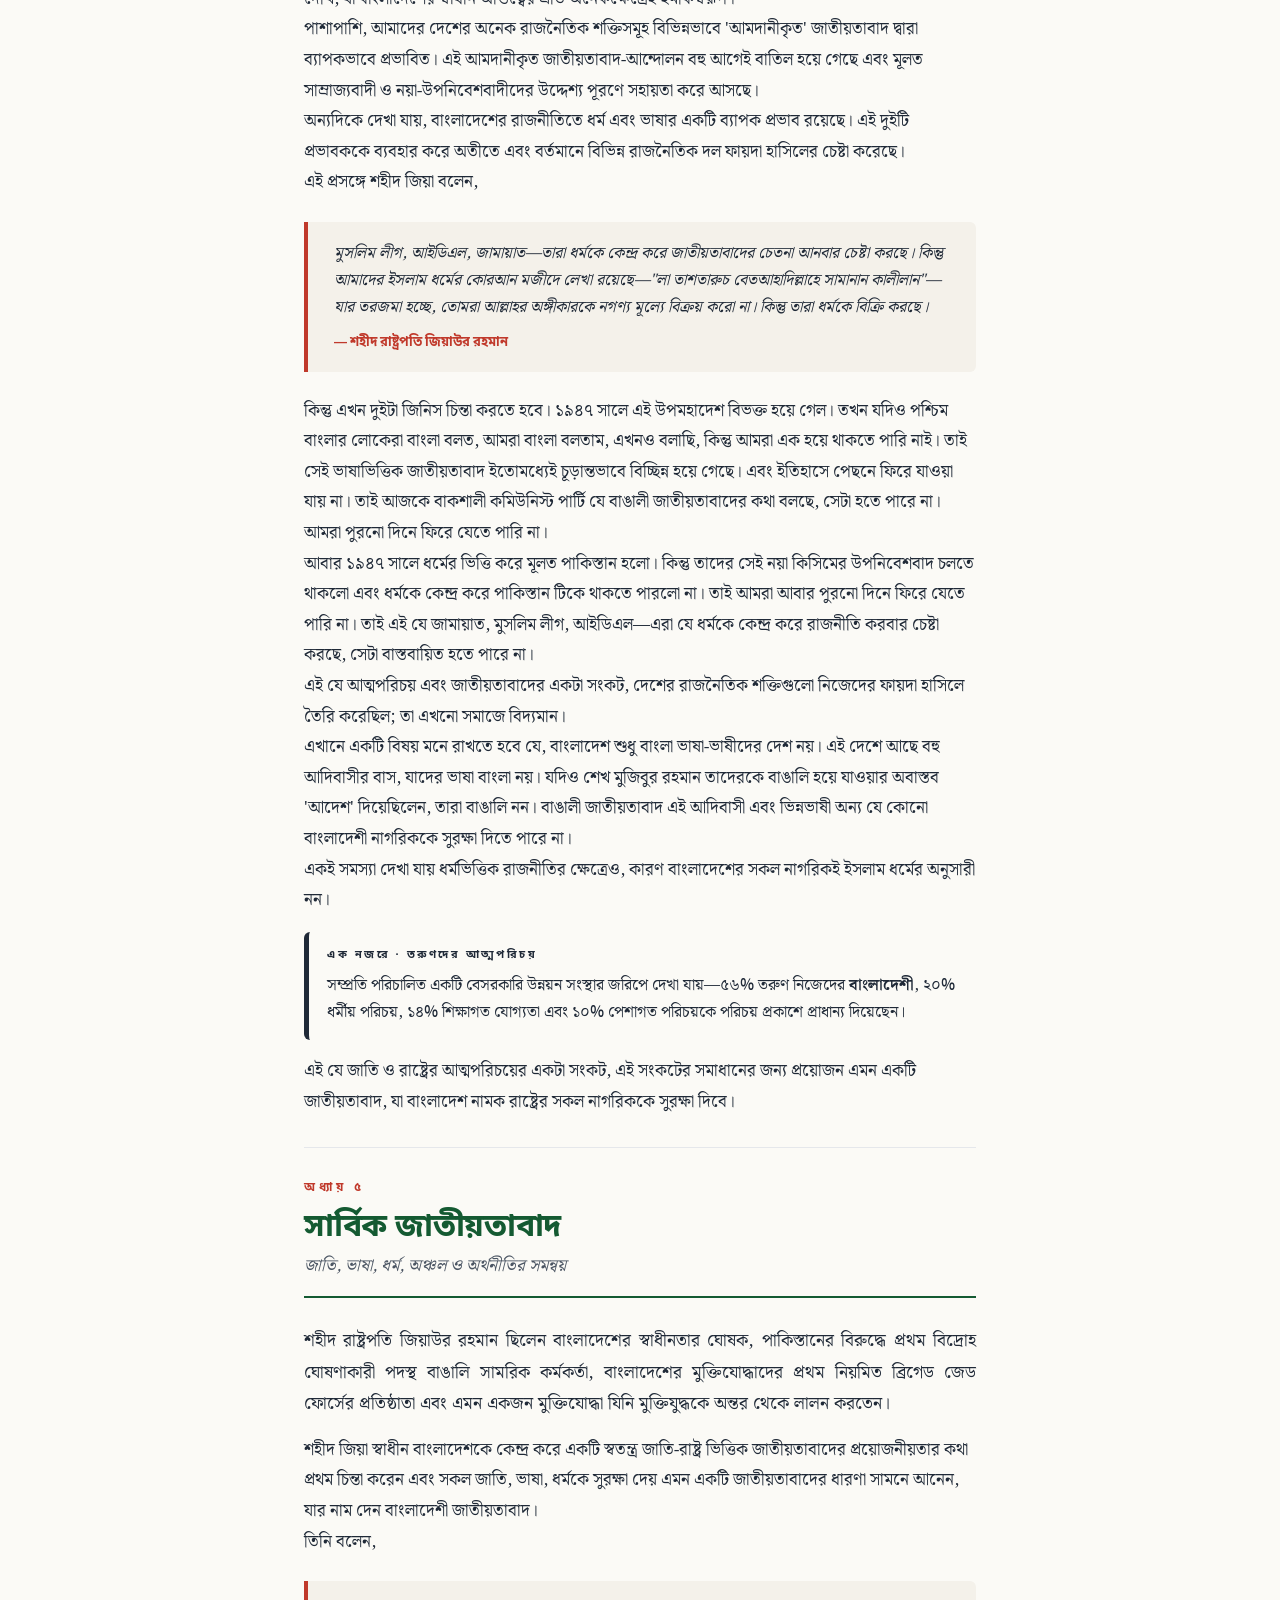
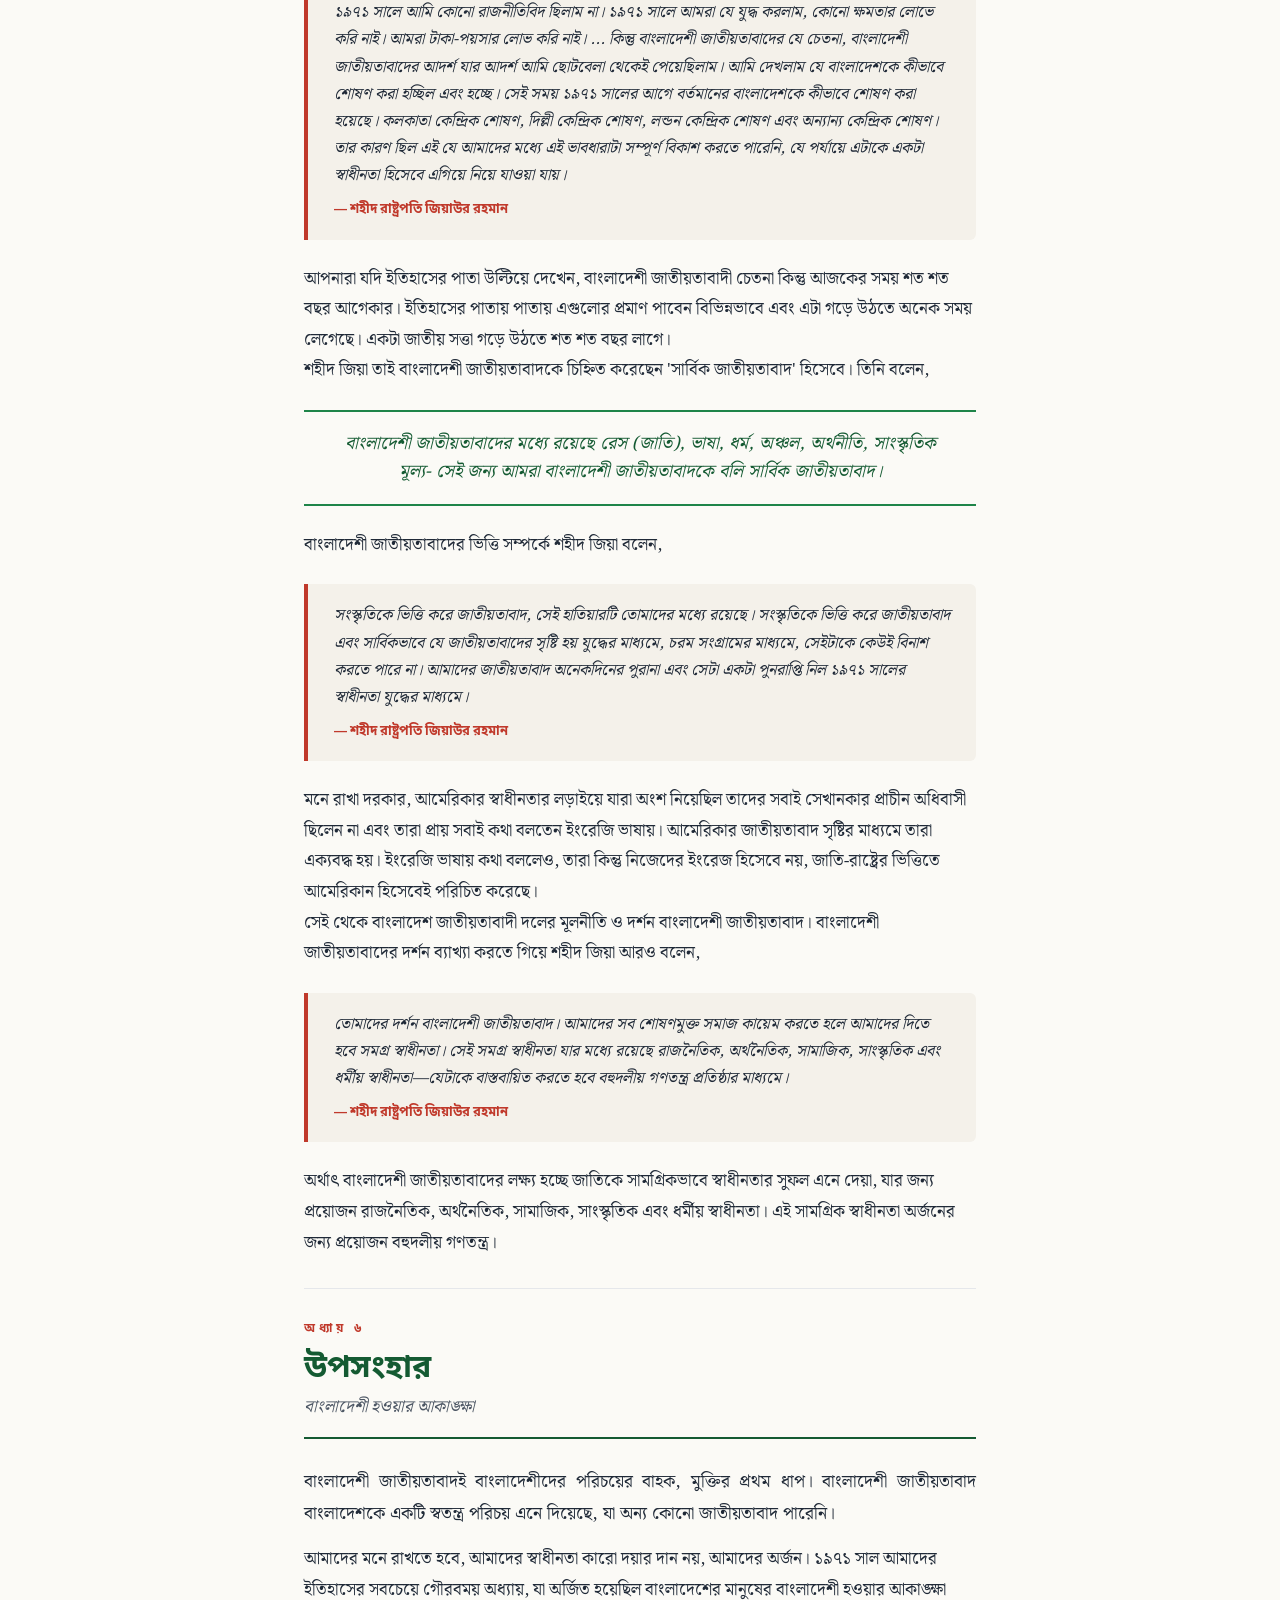
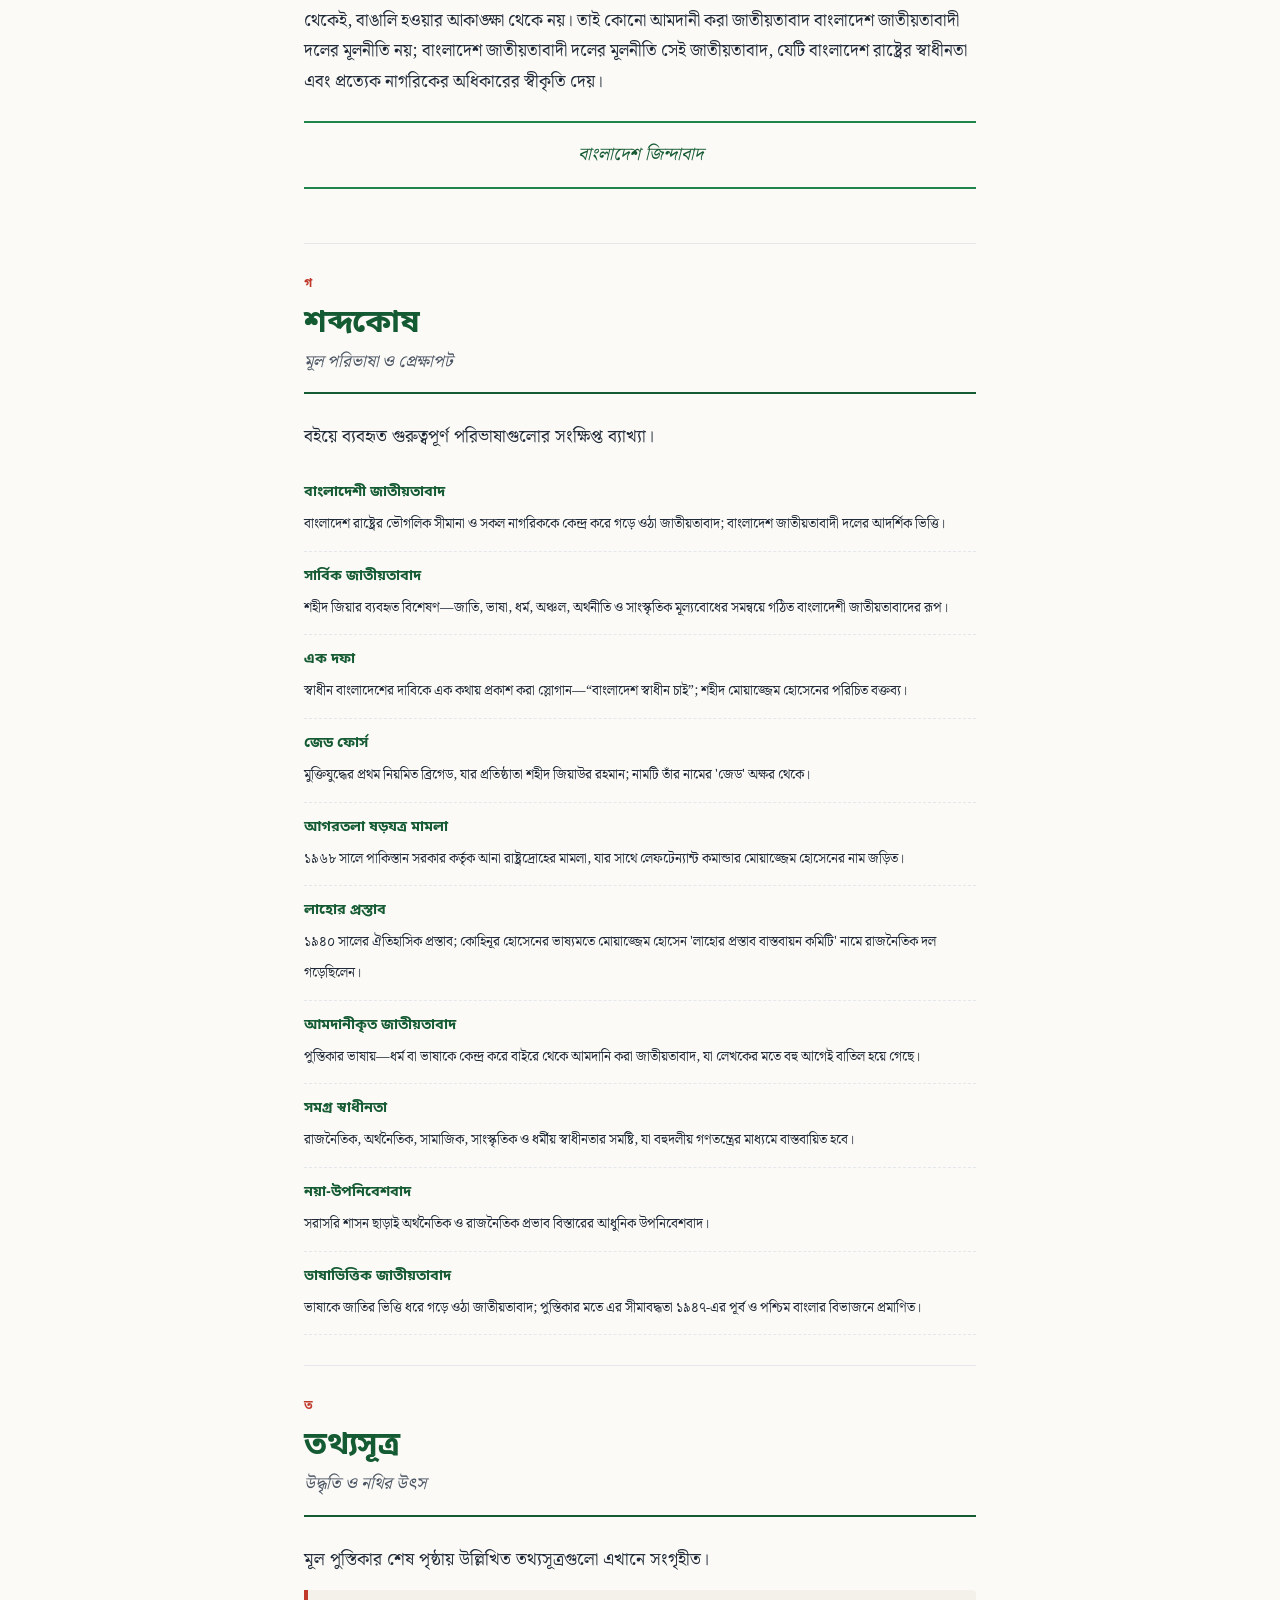
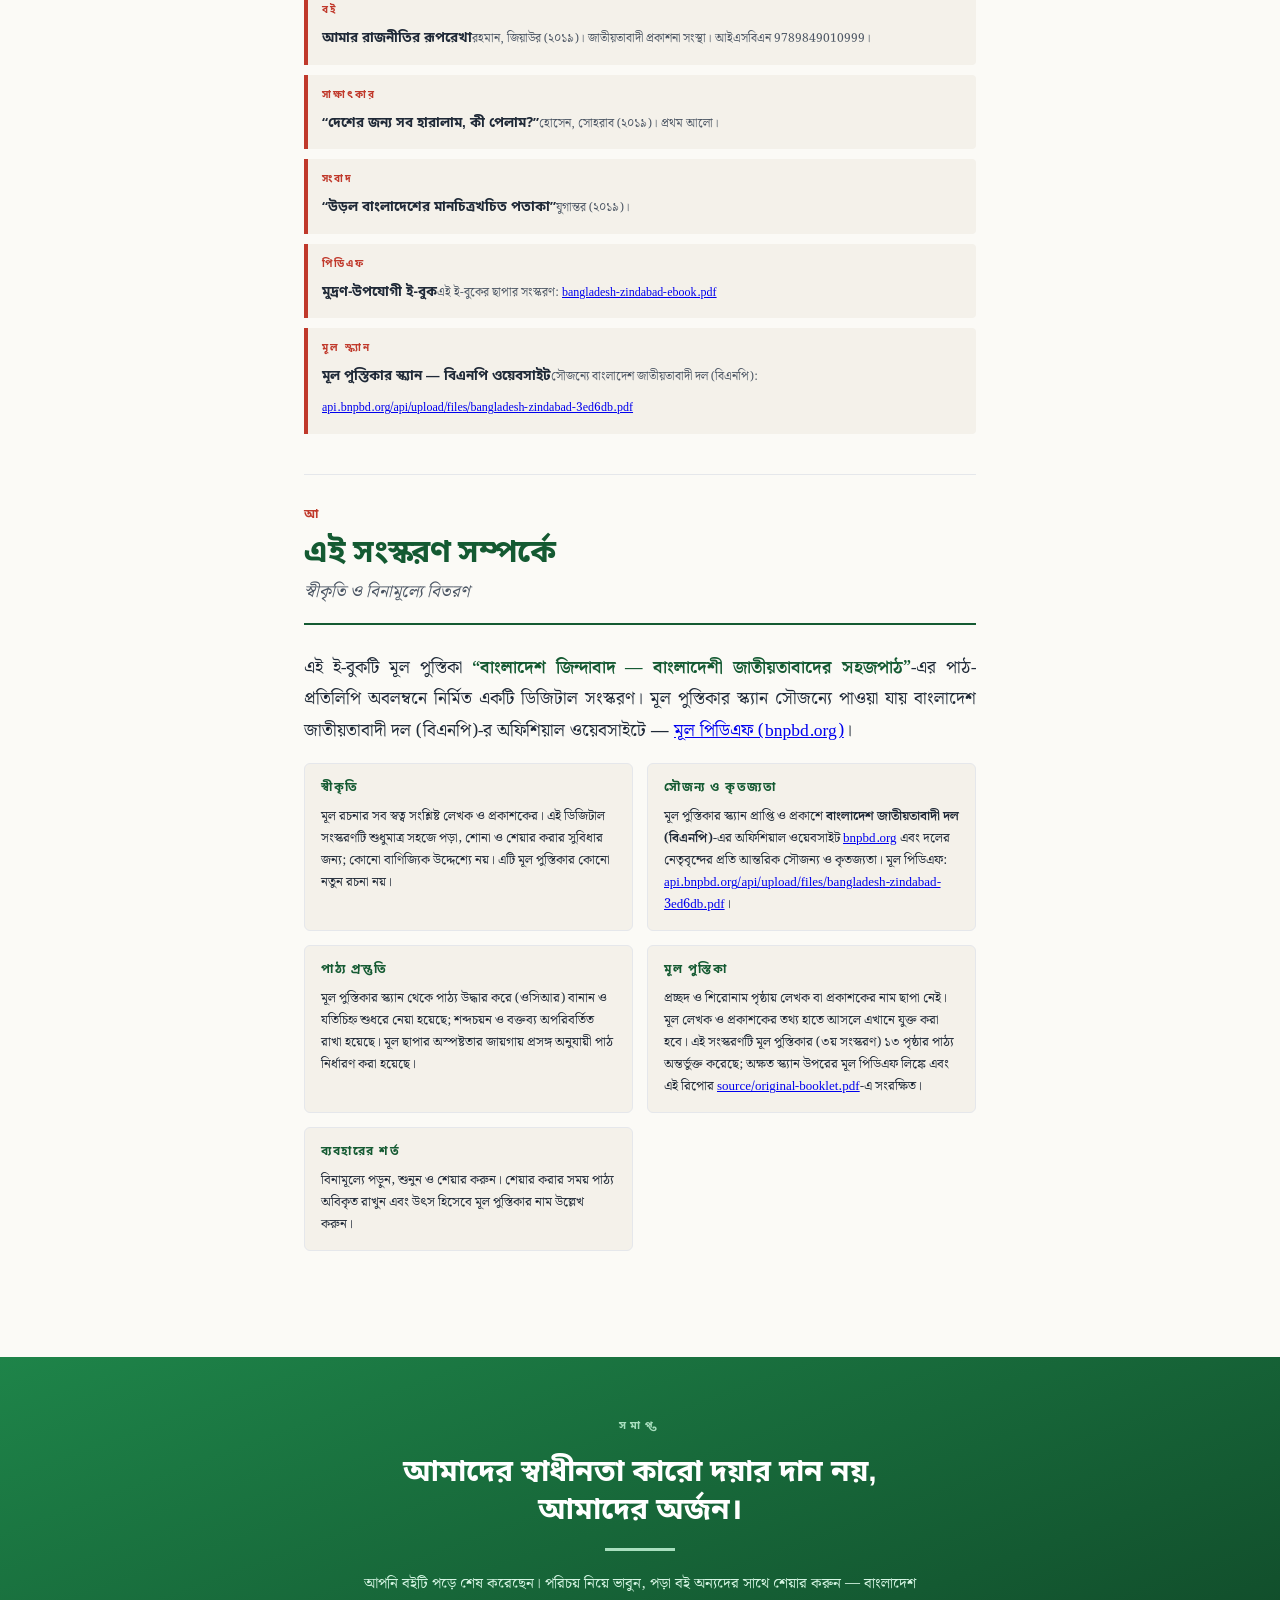
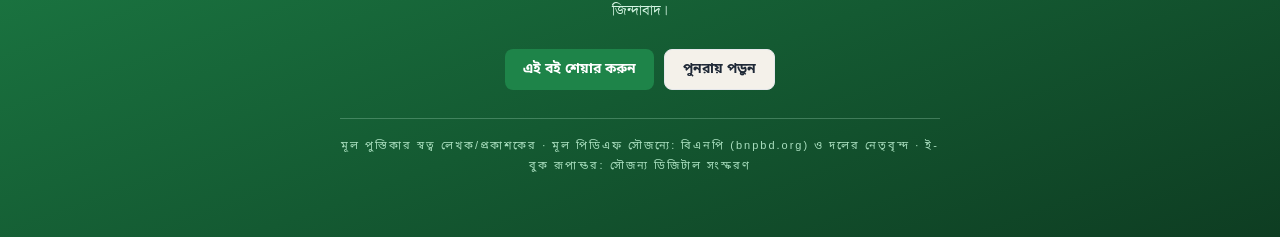
==== commit 478c9df6: "ট্যাগলাইনে মূল পিডিএফ লিঙ্ক ও বিএনপি-সৌজন্য - শেয়ার/OG/meta/hero/শেষ-পৃষ্ঠা ট্যাগলাইনে যুক্ত: মূল প" ====
--- a/index.html
+++ b/index.html
@@ -12,9 +12,9 @@
 <!-- Primary SEO -->
 <title>বাংলাদেশ জিন্দাবাদ — মূল পুস্তিকার সৌজন্য ই-বুক সংস্করণ</title>
 <meta name="title" content="বাংলাদেশ জিন্দাবাদ — মূল পুস্তিকার সৌজন্য ই-বুক সংস্করণ">
-<meta name="description" content="মূল মুদ্রিত পুস্তিকা ‘বাংলাদেশ জিন্দাবাদ — বাংলাদেশী জাতীয়তাবাদের সহজপাঠ’ (৩য় সংস্করণ)-এর সৌজন্য ই-বুক সংস্করণ। ৬টি অধ্যায়, শব্দকোষ ও তথ্যসূত্রসহ — পড়ুন, শুনুন, শেয়ার করুন। স্বত্ব মূল লেখক ও প্রকাশকের।">
+<meta name="description" content="মূল মুদ্রিত পুস্তিকা ‘বাংলাদেশ জিন্দাবাদ — বাংলাদেশী জাতীয়তাবাদের সহজপাঠ’ (৩য় সংস্করণ)-এর পাঠোপযোগী ই-বুক সংস্করণ। সৌজন্য ও কৃতজ্যতা: বাংলাদেশ জাতীয়তাবাদী দল (বিএনপি) — bnpbd.org ও দলের নেতৃবৃন্দ। স্বত্ব মূল লেখক ও প্রকাশকের।">
 <meta name="keywords" content="বাংলাদেশ, বাংলাদেশী জাতীয়তাবাদ, বিএনপি, জিয়াউর রহমান, বাংলা ই-বুক, Bangladesh, Bangladeshi Nationalism">
-<meta name="author" content="ই-বুক রূপান্তর: সৌজন্য ডিজিটাল উদ্যোগ (মূল পুস্তিকার স্বত্ব লেখক/প্রকাশকের — পুস্তিকায় নাম অমুদ্রিত)">
+<meta name="author" content="ই-বুক রূপান্তর: সৌজন্য ডিজিটাল উদ্যোগ · মূল পিডিএফ সৌজন্যে: বিএনপি (bnpbd.org) ও দলের নেতৃবৃন্দ · স্বত্ব মূল লেখক/প্রকাশকের">
 <meta name="robots" content="index, follow">
 <link rel="canonical" href="https://moniruzjaman.github.io/bangladesh-zindabad/">
 <meta name="theme-color" content="#006A4E">
@@ -23,7 +23,7 @@
 <meta property="og:type" content="website">
 <meta property="og:url" content="https://moniruzjaman.github.io/bangladesh-zindabad/">
 <meta property="og:title" content="বাংলাদেশ জিন্দাবাদ — মূল পুস্তিকার সৌজন্য ই-বুক সংস্করণ">
-<meta property="og:description" content="মূল মুদ্রিত পুস্তিকার পাঠোপযোগী ডিজিটাল সংস্করণ — পড়ুন, শুনুন, শেয়ার করুন। স্বত্ব মূল লেখক ও প্রকাশকের; ই-বুক রূপান্তর একটি সৌজন্য ডিজিটাল উদ্যোগ।">
+<meta property="og:description" content="মূল মুদ্রিত পুস্তিকার পাঠোপযোগী ডিজিটাল সংস্করণ। সৌজন্য ও কৃতজ্যতা: বাংলাদেশ জাতীয়তাবাদী দল (বিএনপি) — bnpbd.org ও দলের নেতৃবৃন্দ। স্বত্ব মূল লেখক ও প্রকাশকের।">
 <meta property="og:locale" content="bn_BD">
 <meta property="og:image" content="https://moniruzjaman.github.io/bangladesh-zindabad/og-image.jpg">
 <meta property="og:image:type" content="image/jpeg">
@@ -35,7 +35,7 @@
 <meta name="twitter:card" content="summary_large_image">
 <meta name="twitter:url" content="https://moniruzjaman.github.io/bangladesh-zindabad/">
 <meta name="twitter:title" content="বাংলাদেশ জিন্দাবাদ — মূল পুস্তিকার সৌজন্য ই-বুক সংস্করণ">
-<meta name="twitter:description" content="মূল মুদ্রিত পুস্তিকার পাঠোপযোগী ডিজিটাল সংস্করণ — পড়ুন, শুনুন, শেয়ার করুন। স্বত্ব মূল লেখক ও প্রকাশকের; ই-বুক রূপান্তর একটি সৌজন্য ডিজিটাল উদ্যোগ।">
+<meta name="twitter:description" content="মূল মুদ্রিত পুস্তিকার পাঠোপযোগী ডিজিটাল সংস্করণ। সৌজন্য ও কৃতজ্যতা: বাংলাদেশ জাতীয়তাবাদী দল (বিএনপি) — bnpbd.org ও দলের নেতৃবৃন্দ। স্বত্ব মূল লেখক ও প্রকাশকের।">
 <meta name="twitter:image" content="https://moniruzjaman.github.io/bangladesh-zindabad/og-image.jpg">
 <meta name="twitter:image:alt" content="বাংলাদেশ জিন্দাবাদ — মূল পুস্তিকার সৌজন্য ই-বুক">
 
@@ -87,11 +87,12 @@
   "bookFormat": "https://schema.org/EBook",
   "genre": ["রাজনীতি", "জাতীয়তাবাদ", "ইতিহাস"],
   "keywords": "বাংলাদেশ, বাংলাদেশী জাতীয়তাবাদ, বিএনপি, জিয়াউর রহমান, বাংলা ই-বুক",
-  "description": "মূল মুদ্রিত পুস্তিকার (৩য় সংস্করণ) পাঠোপযোগী ই-বুক সংস্করণ। ৬টি অধ্যায়, শব্দকোষ ও তথ্যসূত্রসহ। মূল পাঠ্যের স্বত্ব লেখক ও প্রকাশকের; ই-বুক রূপান্তর একটি সৌজন্য ডিজিটাল পাঠ-উদ্যোগ।",
+  "description": "মূল মুদ্রিত পুস্তিকার (৩য় সংস্করণ) পাঠোপযোগী ই-বুক সংস্করণ। ৬টি অধ্যায়, শব্দকোষ ও তথ্যসূত্রসহ। মূল পাঠ্যের স্বত্ব লেখক ও প্রকাশকের। সৌজন্য ও কৃতজ্যতা: বাংলাদেশ জাতীয়তাবাদী দল (বিএনপি) — bnpbd.org ও দলের নেতৃবৃন্দ।",
   "copyrightHolder": {
     "@type": "Organization",
     "name": "মূল পুস্তিকার লেখক ও প্রকাশক (পুস্তিকায় নাম অমুদ্রিত)"
   },
+  "isBasedOn": "https://api.bnpbd.org/api/upload/files/bangladesh-zindabad-3ed6db.pdf",
   "image": "https://moniruzjaman.github.io/bangladesh-zindabad/og-image.jpg",
   "url": "https://moniruzjaman.github.io/bangladesh-zindabad/",
   "numberOfPages": 13,
@@ -267,7 +268,7 @@
       <img src="og-image.jpg" alt="প্রিভিউ" class="share-preview-img">
       <div class="share-preview-text">
         <div class="share-preview-title">বাংলাদেশ জিন্দাবাদ — মূল পুস্তিকার সৌজন্য ই-বুক সংস্করণ</div>
-        <div class="share-preview-desc">মূল মুদ্রিত পুস্তিকার ডিজিটাল সংস্করণ — পড়ুন, শুনুন, শেয়ার করুন, বিনামূল্যে।</div>
+        <div class="share-preview-desc">মূল মুদ্রিত পুস্তিকার ডিজিটাল সংস্করণ। সৌজন্য: বিএনপি (bnpbd.org) ও দলের নেতৃবৃন্দ · মূল পিডিএফ bnpbd.org-এ।</div>
         <div class="share-preview-url">moniruzjaman.github.io</div>
       </div>
     </div>
@@ -334,7 +335,7 @@
       <h1 class="hero-title">বাংলাদেশ<br>জিন্দাবাদ</h1>
       <div class="hero-rule"></div>
       <p class="hero-subtitle">বাংলাদেশী জাতীয়তাবাদের সহজপাঠ</p>
-      <div class="hero-tagline">মূল পুস্তিকার সম্পূর্ণ ডিজিটাল সংস্করণ — পড়ুন · শুনুন · শেয়ার করুন, বিনামূল্যে</div>
+      <div class="hero-tagline">মূল পুস্তিকার সম্পূর্ণ ডিজিটাল সংস্করণ — পড়ুন · শুনুন · শেয়ার করুন, বিনামূল্যে · সৌজন্য: বিএনপি (bnpbd.org) ও দলের নেতৃবৃন্দ</div>
       <div class="hero-actions">
         <button class="btn-primary btn-hero" id="btnHeroStart">
           <svg width="18" height="18" viewBox="0 0 24 24" fill="currentColor"><polygon points="5 3 19 12 5 21 5 3"/></svg>
@@ -378,7 +379,7 @@
         <button class="btn-primary" id="btnEndShare">এই বই শেয়ার করুন</button>
         <button class="btn-secondary" id="btnEndRestart">পুনরায় পড়ুন</button>
       </div>
-      <p class="book-end-foot">মূল পুস্তিকার স্বত্ব লেখক/প্রকাশকের · ই-বুক রূপান্তর: সৌজন্য ডিজিটাল সংস্করণ · বাংলা · বিনামূল্যে বিতরণযোগ্য</p>
+      <p class="book-end-foot">মূল পুস্তিকার স্বত্ব লেখক/প্রকাশকের · মূল পিডিএফ সৌজন্যে: বিএনপি (bnpbd.org) ও দলের নেতৃবৃন্দ · ই-বুক রূপান্তর: সৌজন্য ডিজিটাল সংস্করণ</p>
     </div>
   </section>
 
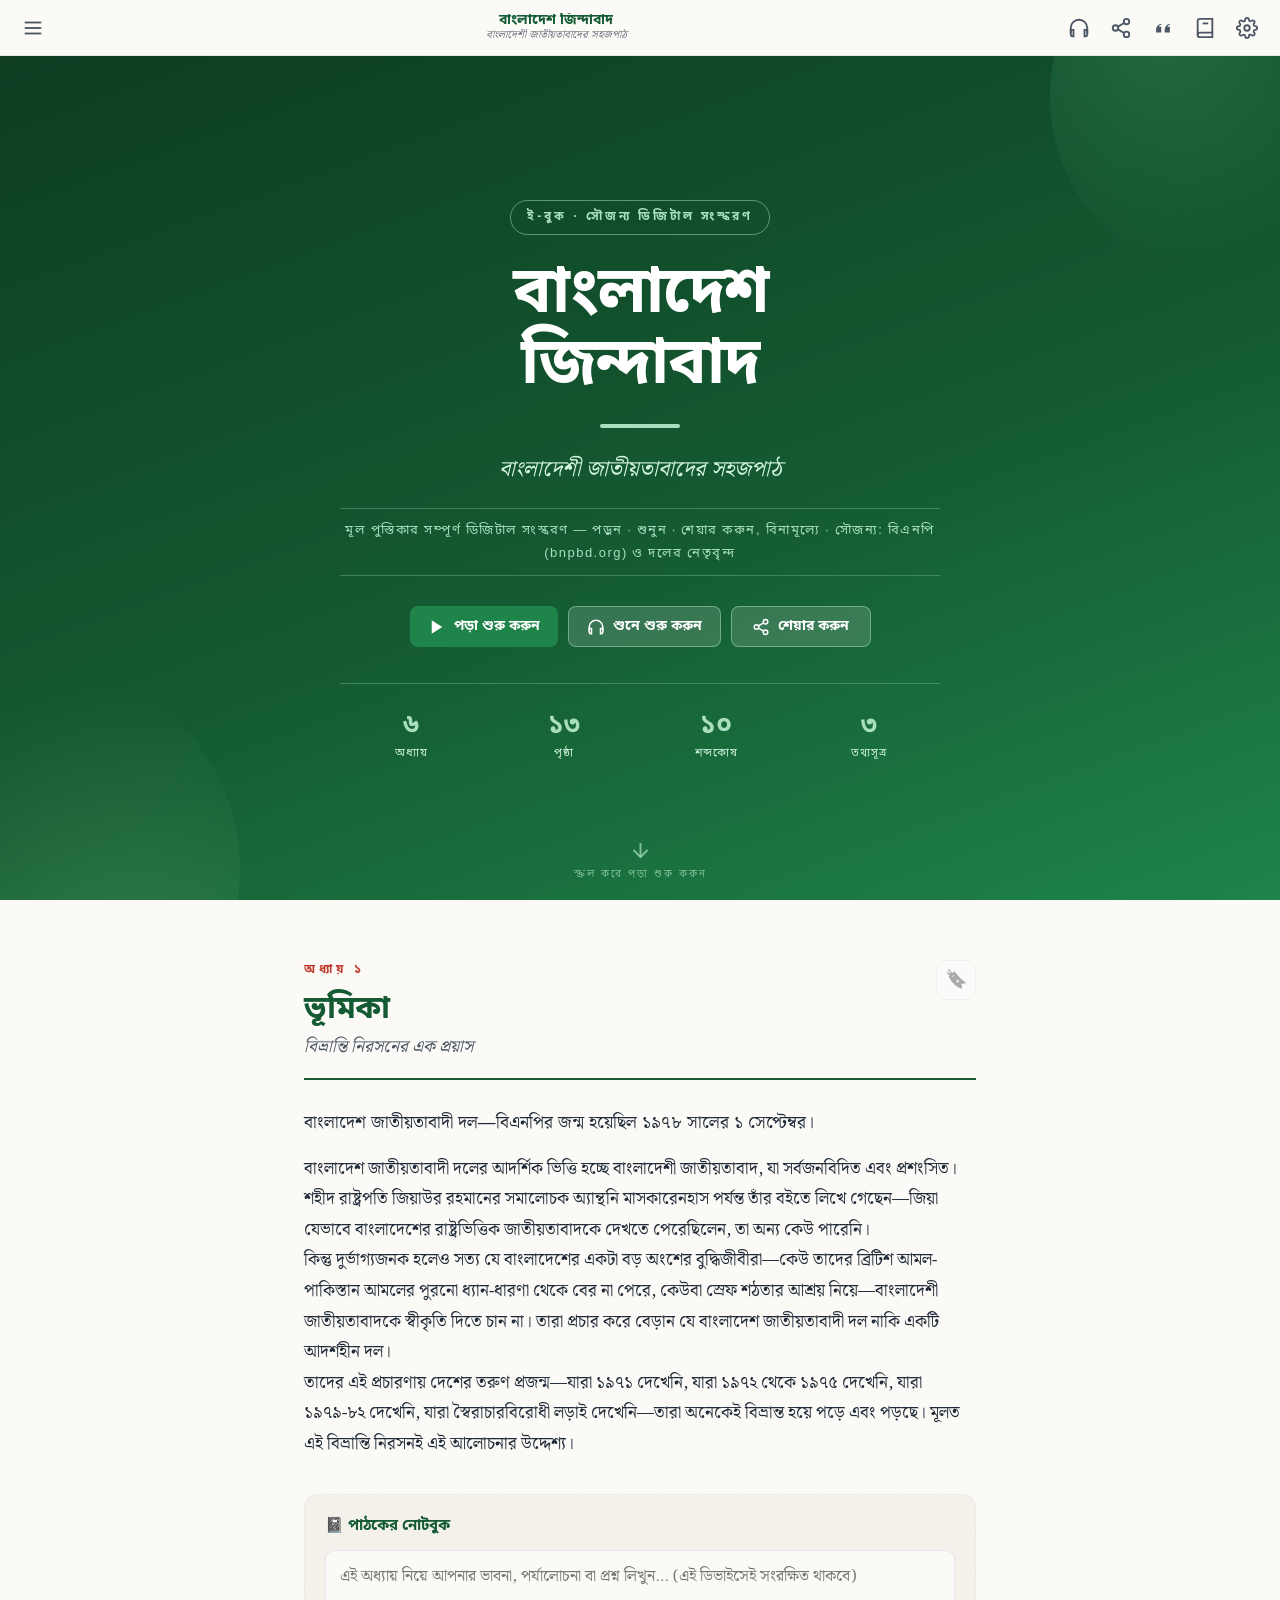
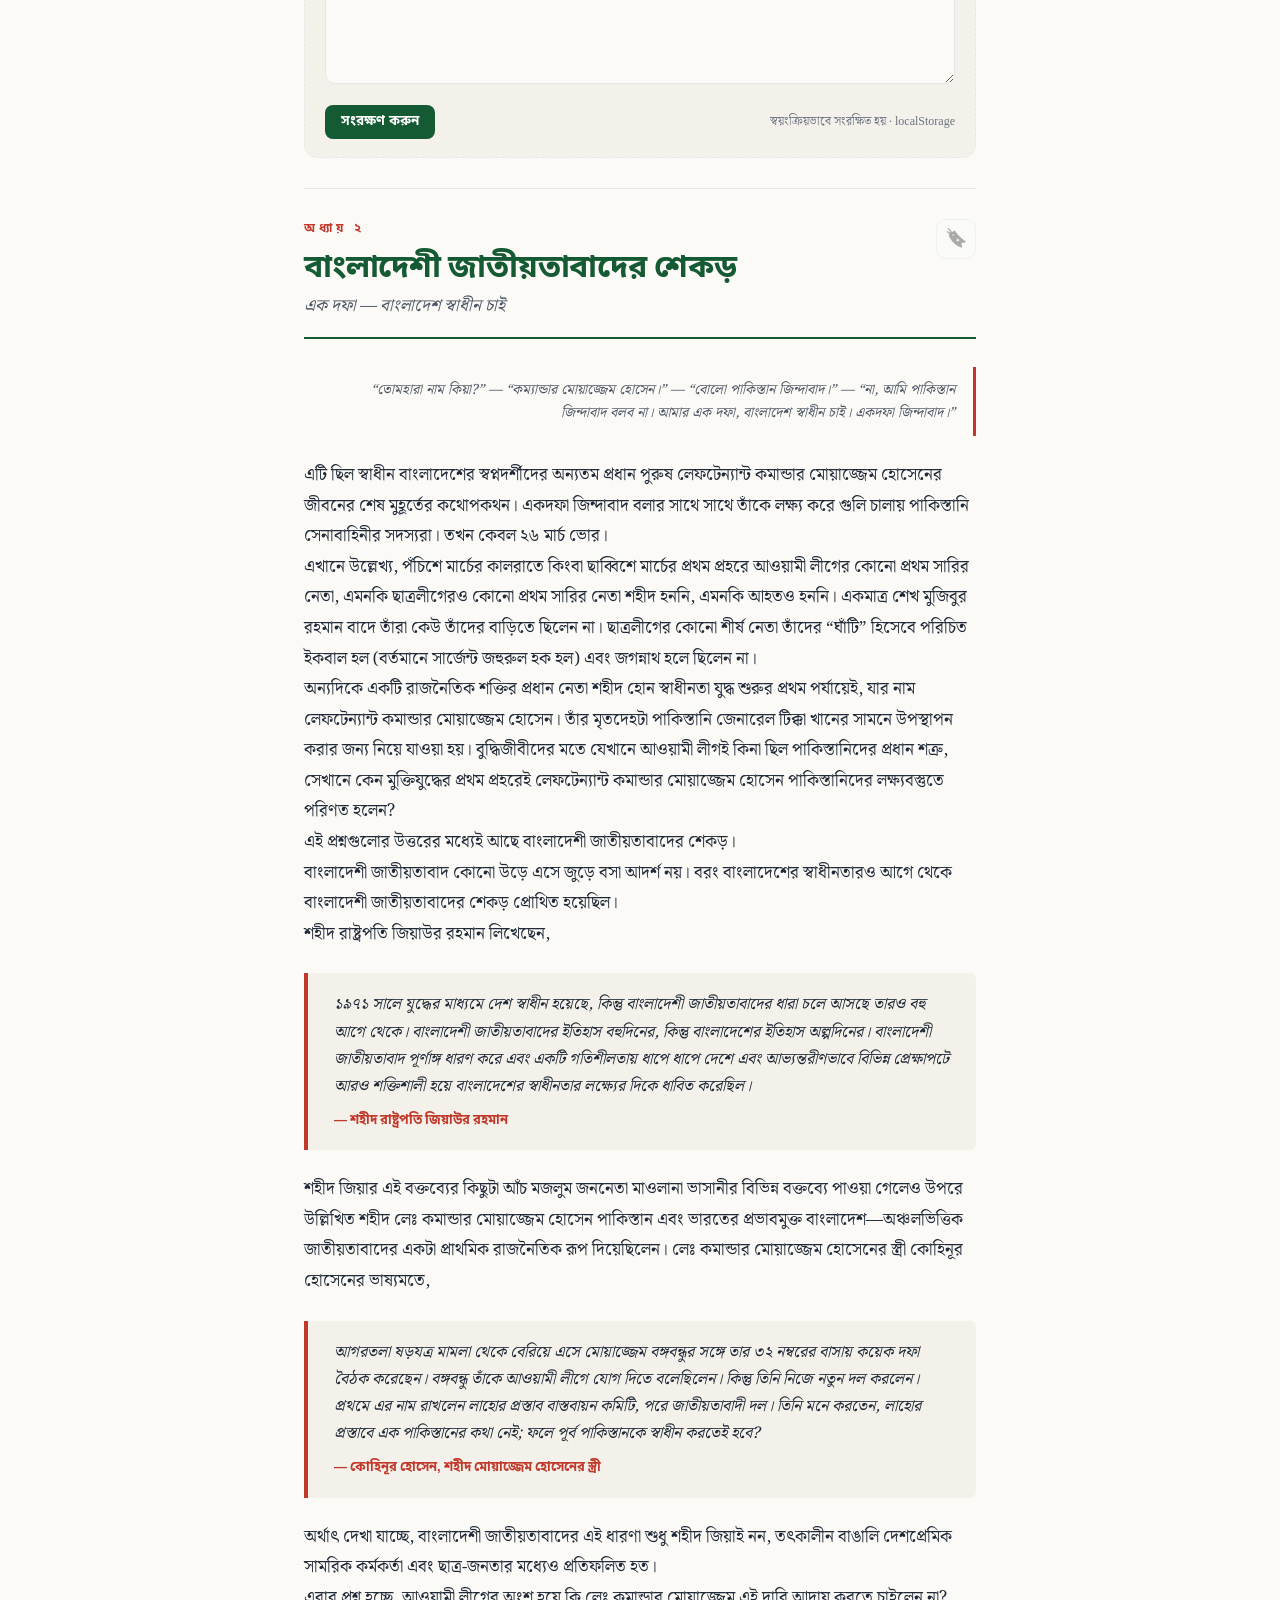
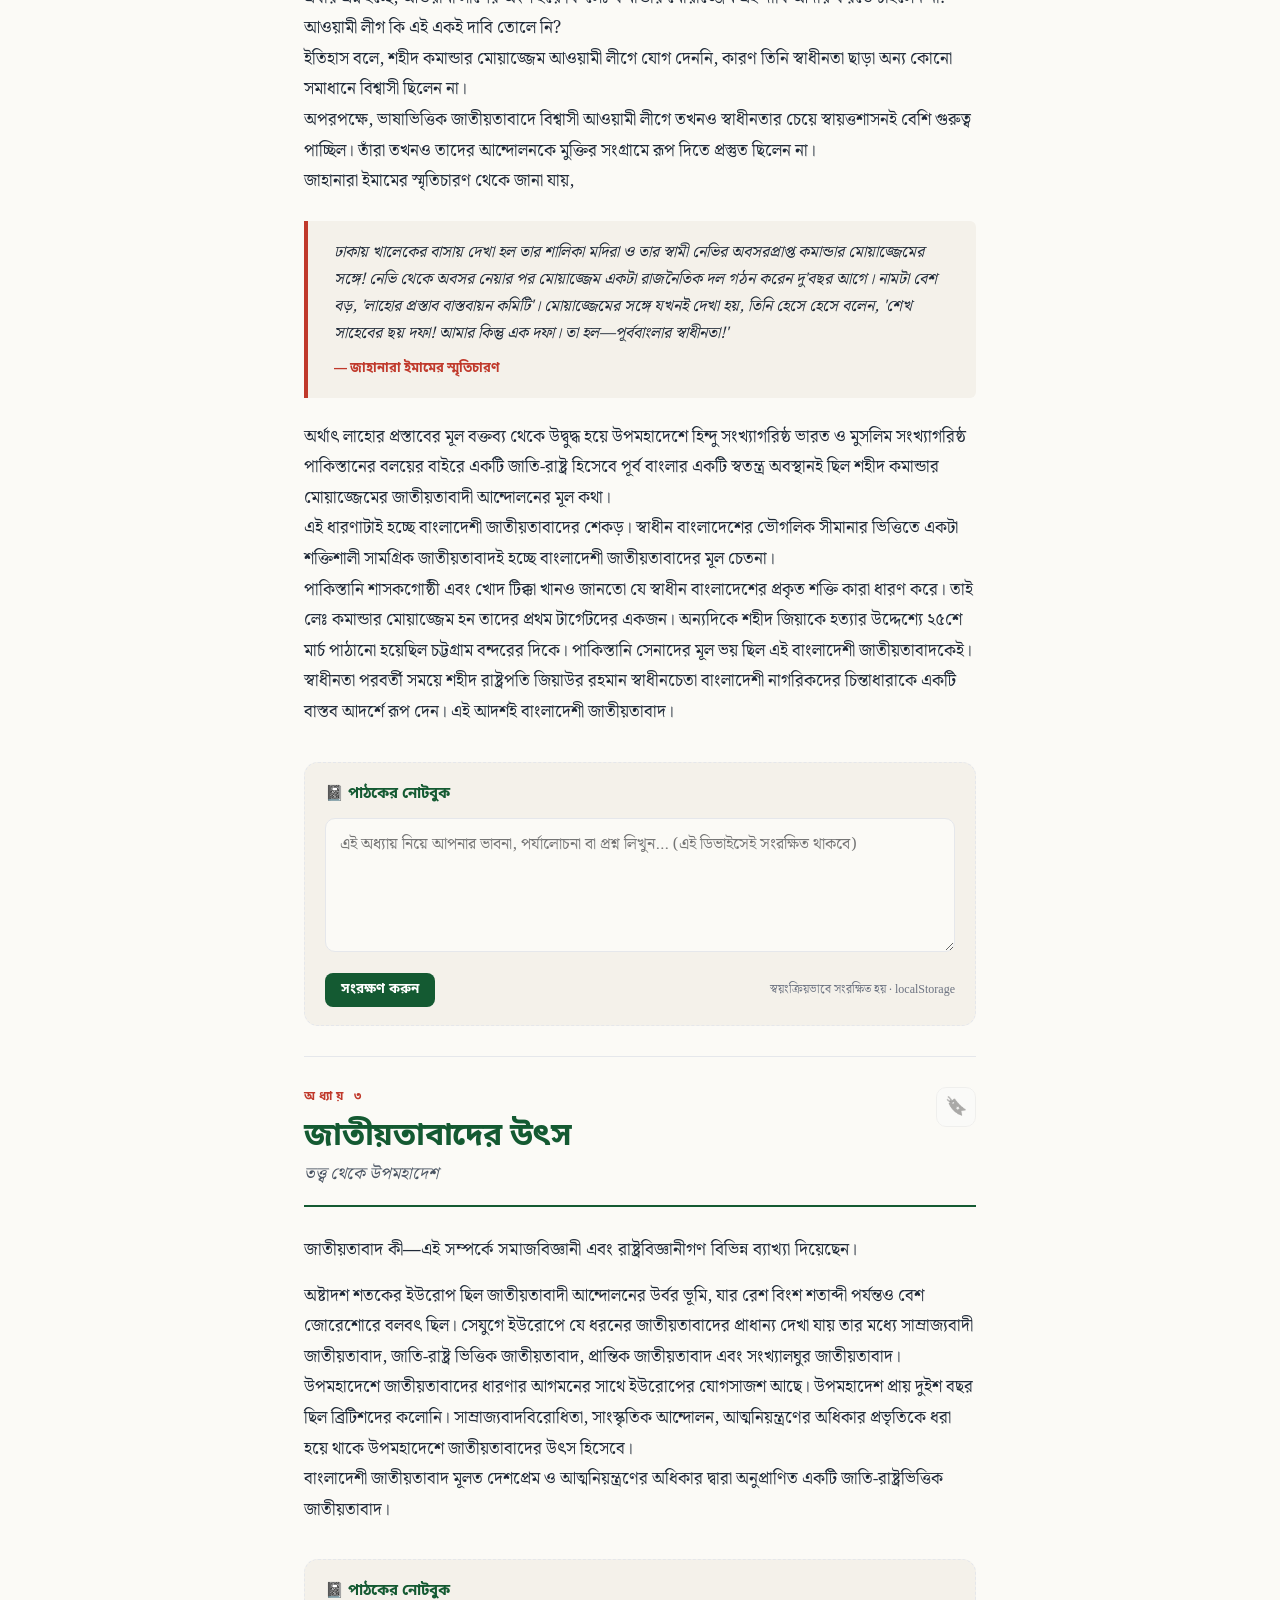
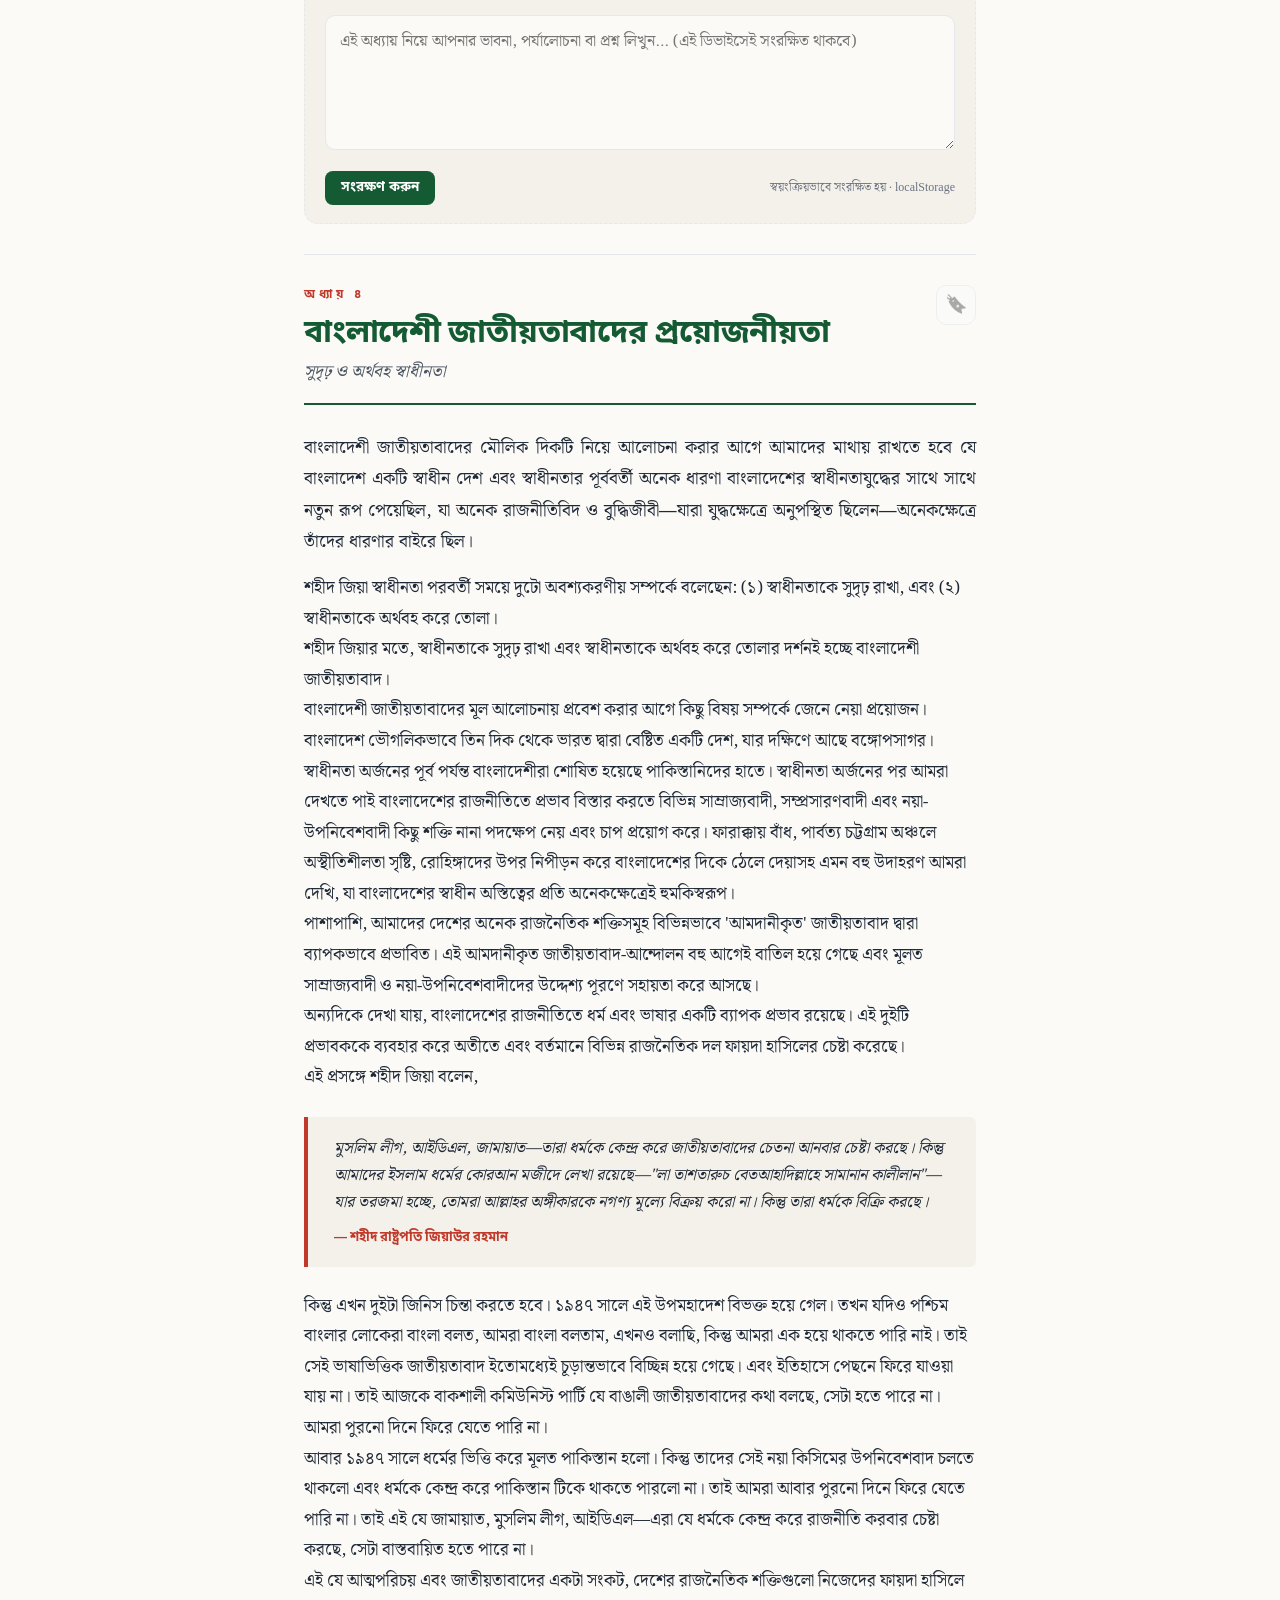
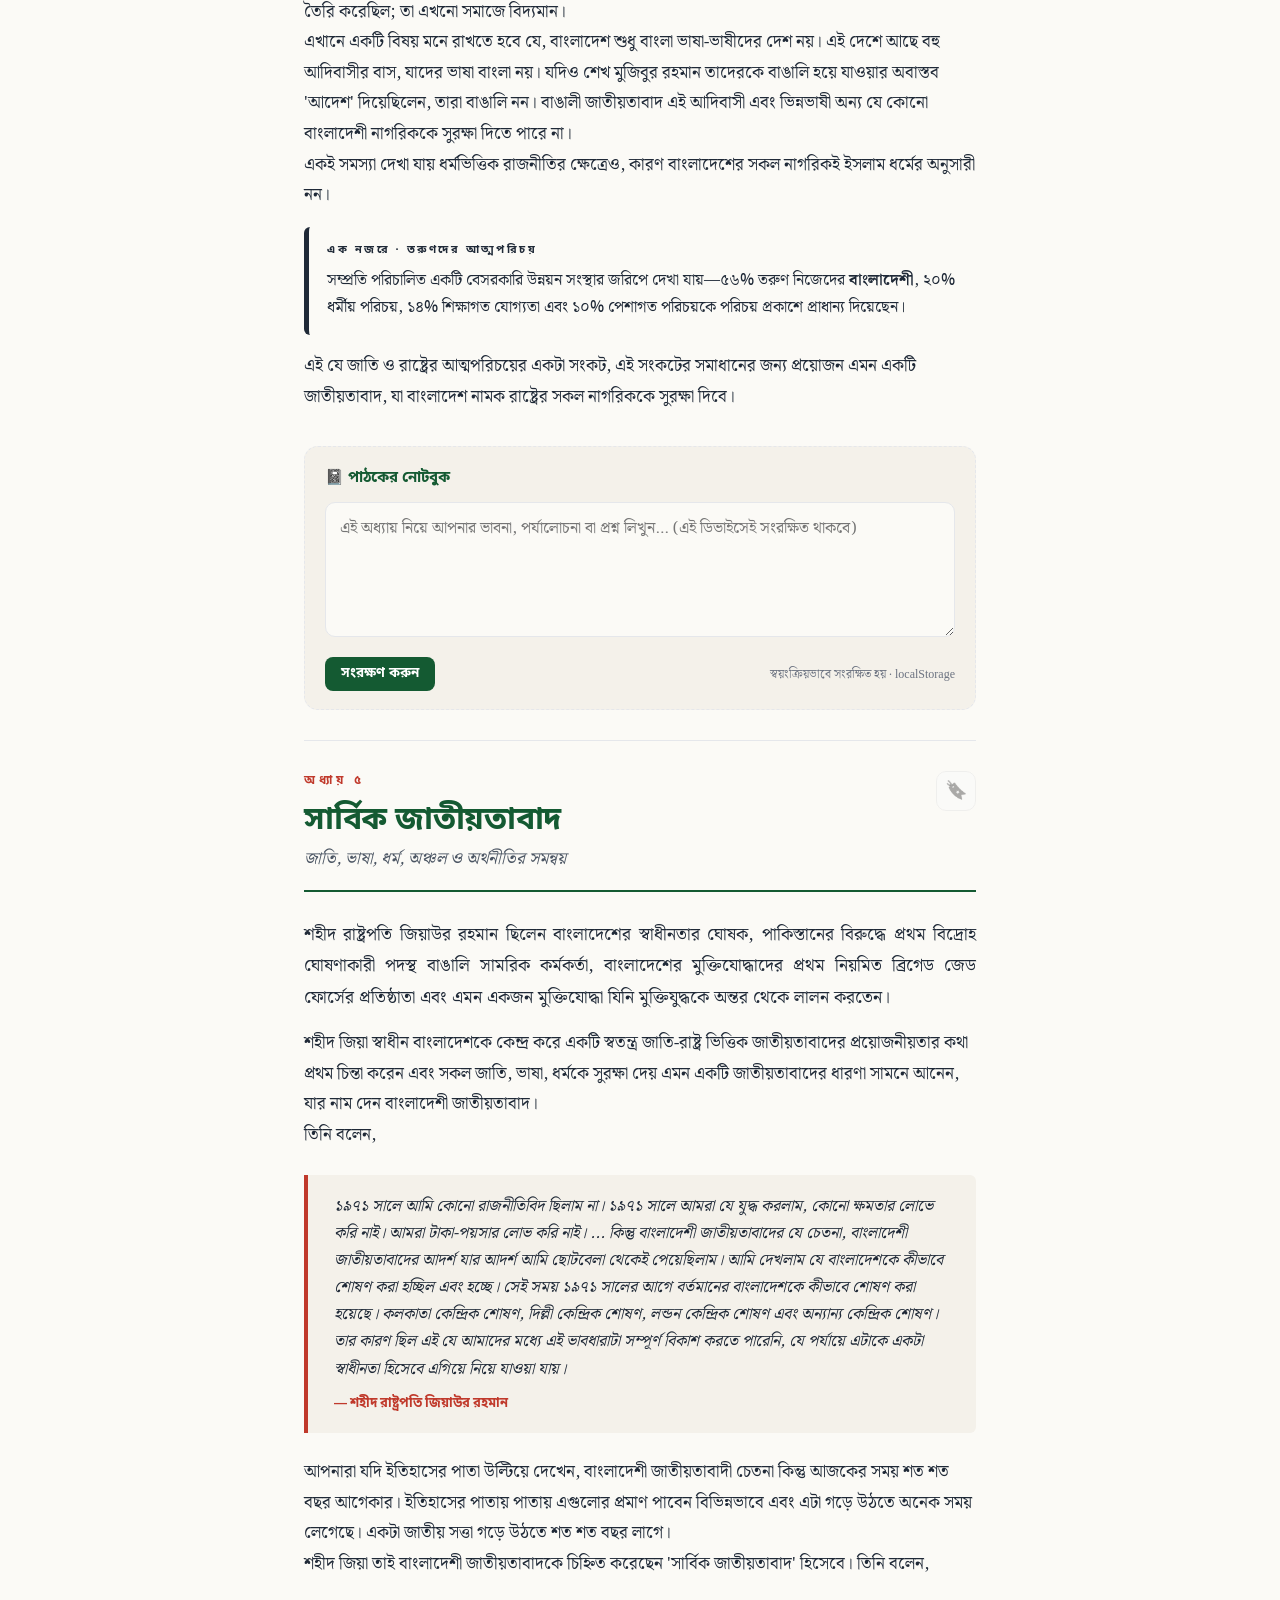
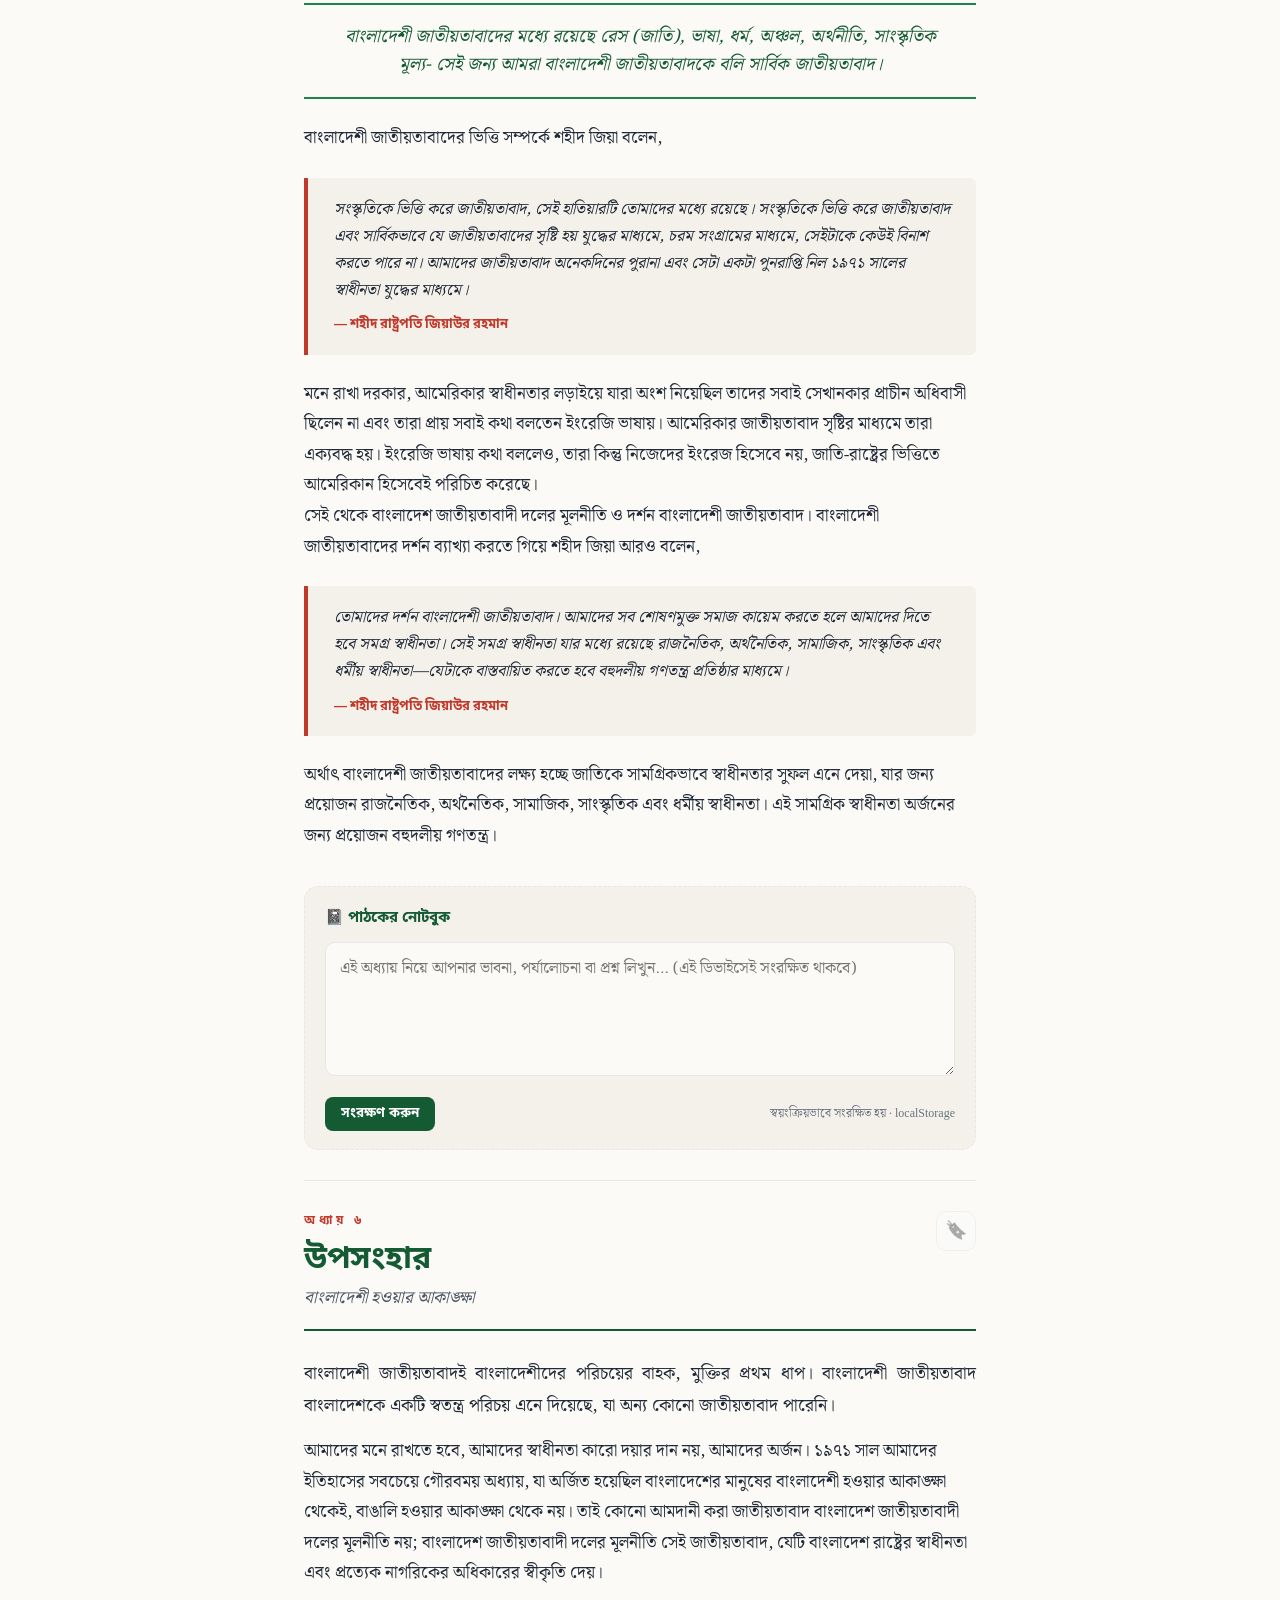
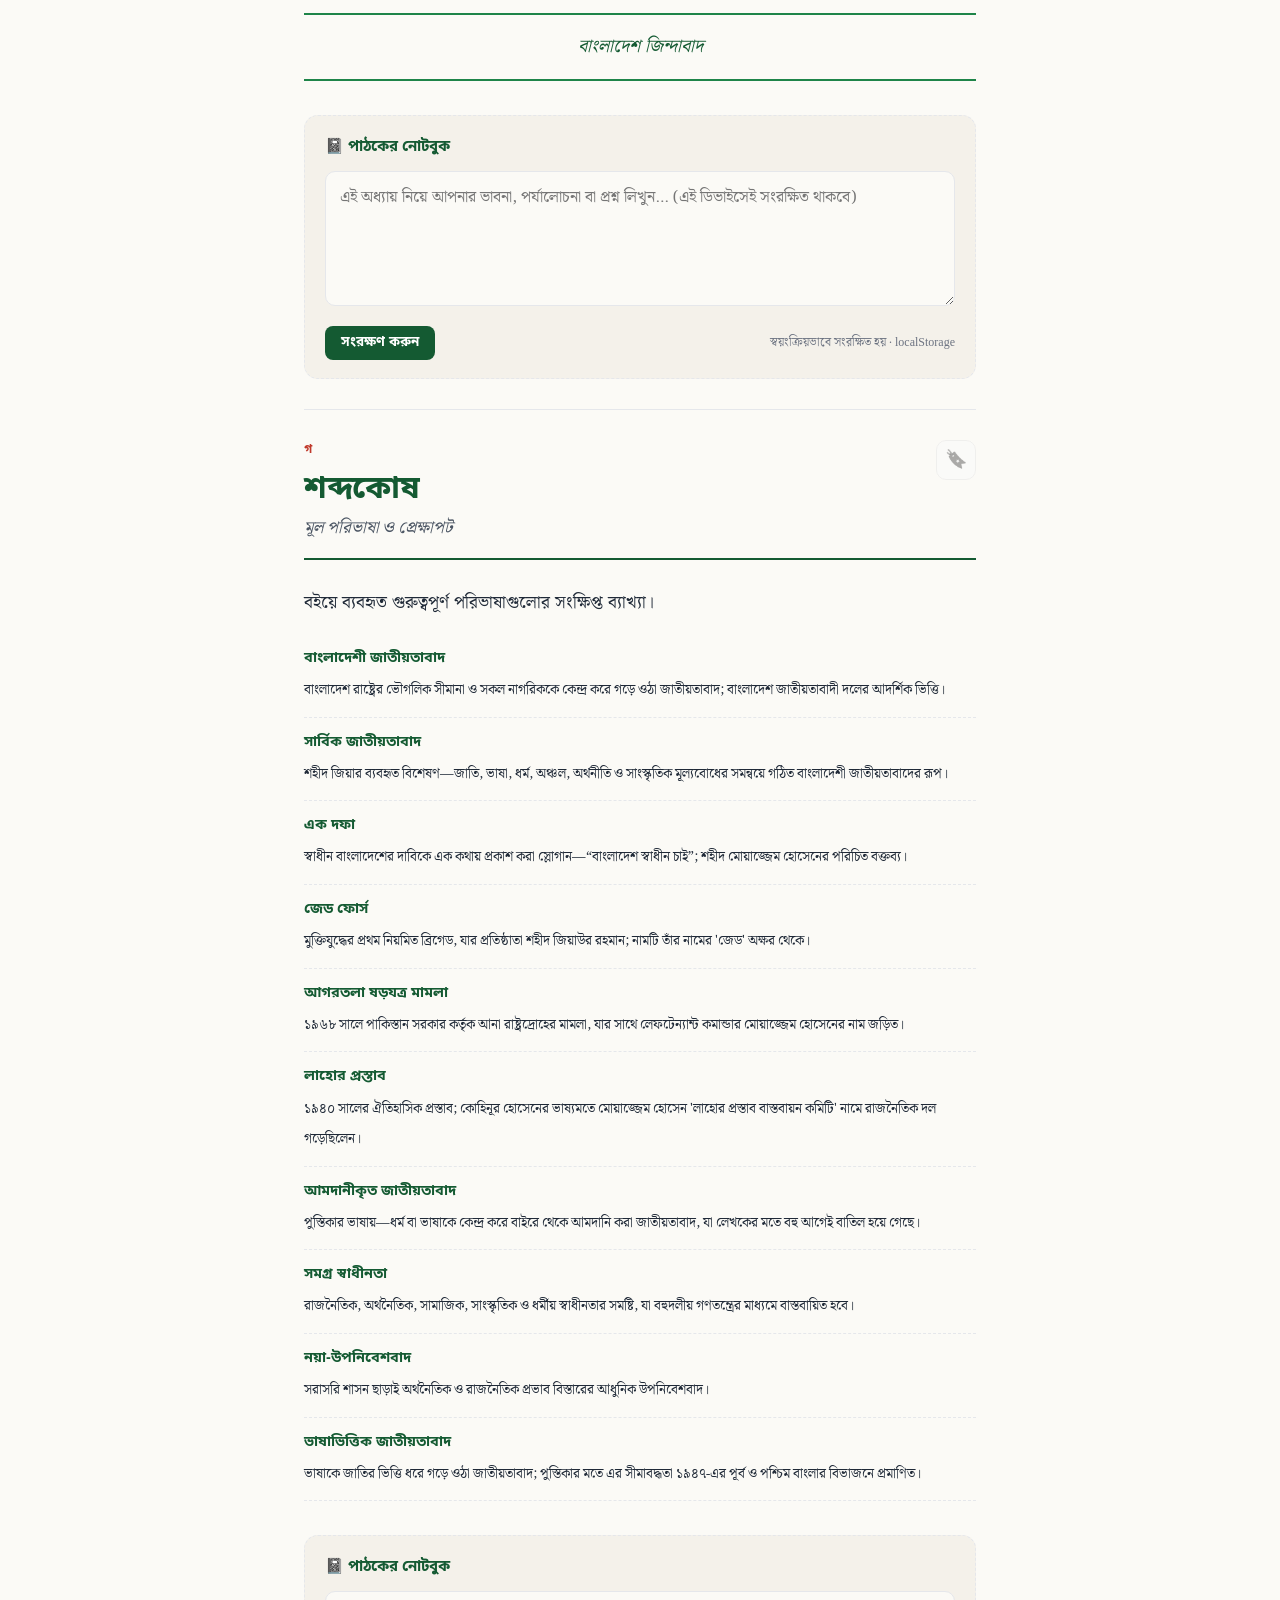
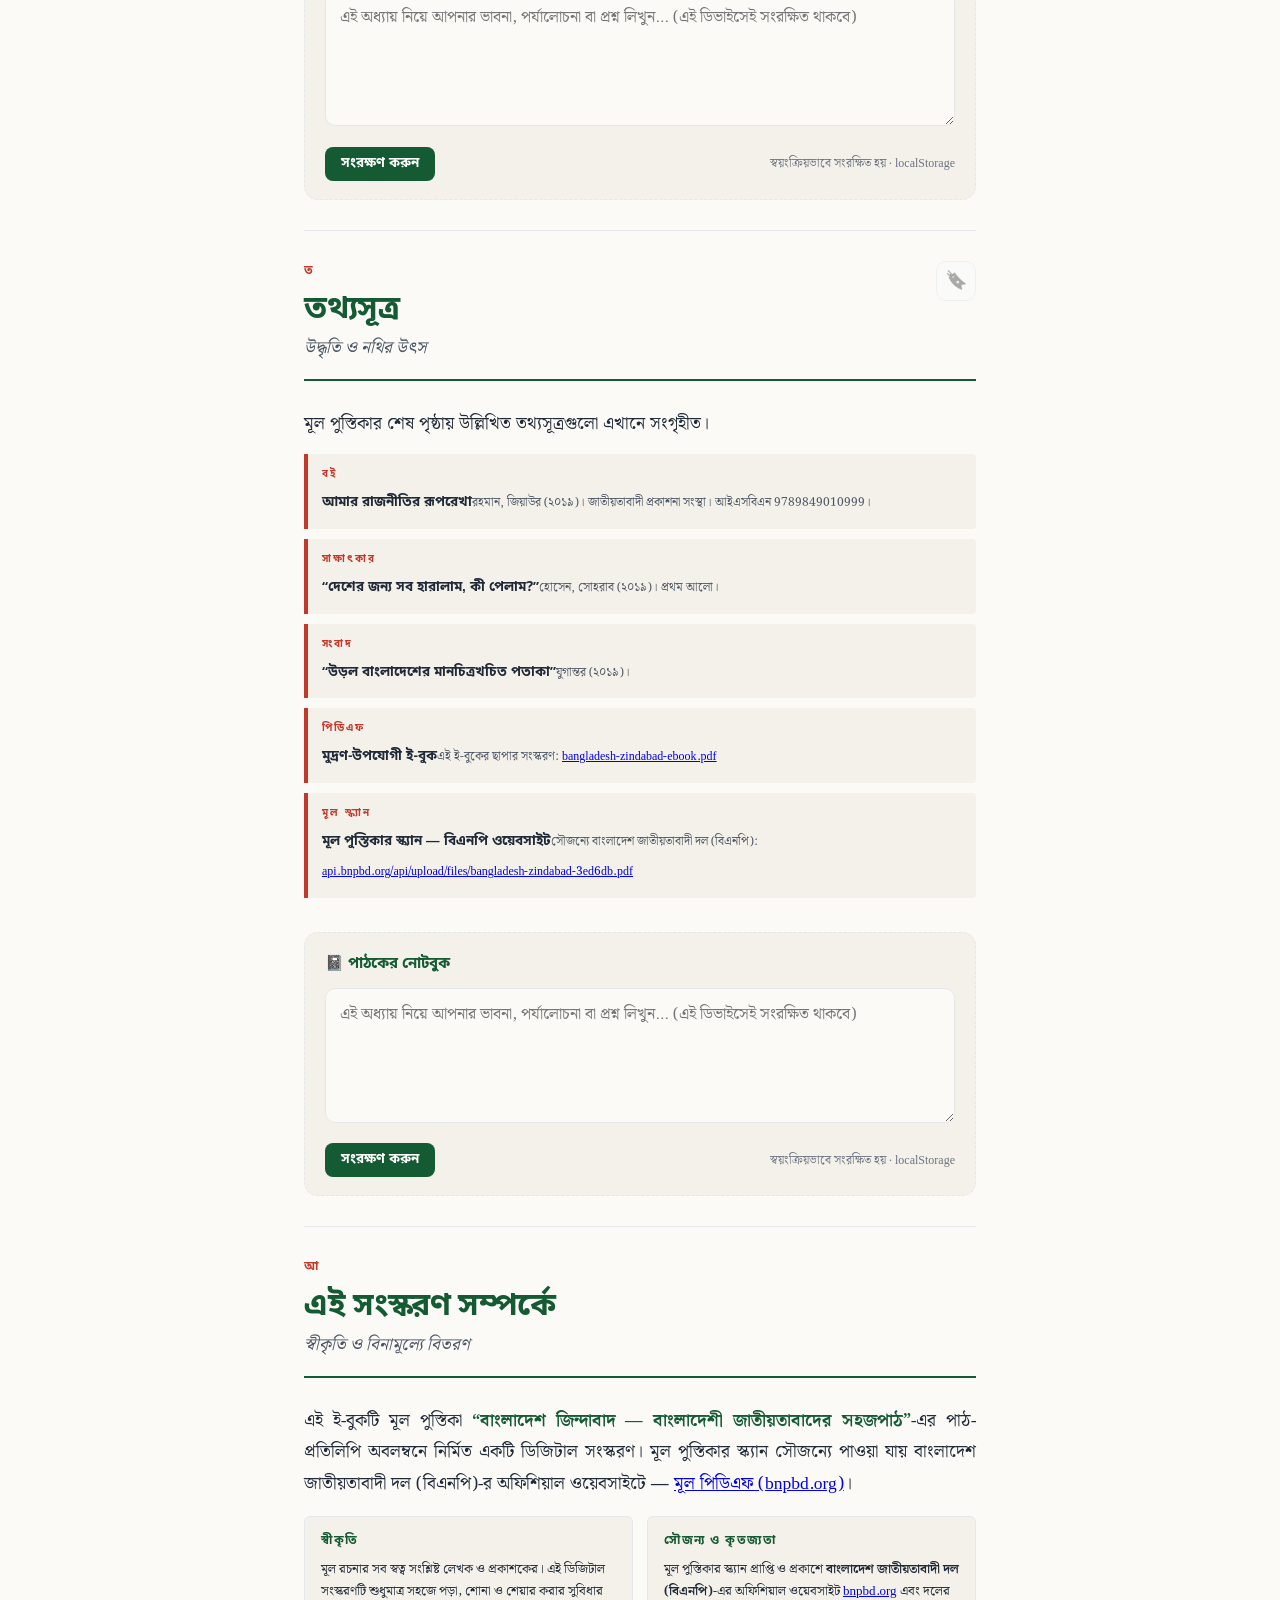
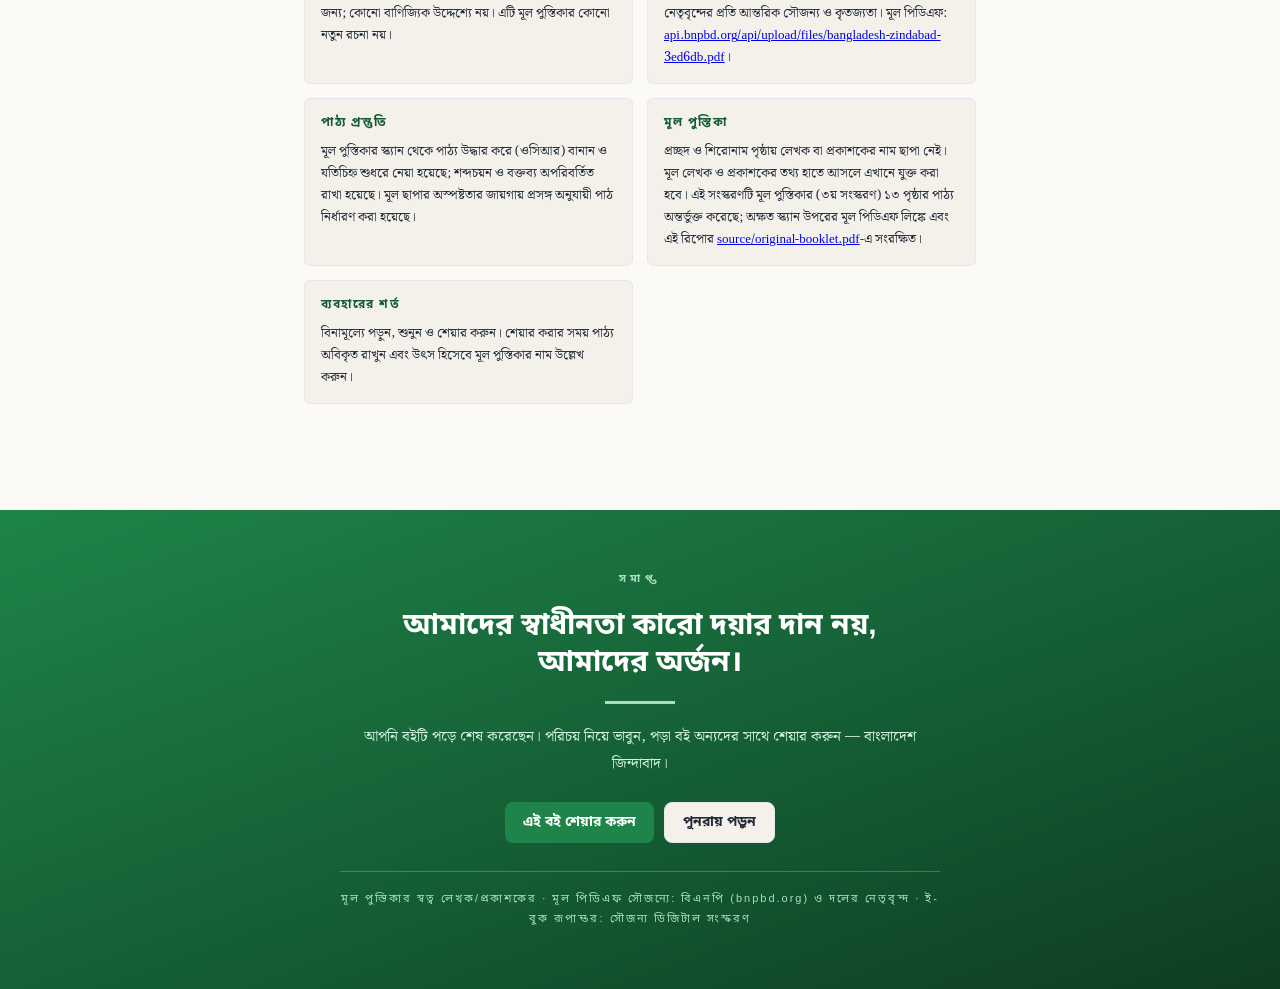
==== commit 6285c17f: "নতুন ফিচার: উক্তি কার্ড মেকার + পাঠকের নোটবুক ও বুকমার্কিং উক্তি কার্ড (js/quotecard.js): - বইয়ের য" ====
--- a/index.html
+++ b/index.html
@@ -68,6 +68,7 @@
 
 <!-- CSS -->
 <link rel="stylesheet" href="css/reader.css">
+<link rel="stylesheet" href="css/extras.css">
 
 <!-- ============================================================
      JSON-LD Structured Data — Book schema for Google/Rich Snippets
@@ -145,6 +146,12 @@
     <button class="icon-btn" id="btnShare" aria-label="শেয়ার করুন" title="শেয়ার করুন">
       <svg width="22" height="22" viewBox="0 0 24 24" fill="none" stroke="currentColor" stroke-width="2"><circle cx="18" cy="5" r="3"/><circle cx="6" cy="12" r="3"/><circle cx="18" cy="19" r="3"/><line x1="8.59" y1="13.51" x2="15.42" y2="17.49"/><line x1="15.41" y1="6.51" x2="8.59" y2="10.49"/></svg>
     </button>
+    <button class="icon-btn" id="btnQuote" aria-label="উক্তি কার্ড" title="উক্তি কার্ড তৈরি করুন">
+      <svg width="22" height="22" viewBox="0 0 24 24" fill="currentColor"><path d="M10.1 7.3c-3.2.5-5.6 3.2-5.6 6.6V17h5.6v-6.4H7.3c.6-1.4 1.8-2.4 3.3-2.8l-.5-.5zm9.4 0c-3.2.5-5.6 3.2-5.6 6.6V17h5.6v-6.4h-2.8c.6-1.4 1.8-2.4 3.3-2.8l-.5-.5z"/></svg>
+    </button>
+    <button class="icon-btn" id="btnJournal" aria-label="পাঠকের নোটবুক" title="পাঠকের নোটবুক ও বুকমার্ক">
+      <svg width="22" height="22" viewBox="0 0 24 24" fill="none" stroke="currentColor" stroke-width="2"><path d="M4 19.5A2.5 2.5 0 0 1 6.5 17H20"/><path d="M6.5 2H20v20H6.5A2.5 2.5 0 0 1 4 19.5v-15A2.5 2.5 0 0 1 6.5 2z"/><line x1="9.5" y1="7" x2="15.5" y2="7"/></svg>
+    </button>
     <button class="icon-btn" id="btnSettings" aria-label="সেটিংস" title="পড়ার সেটিংস">
       <svg width="22" height="22" viewBox="0 0 24 24" fill="none" stroke="currentColor" stroke-width="2"><circle cx="12" cy="12" r="3"/><path d="M19.4 15a1.65 1.65 0 0 0 .33 1.82l.06.06a2 2 0 0 1 0 2.83 2 2 0 0 1-2.83 0l-.06-.06a1.65 1.65 0 0 0-1.82-.33 1.65 1.65 0 0 0-1 1.51V21a2 2 0 0 1-4 0v-.09A1.65 1.65 0 0 0 9 19.4a1.65 1.65 0 0 0-1.82.33l-.06.06a2 2 0 0 1-2.83 0 2 2 0 0 1 0-2.83l.06-.06a1.65 1.65 0 0 0 .33-1.82 1.65 1.65 0 0 0-1.51-1H3a2 2 0 0 1 0-4h.09A1.65 1.65 0 0 0 4.6 9a1.65 1.65 0 0 0-.33-1.82l-.06-.06a2 2 0 0 1 0-2.83 2 2 0 0 1 2.83 0l.06.06a1.65 1.65 0 0 0 1.82.33H9a1.65 1.65 0 0 0 1-1.51V3a2 2 0 0 1 4 0v.09a1.65 1.65 0 0 0 1 1.51 1.65 1.65 0 0 0 1.82-.33l.06-.06a2 2 0 0 1 2.83 0 2 2 0 0 1 0 2.83l-.06.06a1.65 1.65 0 0 0-.33 1.82V9a1.65 1.65 0 0 0 1.51 1H21a2 2 0 0 1 0 4h-.09a1.65 1.65 0 0 0-1.51 1z"/></svg>
     </button>
@@ -322,6 +329,93 @@
     </div>
   </div>
 </div>
+
+<!-- ============================================================
+     QUOTE CARD MODAL — উক্তি কার্ড (1200×675 PNG, ৫ থিম)
+     ============================================================ -->
+<div class="share-modal" id="quoteModal">
+  <div class="share-modal-content">
+    <div class="share-modal-header">
+      <h2 class="share-modal-title">উক্তি কার্ড তৈরি করুন</h2>
+      <button class="icon-btn share-close" id="btnCloseQuote" aria-label="বন্ধ করুন">
+        <svg width="20" height="20" viewBox="0 0 24 24" fill="none" stroke="currentColor" stroke-width="2"><line x1="18" y1="6" x2="6" y2="18"/><line x1="6" y1="6" x2="18" y2="18"/></svg>
+      </button>
+    </div>
+    <div class="qc-body">
+      <label class="qc-label" for="qcText">বইয়ের যেকোনো স্মরণীয় উক্তি বা পছন্দের অনুচ্ছেদ লিখুন / পাঠ্য নির্বাচন করুন</label>
+      <textarea id="qcText" class="qc-text" maxlength="600" placeholder="উক্তি এখানে লিখুন, অথবা বইয়ের কোনো অংশ নির্বাচন করে ভাসমান ‘কার্ড বানান’ বোতাম চাপুন…"></textarea>
+      <div class="qc-presets">
+        <button type="button" class="qc-preset" data-quote="আমাদের স্বাধীনতা কারো দয়ার দান নয়, আমাদের অর্জন।">আমাদের স্বাধীনতা কারো দয়ার দান নয়…</button>
+        <button type="button" class="qc-preset" data-quote="স্বাধীনতাকে সুদৃঢ় রাখা এবং স্বাধীনতাকে অর্থবহ করে তোলা — এই দুটোই আমাদের অবশ্যকরণীয়।">সুদৃঢ় ও অর্থবহ স্বাধীনতা…</button>
+        <button type="button" class="qc-preset" data-quote="এক দফা — বাংলাদেশ স্বাধীন চাই।">এক দফা — বাংলাদেশ স্বাধীন চাই</button>
+      </div>
+
+      <label class="qc-label">নান্দনিক থিম</label>
+      <div class="qc-themes">
+        <button type="button" class="qc-theme" data-qtheme="dark-green"><span class="qc-swatch" data-qtheme="dark-green"></span>গাঢ় সবুজ</button>
+        <button type="button" class="qc-theme" data-qtheme="golden-doc"><span class="qc-swatch" data-qtheme="golden-doc"></span>সোনালি নথি</button>
+        <button type="button" class="qc-theme" data-qtheme="crimson"><span class="qc-swatch" data-qtheme="crimson"></span>রক্তিম সংস্কার</button>
+        <button type="button" class="qc-theme" data-qtheme="cream-paper"><span class="qc-swatch" data-qtheme="cream-paper"></span>ক্রিম কাগজ</button>
+        <button type="button" class="qc-theme" data-qtheme="moonless"><span class="qc-swatch" data-qtheme="moonless"></span>অমাবস্যার রাত</button>
+      </div>
+
+      <label class="qc-label">প্রিভিউ (1200×675 হাই-রেজোলিউশন PNG)</label>
+      <canvas id="qcCanvas" width="1200" height="675" class="qc-preview"></canvas>
+
+      <div class="qc-actions">
+        <button type="button" class="qc-btn" id="qcDownload">⬇ PNG ডাউনলোড</button>
+        <button type="button" class="qc-btn ghost" id="qcCopy">📋 টেক্সট কপি</button>
+      </div>
+
+      <div class="qc-share-grid">
+        <button type="button" class="qc-share qs-whatsapp" data-qshare="whatsapp">WhatsApp</button>
+        <button type="button" class="qc-share qs-facebook" data-qshare="facebook">Facebook</button>
+        <button type="button" class="qc-share qs-twitter" data-qshare="twitter">X / Twitter</button>
+        <button type="button" class="qc-share qs-telegram" data-qshare="telegram">Telegram</button>
+        <button type="button" class="qc-share qs-native" data-qshare="native" id="qcNative">আরও…</button>
+      </div>
+
+      <div class="qc-foot-note">
+        কার্ডের নিচে বইয়ের নাম ও সাইটের ঠিকানা স্বয়ংক্রিয়ভাবে যুক্ত হয়। ছবিটি ডাউনলোড করে সরাসরি পোস্ট করতে পারেন; মোবাইলে ‘আরও…’ দিয়ে সাপোর্ট থাকলে ছবিসহ শেয়ার হবে।
+      </div>
+    </div>
+  </div>
+</div>
+
+<!-- ============================================================
+     READER'S JOURNAL MODAL — নোটবুক ও বুকমার্কিং
+     ============================================================ -->
+<div class="share-modal" id="journalModal">
+  <div class="share-modal-content">
+    <div class="share-modal-header">
+      <h2 class="share-modal-title">📓 পাঠকের নোটবুক ও বুকমার্ক</h2>
+      <button class="icon-btn share-close" id="btnCloseJournal" aria-label="বন্ধ করুন">
+        <svg width="20" height="20" viewBox="0 0 24 24" fill="none" stroke="currentColor" stroke-width="2"><line x1="18" y1="6" x2="6" y2="18"/><line x1="6" y1="6" x2="18" y2="18"/></svg>
+      </button>
+    </div>
+    <div class="jm-body">
+      <div class="jm-toolbar">
+        <button type="button" class="jm-tbtn" id="jmExport">⬇ সব নোট এক্সপোর্ট (.txt)</button>
+        <button type="button" class="jm-tbtn ghost" id="jmCopyAll">📋 সব নোট কপি</button>
+        <button type="button" class="jm-tbtn danger" id="jmClearAll">সব মুছুন</button>
+        <span id="jmFlash"></span>
+      </div>
+
+      <div class="jm-section-title">🔖 বুকমার্ক করা অধ্যায়</div>
+      <div class="jm-bookmarks" id="jmBookmarks"></div>
+
+      <div class="jm-section-title">✍️ অধ্যায়ভিত্তিক নোট</div>
+      <div id="jmNotesList"></div>
+
+      <div class="jm-privacy">
+        নোট ও বুকমার্ক শুধু আপনার এই ডিভাইসের ব্রাউজারে (localStorage) সংরক্ষিত থাকে — কোনো সার্ভারে যায় না। ব্রাউজারের ডেটা মুছলে নোটও মুছে যাবে; তাই গুরুত্বপূর্ণ নোট মাঝে মাঝে এক্সপোর্ট করে রাখুন।
+      </div>
+    </div>
+  </div>
+</div>
+
+<!-- Floating selection → quote card button -->
+<button class="sel-quote-btn" id="selQuoteBtn" type="button">✒️ কার্ড বানান</button>
 
 <!-- ============================================================
      READER VIEW (single page, scroll-based)
@@ -400,6 +494,8 @@
 <script src="js/tts.js" defer></script>
 <script src="js/share.js" defer></script>
 <script src="js/reader.js" defer></script>
+<script src="js/journal.js" defer></script>
+<script src="js/quotecard.js" defer></script>
 
 </body>
 </html>
--- a/css/extras.css
+++ b/css/extras.css
@@ -0,0 +1,355 @@
+/* ============================================================
+   extras.css — Quote Card Maker + Reader's Journal
+   Reuses reader.css design tokens (per-theme CSS variables)
+   ============================================================ */
+
+/* ── Floating selection button (quote card) ─────────────── */
+.sel-quote-btn {
+    display: none;
+    position: fixed;
+    z-index: 1200;
+    align-items: center;
+    gap: 6px;
+    padding: 9px 16px;
+    border: none;
+    border-radius: 999px;
+    background: var(--c-primary);
+    color: #fff;
+    font-family: var(--font-head);
+    font-size: 14px;
+    font-weight: 600;
+    cursor: pointer;
+    box-shadow: 0 6px 18px rgba(0, 0, 0, 0.28);
+}
+.sel-quote-btn:hover { background: var(--c-primary-2); }
+
+/* ── Quote card modal internals ─────────────────────────── */
+.qc-body { padding: 18px 22px 22px; overflow-y: auto; max-height: calc(88vh - 70px); }
+
+.qc-label {
+    display: block;
+    font-family: var(--font-head);
+    font-size: 14px;
+    font-weight: 600;
+    color: var(--c-ink-soft);
+    margin: 14px 0 8px;
+}
+.qc-label:first-child { margin-top: 0; }
+
+.qc-text {
+    width: 100%;
+    min-height: 84px;
+    resize: vertical;
+    padding: 12px 14px;
+    border: 1.5px solid var(--c-line);
+    border-radius: 10px;
+    background: var(--c-paper-alt);
+    color: var(--c-ink);
+    font-family: var(--font-body);
+    font-size: 16px;
+    line-height: 1.6;
+}
+.qc-text:focus { outline: none; border-color: var(--c-primary); }
+
+.qc-presets { display: flex; flex-wrap: wrap; gap: 8px; margin-top: 8px; }
+.qc-preset {
+    padding: 7px 12px;
+    border: 1px solid var(--c-line);
+    border-radius: 999px;
+    background: var(--c-paper);
+    color: var(--c-ink-soft);
+    font-family: var(--font-body);
+    font-size: 13px;
+    cursor: pointer;
+    max-width: 100%;
+    overflow: hidden;
+    text-overflow: ellipsis;
+    white-space: nowrap;
+}
+.qc-preset:hover { border-color: var(--c-primary); color: var(--c-primary); }
+
+.qc-themes { display: grid; grid-template-columns: repeat(5, 1fr); gap: 10px; }
+.qc-theme {
+    border: 2px solid var(--c-line);
+    border-radius: 12px;
+    background: var(--c-paper);
+    padding: 8px 6px;
+    cursor: pointer;
+    text-align: center;
+    font-family: var(--font-body);
+    font-size: 12.5px;
+    color: var(--c-ink-soft);
+}
+.qc-theme .qc-swatch {
+    display: block;
+    height: 34px;
+    border-radius: 8px;
+    margin-bottom: 6px;
+    border: 1px solid rgba(0,0,0,0.12);
+}
+.qc-theme.active { border-color: var(--c-primary); color: var(--c-primary); font-weight: 600; }
+.qc-swatch[data-qtheme="dark-green"]  { background: linear-gradient(135deg, #0B3D2E, #C9A227 160%); }
+.qc-swatch[data-qtheme="golden-doc"]  { background: linear-gradient(135deg, #F7EDD3, #EAD093); }
+.qc-swatch[data-qtheme="crimson"]     { background: linear-gradient(135deg, #4A0E12, #E0A93E 170%); }
+.qc-swatch[data-qtheme="cream-paper"] { background: linear-gradient(135deg, #FBF6EA, #EFE6D0); }
+.qc-swatch[data-qtheme="moonless"]    { background: linear-gradient(135deg, #0B0B12, #C25B5B 190%); }
+
+.qc-preview {
+    width: 100%;
+    aspect-ratio: 16 / 9;
+    border-radius: 12px;
+    border: 1px solid var(--c-line);
+    display: block;
+    background: #111;
+}
+
+.qc-actions { display: flex; flex-wrap: wrap; gap: 10px; margin-top: 16px; }
+.qc-btn {
+    flex: 1 1 auto;
+    padding: 11px 18px;
+    border: none;
+    border-radius: 10px;
+    background: var(--c-primary);
+    color: #fff;
+    font-family: var(--font-head);
+    font-size: 15px;
+    font-weight: 600;
+    cursor: pointer;
+    display: inline-flex;
+    align-items: center;
+    justify-content: center;
+    gap: 8px;
+}
+.qc-btn:hover { background: var(--c-primary-2); }
+.qc-btn.ghost {
+    background: transparent;
+    color: var(--c-primary);
+    border: 1.5px solid var(--c-primary);
+}
+.qc-btn.ghost:hover { background: var(--c-primary-50); }
+
+.qc-share-grid { display: flex; flex-wrap: wrap; gap: 8px; margin-top: 12px; }
+.qc-share {
+    flex: 1 1 30%;
+    padding: 10px 8px;
+    border: 1px solid var(--c-line);
+    border-radius: 10px;
+    background: var(--c-paper);
+    color: var(--c-ink);
+    font-family: var(--font-head);
+    font-size: 13.5px;
+    font-weight: 600;
+    cursor: pointer;
+}
+.qc-share:hover { border-color: var(--c-primary); color: var(--c-primary); }
+.qc-share.qs-whatsapp:hover  { border-color: #25D366; color: #128C7E; }
+.qc-share.qs-facebook:hover  { border-color: #1877F2; color: #1877F2; }
+.qc-share.qs-twitter:hover   { border-color: #0f1419; color: #0f1419; }
+.qc-share.qs-telegram:hover  { border-color: #229ED9; color: #229ED9; }
+.qc-share.qs-native:hover    { border-color: var(--c-primary); color: var(--c-primary); }
+
+.qc-foot-note {
+    margin-top: 12px;
+    font-size: 12.5px;
+    color: var(--c-muted);
+    line-height: 1.55;
+}
+
+/* ── Reader's Journal: in-chapter card ──────────────────── */
+section.chapter { position: relative; }
+
+.chapter-bookmark {
+    position: absolute;
+    top: 0;
+    right: 0;
+    width: 40px;
+    height: 40px;
+    border: 1px solid var(--c-line);
+    border-radius: 10px;
+    background: var(--c-paper);
+    font-size: 18px;
+    line-height: 1;
+    cursor: pointer;
+    opacity: 0.55;
+    filter: grayscale(1);
+    transition: opacity .2s, filter .2s, border-color .2s;
+}
+.chapter-bookmark:hover { opacity: 1; }
+.chapter-bookmark.active { opacity: 1; filter: none; border-color: var(--c-primary); background: var(--c-primary-50); }
+
+.journal-card {
+    margin-top: 34px;
+    padding: 18px 20px;
+    border: 1.5px dashed var(--c-line);
+    border-radius: 14px;
+    background: var(--c-paper-alt);
+}
+.jc-head {
+    display: flex;
+    justify-content: space-between;
+    align-items: center;
+    margin-bottom: 10px;
+}
+.jc-title {
+    font-family: var(--font-head);
+    font-size: 15px;
+    font-weight: 700;
+    color: var(--c-primary);
+}
+.jc-status { font-size: 12.5px; color: var(--c-success); }
+.jc-status.err { color: var(--c-danger); }
+
+.jc-note {
+    width: 100%;
+    min-height: 110px;
+    resize: vertical;
+    padding: 12px 14px;
+    border: 1.5px solid var(--c-line);
+    border-radius: 10px;
+    background: var(--c-paper);
+    color: var(--c-ink);
+    font-family: var(--font-body);
+    font-size: 16px;
+    line-height: 1.7;
+}
+.jc-note:focus { outline: none; border-color: var(--c-primary); }
+
+.jc-foot {
+    display: flex;
+    justify-content: space-between;
+    align-items: center;
+    margin-top: 10px;
+    gap: 10px;
+    flex-wrap: wrap;
+}
+.jc-save {
+    padding: 8px 16px;
+    border: none;
+    border-radius: 8px;
+    background: var(--c-primary);
+    color: #fff;
+    font-family: var(--font-head);
+    font-size: 13.5px;
+    font-weight: 600;
+    cursor: pointer;
+}
+.jc-save:hover { background: var(--c-primary-2); }
+.jc-hint { font-size: 12px; color: var(--c-muted); }
+
+/* TOC bookmark badge */
+.toc-item { position: relative; }
+.toc-bm { margin-left: 6px; font-size: 12px; }
+
+/* ── Reader's Journal modal ─────────────────────────────── */
+.jm-body { padding: 16px 22px 22px; overflow-y: auto; max-height: calc(88vh - 70px); }
+
+.jm-toolbar { display: flex; flex-wrap: wrap; gap: 10px; margin-bottom: 14px; }
+.jm-tbtn {
+    padding: 10px 16px;
+    border: none;
+    border-radius: 10px;
+    background: var(--c-primary);
+    color: #fff;
+    font-family: var(--font-head);
+    font-size: 14px;
+    font-weight: 600;
+    cursor: pointer;
+}
+.jm-tbtn:hover { background: var(--c-primary-2); }
+.jm-tbtn.ghost {
+    background: transparent;
+    color: var(--c-primary);
+    border: 1.5px solid var(--c-primary);
+}
+.jm-tbtn.ghost:hover { background: var(--c-primary-50); }
+.jm-tbtn.danger { background: transparent; color: var(--c-danger); border: 1.5px solid var(--c-danger); }
+.jm-tbtn.danger:hover { background: var(--c-danger-soft); }
+
+#jmFlash {
+    font-size: 13px;
+    color: var(--c-success);
+    font-family: var(--font-head);
+    align-self: center;
+    opacity: 0;
+    transition: opacity .3s;
+}
+#jmFlash.show { opacity: 1; }
+
+.jm-section-title {
+    font-family: var(--font-head);
+    font-size: 14px;
+    font-weight: 700;
+    color: var(--c-ink-soft);
+    margin: 16px 0 8px;
+}
+.jm-bookmarks { display: flex; flex-wrap: wrap; gap: 8px; }
+.jm-bm-chip {
+    padding: 8px 14px;
+    border: 1px solid var(--c-primary);
+    border-radius: 999px;
+    background: var(--c-primary-50);
+    color: var(--c-primary);
+    font-family: var(--font-body);
+    font-size: 13.5px;
+    cursor: pointer;
+}
+.jm-bm-chip:hover { background: var(--c-primary-100); }
+.jm-empty { font-size: 13px; color: var(--c-muted); }
+
+.jm-row {
+    border: 1px solid var(--c-line);
+    border-radius: 12px;
+    padding: 12px 14px;
+    margin-bottom: 10px;
+    background: var(--c-paper);
+}
+.jm-row.has-note { border-color: var(--c-primary-100); background: var(--c-primary-50); }
+.jm-row-head { display: flex; justify-content: space-between; gap: 10px; align-items: center; }
+.jm-row-title { font-family: var(--font-head); font-size: 14.5px; font-weight: 700; color: var(--c-ink); }
+.jm-row-badge {
+    font-size: 11.5px;
+    padding: 3px 10px;
+    border-radius: 999px;
+    background: var(--c-line);
+    color: var(--c-ink-soft);
+    white-space: nowrap;
+}
+.jm-row.has-note .jm-row-badge { background: var(--c-primary); color: #fff; }
+.jm-row-preview {
+    font-family: var(--font-body);
+    font-size: 14px;
+    color: var(--c-ink-soft);
+    line-height: 1.6;
+    margin: 8px 0;
+    word-break: break-word;
+}
+.jm-row-preview em { color: var(--c-muted); }
+.jm-row-actions { display: flex; gap: 8px; flex-wrap: wrap; }
+.jm-btn {
+    padding: 7px 14px;
+    border: 1px solid var(--c-line);
+    border-radius: 8px;
+    background: var(--c-paper);
+    color: var(--c-ink-soft);
+    font-family: var(--font-head);
+    font-size: 13px;
+    font-weight: 600;
+    cursor: pointer;
+}
+.jm-btn:hover { border-color: var(--c-primary); color: var(--c-primary); }
+.jm-btn.jm-danger:hover { border-color: var(--c-danger); color: var(--c-danger); }
+
+.jm-privacy {
+    margin-top: 14px;
+    font-size: 12.5px;
+    color: var(--c-muted);
+    line-height: 1.55;
+}
+
+/* ── Responsive ─────────────────────────────────────────── */
+@media (max-width: 640px) {
+    .qc-themes { grid-template-columns: repeat(3, 1fr); }
+    .qc-share { flex: 1 1 46%; }
+    .chapter-bookmark { width: 34px; height: 34px; font-size: 15px; }
+    .journal-card { padding: 14px; }
+}
